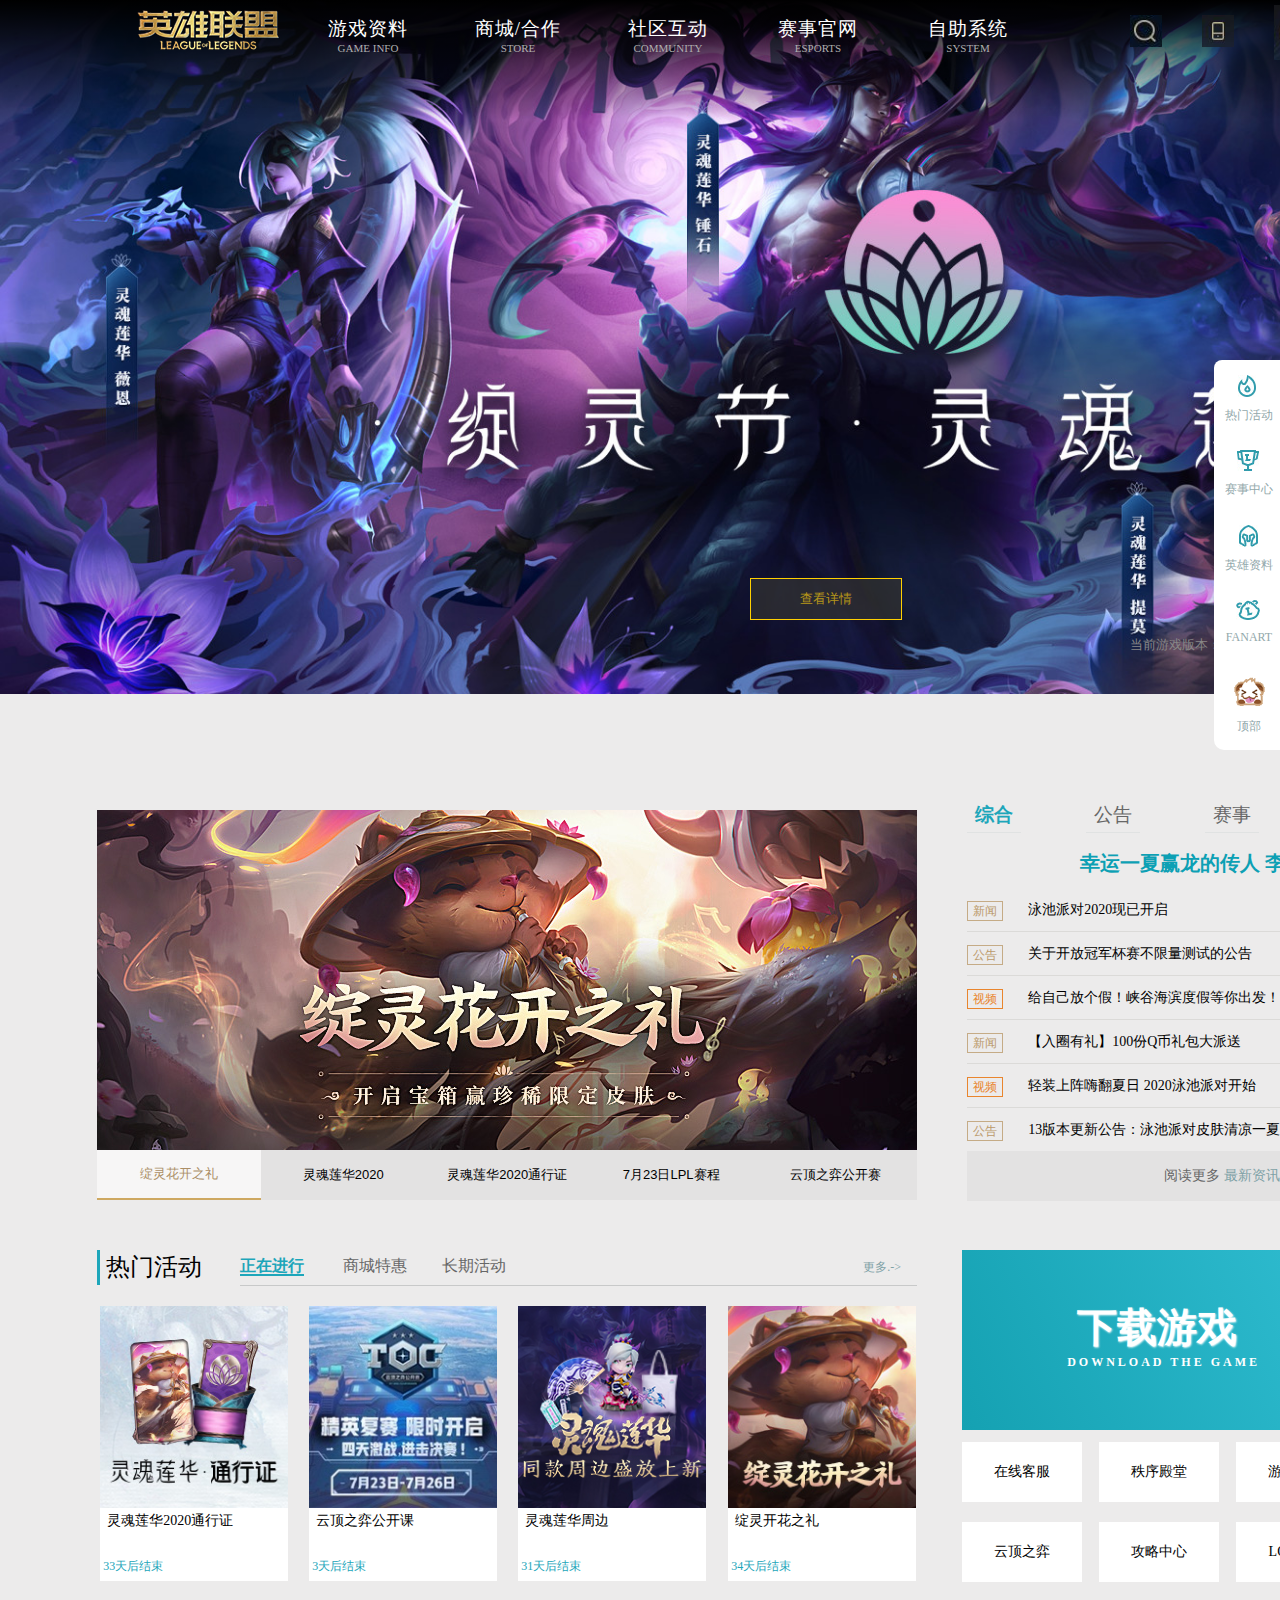
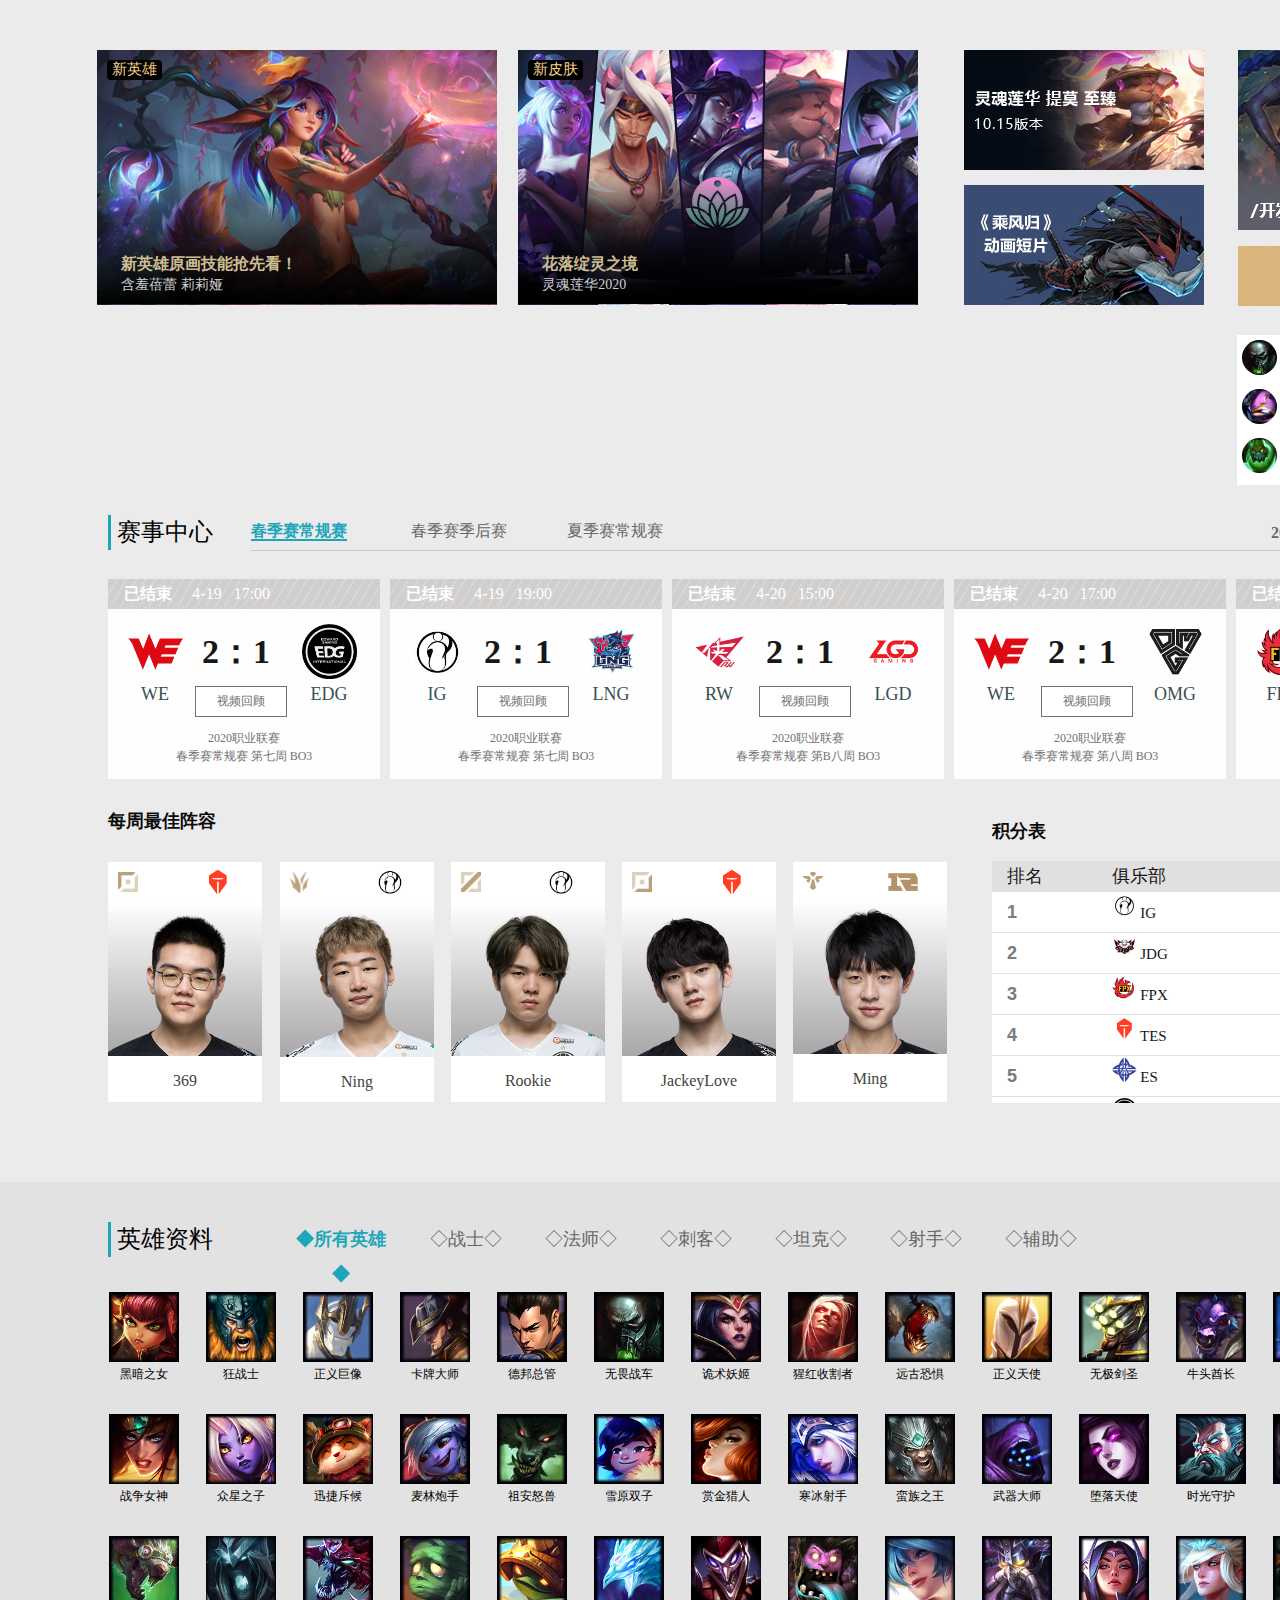
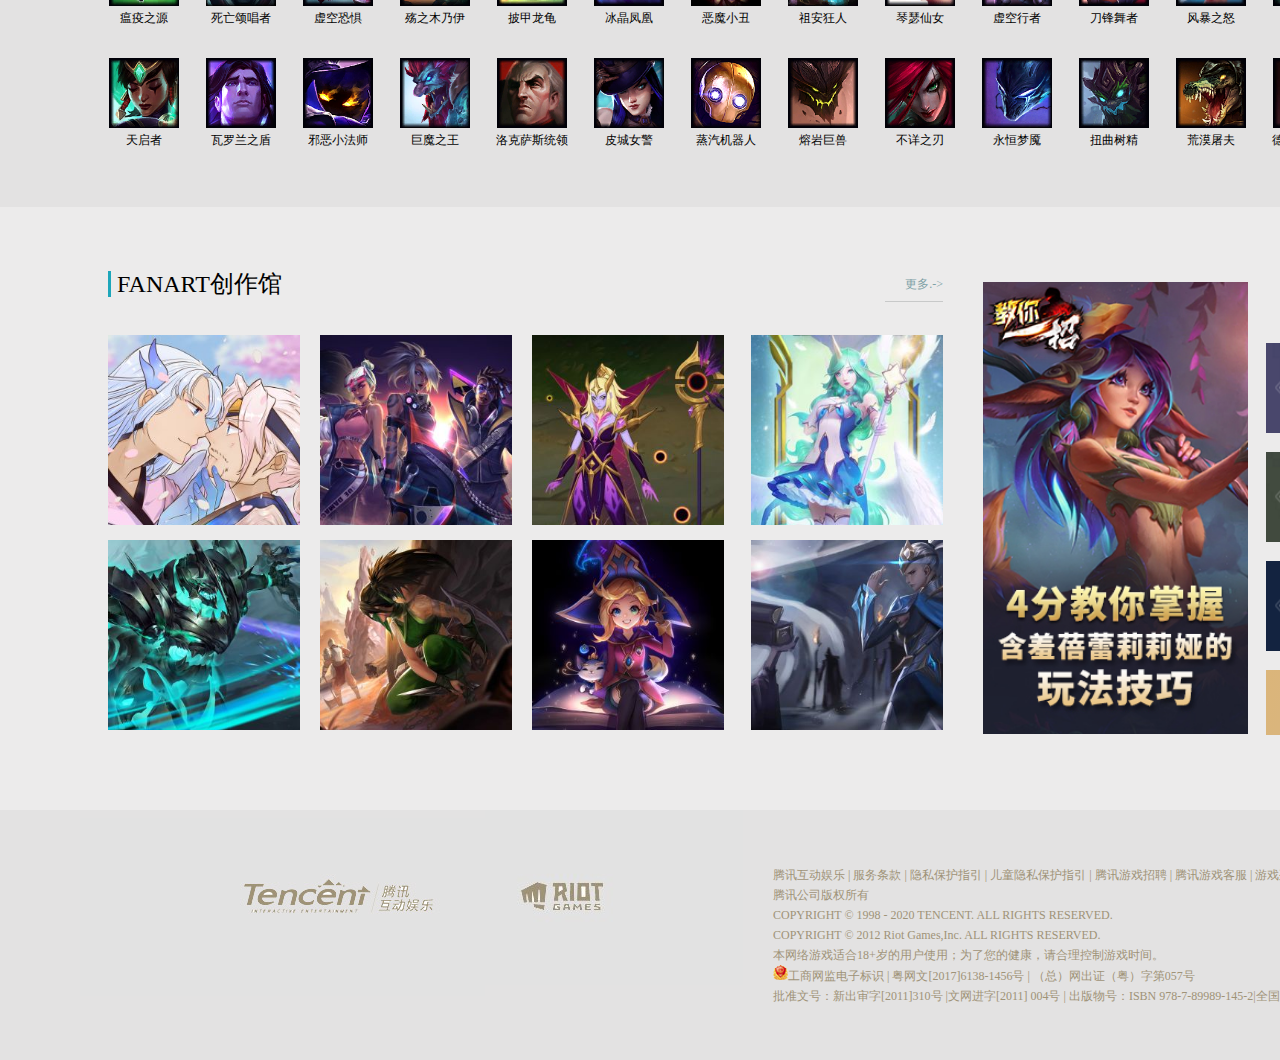
==== index.html @ c48803c8 "fdgds" ====
<!DOCTYPE html>
<html lang="en">
<head>
    <meta charset="UTF-8">
    <base target="_blank" />     <!--全局定义a标签打开通过新窗口打开_black -->
    <meta name="viewport" content="width=device-width, initial-scale=1.0">
    <title>英雄联盟主页</title>
    <style>
    *{
        margin: 0;
        padding: 0;
    }
    body{
        width: 1800px;
        height: 1000px;
        /* border: 1px solid red; */
        background: rgb(236, 235, 235);
        /* background-image: linear-gradient(to top, #9EFBD3 0%, #45D4FB 48%, #57E9F2 100%); */
    }
    p{
        margin-top:40px;
    }

    /* 鼠标未访问/移动到/选定/已访问/都取消下划线*/
    a:link,a:hover,a:active,a:visited{
        text-decoration: none;
    }

/* -----------------------视频/公告/新闻/娱乐/赛事/教学------------------------------- */
    .sping{
        display: inline-block;
        vertical-align: middle;
        width: 36px;
        height: 20px;
        box-sizing: border-box;
        font-size: 12px;
        border: 1px #e9852d solid;
        color: #e9852d;
        line-height: 18px;
        text-align: center;
        margin-right: 25px;
    }

    .ggao{
        display: inline-block;
        vertical-align: middle;
        width: 36px;
        height: 20px;
        box-sizing: border-box;
        font-size: 12px;
        color: #bb9a6c;
        border: 1px #c5ab86 solid;
        line-height: 18px;
        text-align: center;
        margin-right: 25px;
    }

    .xwen{
        display: inline-block;
        vertical-align: middle;
        width: 36px;
        height: 20px;
        box-sizing: border-box;
        font-size: 12px;
        color: #bb9a6c;
        border: 1px #c5ab86 solid;
        line-height: 18px;
        text-align: center;
        margin-right: 25px;
    }
    
    .yle{
        display: inline-block;
        vertical-align: middle;
        width: 36px;
        height: 20px;
        box-sizing: border-box;
        font-size: 12px;
        line-height: 18px;
        text-align: center;
        margin-right: 25px;
        border: 1px #69c5d2 solid;
        color: #1da6ba;
    }

    .sshi{
        display: inline-block;
        vertical-align: middle;
        width: 36px;
        height: 20px;
        box-sizing: border-box;
        font-size: 12px;
        line-height: 18px;
        text-align: center;
        margin-right: 25px;
        color: #6388c5;
        border: 1px #97afc5 solid;
    }
    
    .jxue{
        display: inline-block;
        vertical-align: middle;
        width: 36px;
        height: 20px;
        box-sizing: border-box;
        font-size: 12px;
        line-height: 18px;
        text-align: center;
        margin-right: 25px;
        color: #4ba36a;
        border: 1px #4ba36a solid;
    }

    .sju{
        display: inline-block;
        vertical-align: middle;
        width: 36px;
        height: 20px;
        box-sizing: border-box;
        font-size: 12px;
        line-height: 18px;
        text-align: center;
        margin-right: 25px;
        color: #4ba36a;
        border: 1px #4ba36a solid;
    }

/* ------------------------头部内容------------------------------------------- */
    #big-img{
        width: 102.8%;
        /* margin-left:-50px; */
    }
    
    #comm-topact{
        position:absolute;
        left:10%;
        top:0px;
        z-index: 2;
        /* cursor: pointer;  小手指*/
    }

    .head-ul{
        width: 750px;
        height: 45px;
        float: left;
        text-align: center;
        position: absolute;
        top:0px;
        left: 190px;
        padding-top: 16px;
    }

    .head-ul > li{
        width:100px;
        list-style: none;
        float: left;
        color:#fff;
        font-size: 18px;
        margin-right: 50px;
        cursor: pointer;
    }

    .head-ul-title{
        display: block;
        color: #fff;
        font-size: 19px;
        letter-spacing: 1px;
    }

    .head-ul-subtitle{
        display: block;
        color: #aeaeae;
        font-size: 11px;
        text-align: center;
    }

/* ------------------------搜索/手机端/欢迎登录------------------------- */
    #head-userinfo-normal > a > #img1, #head-userinfo-normal > a > #img2{
        width: 32px;
        height: 32px;
        margin-top: 10px;
        margin-right: 40px;
        float: left;
        cursor: pointer;
    }

    #head-userinfo-normal > #img2-1{
        position: absolute;
        top:70px;
        left:-10px;
        display: none;
    }

    #head-userinfo-normal > a > #img3{
        float: left;
        width: 55px;
        cursor: pointer;
    }

    #head-userinfo-normal{
        opacity: 0.9;
        width: 440px;
        height: 240px;
        z-index: 2;
        position: absolute;
        left: 1130px;
        top: 5px;
        /* background: pink; */
    }

    #head-userinfo-normal > #welcome, #head-userinfo-normal >  #sign{
        line-height: 60px;
        color: white;
        float: left;
    }

    /* -隐藏登录djv- */
    #head-userinfo-normal{
        position: absolute;
        /* border: 1px solid yellow; */
    }
    #head-userinfo-normal > #head-login-hover{
        width: 305px;
        height: 180px;
        /* border: 1px solid red; */
        font-size: 12px;
        text-align: center;
        color: rgb(146, 145, 143);
        margin-left: 138px;
        display: none;  
    }
    #head-userinfo-normal > #head-login-hover > span{
        display: inline-block;
        width: 100%;
        /* border: 1px solid yellow; */
        height: 33.333%;
        background: rgba(10, 10, 10, 0.7);
    }

    #head-userinfo-normal > #sign{
        color:#fcebb8;
    }

    #head-userinfo-normal > #head-login-hover > #Personal-Center{
        display: inline-block;
        width: 305px;
        height: 41px;
        font-size: 16px;
        line-height: 40px;
        color: white;
        background :black;
        cursor: pointer;
    }

/* ------------------------查看详情/历史版本------------------------------------ */
    #top-act-link{
        width: 150px;
        height: 40px;
        font-size: 13px;
        text-align: center;
        background: rgba(51, 51, 50,0.7);
        border:1px solid rgba(255, 208, 0.7);
        line-height: 40px;
        position: relative;
        left:750px;
        top:-120px;
        cursor: pointer;
    }

    #top-act-link > a > span , #top-version-link > a > span{
        color: rgba(230, 190, 14, 0.747);
        /* border:1px solid red; */
    }

    #top-version{
        width: 300px;
        height: 30px;
        float: left;
        line-height: 20px;
        font-size: 13px;
        position: relative;
        left:1130px;
        top:-105px;
        color:#888787;
        /* border: 1px solid red; */
    }

    #top-version > #top-version-link{
        width: 90px;
        height: 28px;
        float: right;
        line-height: 28px;
        font-size: 12px;
        text-align: center;
        background: rgba(51, 51, 50,0.7);
        border:1px solid #f5d185;
    }

    #top-version > span{
        color: rgb(255, 208, 0);
    }

    /* ------------------------隐藏div---------------------------------------- */
    .head-nav-sub-inner > ul > li > a{
        color: #fff;
    }

    .head-nav-sub-inner > ul > li > a:hover{
        color:#e9c06c;
    }

    /* 遮罩层 */
    #head-normal{
        z-index: 98;
        width: 100%;
        height: 120px;
        background-image: linear-gradient(rgba(0, 0, 0, 1),rgba(0, 0, 0, 0));
        position: absolute;
        top: 0px;
        left: 0px;
        z-index: 1;
    }

    /* 移入的显示div */
    .head-nav-sub-inner{
        z-index: 99;
        width: 100%;
        height: 350px;
        background: rgba(37, 36, 37, 0.45);
        color: #fff;
        position: absolute;
        top: 0px;
        left: 0px;
        display: none;
    }

    .head-nav-sub-inner > ul{
        float: left;
        margin-right:70px;
        list-style: none;
        font-size: 13px;
        margin-top: 80px;
    }

    .head-nav-sub-inner > ul >li{
        margin-bottom: 13px;
        text-align: center;
    }

/* ------------------------首页内容------------------------------------------- */
    #Home-page-content{
        width:90%;
        height: 360px;
        margin-bottom: 50px;
        margin-top: 70px;
        /* border: 1px solid red; */
    }

    .promo{
        float: left;
        margin-left: 6%;
        width: 820px;
        /* border: 1px solid red; */
        margin-bottom: 50px;
    }

    .promo-1{
        width: 820px;
        height: 340px;
        overflow: hidden;
        /* border: 1px solid red; */
        float: left;
    }
    .promo-1 > a{
        display: block;
        width: 100%;
        height: 100%;
        background-size: cover;
        background-position: center center;
    }
    .promo-2 > input{
        float: left;
        width: 164px;
        height: 50px;
        font-size: 13px;
        background: rgb(227, 226, 226);
        border: 0px;
        outline: none;  /*去除点击事件 */
    }

    .r-promo{
        margin-top: -7.5px;
        margin-left: 50px;
        width: 535px;
        height: 390px;
        float: left;
        /* border: 1px solid red; */
    }

    .r-promo > .part-ul-title > li{
        color:#676767;
        width: 54px;
        height: 30px;
        /* background: pink; */
        text-align: center;
        list-style: none;
        border-bottom: 1px solid #e0e2e2;
        float: left;
        font-size: 19px;
        cursor: pointer;
    }
    
    .r-promo > a{
        color: #0da0b4;
        line-height: 60px;
        width: 535px;
        height: 55px;
        text-align:center;
        font-size: 20px;
        float: left;
        cursor: pointer;
    }

    .r-promo > a:hover{
        color:#bb9a6c;
    }
    
    .part-ul-content > ul >li:first-child{
        border-top: 0px solid #dbdad8;
    }

    .part-ul-content > ul >li{
        list-style: none;
        line-height: 42px;
        border-top: 1px solid #dbdad8;
    }

    .part-ul-content > ul > li > a{
        font-size: 14px;
        color:black;
    }

/* ------------------------阅读更多/最新资讯------------------------------------------- */
    .r-promo > .part-ul-content > a > .part-ul-div{
        width: 100%;
        height: 50px;
        line-height: 50px;
        font-size: 14px;
        background: #e3e2e2;
        color:#676767;
        text-align: center;
    }

    .r-promo > .part-ul-content > a > .part-ul-div:hover{
        background:#dad8d8;
       
    }

    .r-promo > .part-ul-content > a > .part-ul-div > span{
        color: #7ea1a6;
        font-size: 14px;
    }

    .r-promo > .part-ul-content > ul{
        display: none;
    }

    .r-promo > .part-ul-content  > ul > li > span{
        float: right;
        font-size: 14px;
        color: #9d9d9d; 
    }

    .r-promo > .part-ul-content > ul > li > a:hover{
        color:#4ba36a;
    }

/* --------------------------热门活动------------------------------------------- */
    #activity{
        width:820px;
        height: 340px;
        margin-left: 6%;
        float: left;
        margin-bottom: 60px;
        /* border: 1px solid red; */
        /* box-shadow:2px 2px 5px #909090;    阴影 */
    }

    #activity > #activity-hot, #match-center > #match-center-title{
        height: 35px;
        width: 120px;
        line-height: 35px;
        font-size: 24px;
        border-left:3px solid #1da6ba;
        float: left;
    }

    #activity > #underway, #match-center > #match-center-subtitle{
        width:623px;
        height: 35px;
        margin-left: 20px;
        line-height: 32px;
        float: left;
        border-bottom: 1px solid #c8c9c9;
    }

    #activity > #underway > span, #match-center > #match-center-subtitle > span{
        height: 40px;
        margin-right: 35px;
        color: #676767;
        cursor: pointer;
    }

    #activity > #activity-more, #match-center > #match-center-more{
        float: right;
        width: 54px;
        height: 35px;
        font-size: 12px;
        line-height: 35px;
        color: #7ea1a6;
        border-bottom: 1px solid #c8c9c9;
        cursor: pointer;
    }

    #activity > #activity-more:hover, #match-center > #match-center-more:hover{
        border-bottom:2px solid #1da6ba;
        color:#1da6ba;
        font-weight:bold;
    }

    #activity > ul > a > #content{
        width: 188px;
        height: 275px;
        float: left;
        font-size: 14px;
        cursor: pointer;
        margin-top: 20px;
        color: black;
        background: white;
        /* border: 1px solid red; */
    }

    #activity > ul > a > #content:hover{
        color:#1da6ba;
        /* font-weight: 700; */
    }

    #activity > ul > a > #content > img{
        width: 188px;
    }

    #activity > ul > a > #content > #content-inner{
        position: relative;
        top: -246px;
        font-size: 13px;
        text-align: center;
        color:#888787;
        background:rgba(37, 36, 37, 0.8);
        height: 200px;
        border: 1px solid white;
        display: none;
    }

    #activity > ul > a > #content > #content-inner > span{
        display: block;
        margin-top: 50px;
        text-align: center;
        font-size: 16px;
        color:#f5d185;
    }

    #activity > ul > a > #content > span{
        display: block;
        color: #1da6ba;
        position: relative;
        left: 0px;
        top: 28px;
        font-size: 12px;
    }

/* --------------------------下载游戏------------------------------------------- */
    #download{
        margin-left: 45px;
        width: 535px;
        height: 340px;
        float: left;
        margin-bottom: 60px;
        /* border: 1px solid red; */
    }

    #download > .download-a{
        display: inline-block;
        width: 390px;
        height: 180px;
        color:white;
        text-align: center;
        font-weight: 700;
        float: left;
        cursor: pointer;
        background:-webkit-gradient(linear, 100% 0%, 0% 100%,from(#30bdd1), to(#15a1b2));/*谷歌*/  
    }

    .download-chinese-word{
        margin-top: 50px;
        font-size: 40px;
        display: block;
        text-shadow:1px 1px 2px white;
        font-family:cursive;
    }

    .download-english-word{
        font-size: 12px;
        text-indent: 0.8rem;
        display: block;
        letter-spacing: 3px;
        font-family:cursive;
    }

    #download > .novice, #download > .receive{
        display: inline-block;
        width: 125px;
        height: 76px;
        color: #fff;
        font-size: 14px;
        font-weight: 700;
        text-align: center;
        margin-left: 20px;
        margin-bottom: 20px;
        background:-webkit-gradient(linear, 100% 100%, 0% 0%,from(#3dd0e0), to(#73c0ca));/*谷歌*/
    }

    #download > .novice:hover, #download > .receive:hover, #download > .download-a:hover{
        background:-webkit-gradient(linear, 100% 100%, 0% 0%,from(#4aebfd), to(#579097));/*谷歌*/
    }

    #download > .novice > span, #download > .receive > span{
        margin-top: 2.6px;
        line-height: 68px;
        font-size: 14px;
        display:inline-block;
        border: 1px solid rgba(255, 255, 255, 0.5);
        width: 110px;
        height: 68px;
    }

    #download > ul{
        list-style: none;
        width: 535px;
        height: 145px;
        /* border: 1px solid blue; */
    }

    #download > ul > a > li{
        text-align: center;
        line-height: 60px;
        font-size: 14px;
        margin-bottom: 20px;
        width: 120px;
        height: 60px;
        float: left;
        cursor: pointer;
        background: white;
        color:black;
    }

    #download > ul > a > li:hover{
        box-shadow: 0 0 10px #ccc; /* 阴影边框  */
        color:#0da0b4;
    }

/* --------------------------新英雄/新皮肤------------------------------------------- */
    #new-hero-and-skin{
        width:822px;
        height: 255px;
        margin-left: 6%;
        float: left;
        /* border: 1px solid red; */
    }

    #new-hero-and-skin > .new-hero, #new-hero-and-skin > .new-skin{
        height: 255px;
        width: 400px;
        float: left;
    }

    #new-hero-and-skin > .new-hero{
        background-image: url(img/new-hero.jpg);
    }

    #new-hero-and-skin > .new-skin{
        background-image: url(img/new-skin.jpg);
        margin-left: 21px;
    }

    #new-hero-and-skin > .new-hero > a, #new-hero-and-skin > .new-skin > a{
        display: inline-block;
        width: 55px;
        height: 20px;
        margin: 10px;
        font-size: 15px;
        text-align: center;
        background: black;
        border-bottom-left-radius: 4px;
        border-bottom-right-radius: 4px;
        border-top-left-radius: 4px;
        border-top-right-radius: 4px;
        color:#f5d185;
    }

    #new-hero-and-skin > .new-hero >.new-hero-title, #new-hero-and-skin > .new-skin > .new-skin-title{
        z-index: 2;
        font-size: 16px;
        color:#cdbe91;
        font-weight: bold;
        position: relative;
        top: 195px;
        left: -55px;
    }

    #new-hero-and-skin > .new-hero > .new-hero-Subtitle, #new-hero-and-skin > .new-skin > .new-skin-Subtitle{
        display: inline-block;
        width: 250px;
        z-index: 2;
        font-size: 14px;
        color:#cfcfcf;  
        position: relative;
        top: 185px;
        left: 24px;
    }

    /* 遮罩层 */
    #new-hero-and-skin > .new-hero > .new-hero-normal, #new-hero-and-skin > .new-skin > .new-skin-normal{
        z-index: 1;
        width: 400px;
        height: 130px;
        background-image: linear-gradient(rgba(255, 255, 255, 0),rgb(0, 0, 0));  /* div渐变色 */
        position: relative;
        top: 65px;
    }

    /* 显示隐藏层及里面的内容 */
    #new-hero-and-skin > .new-hero > .new-hero-inner,  #new-hero-and-skin > .new-skin > .new-skin-inner{
        z-index: 99;
        display: none;
        height: 255px;
        width: 100%;
        background: rgba(0, 0, 0, 0.6);
        position: relative;
        top: -190px;
    }

    #new-hero-and-skin > .new-hero > .new-hero-inner{
        position: relative;
        top: -190px;
    }

    #new-hero-and-skin > .new-hero > .new-hero-inner > span, #new-hero-and-skin > .new-skin > .new-skin-inner > span{
        display: inline-block;
        color: #cdbe91;
        font-size: 18px;
        margin: 20px;
    }

    #new-hero-and-skin > .new-hero > .new-hero-inner > a > input,  #new-hero-and-skin > .new-skin > .new-skin-inner > a > input{
        width: 154px;
        height: 42px;
        color: #ffdb8b;
        font-size: 15px;
        text-align: center;
        line-height: 42px;
        outline: none;
        background: rgba(0, 0, 0, 0.6);
        border:2px solid #cdbe91;
        cursor: pointer;
    }

    #new-hero-and-skin > .new-hero > .new-hero-inner > a > input{
        position: relative;
        right: 150px;
        bottom: -190px;
    }

    #new-hero-and-skin > .new-skin > .new-skin-inner > a > input{
        position: relative;
        right: 130px;
        bottom: -190px;
    }

/* --------------------------周免/西部天使/开发者日志---------------------------------------- */ 
    #week-free{
        margin-left: 45px;
        width: 529px;
        height: 255px;
        float: left;
        margin-bottom: 30px;
        /* border: 1px solid red; */
    }

    /* 一 */
    #week-free > .week-free-first{
        display: inline-block;
        width: 240px;
        height: 120px;
        background: url(img/week-free-1.jpg);
        float: left;
        margin-bottom: 15px;
    }

    #week-free > .week-free-first > .first-inner{
        display: none;
        width: 240px;
        height: 120px;
        background: rgba(0, 0, 0, 0.7);
    }

    #week-free > .week-free-first > .first-inner > a > input{
        display: inline-block;
        width: 100px;
        height: 30px;
        background: black;
        color: #ffdb8b;
        border: 1px solid #cdbe91;
        position: relative;
        top:80px;
        left: 100px;
        cursor: pointer;
    }

    /* 二 */
    #week-free > .week-free-second{
        display: inline-block;
        width: 255px;
        height: 180px;
        background: url(img/week-free-2.jpg);
        float: right;
        margin-bottom: 16px;
    }

    #week-free > .week-free-second > .second-inner{
        display: none;
        width: 255px;
        height: 180px;
        text-align: center;
        background: rgba(0, 0, 0,0.6);
        font-size: 14px;
        color: #cfcfcf;
    }

    #week-free > .week-free-second > .second-inner > span:first-child{
        display: inline-block;
        margin-top: 50px;
        margin-bottom: 5px;
        font-size: 16px;
        color:#cdbe91;
    }

    /* 三 */
    #week-free > .week-free-third{
        display: inline-block;
        width: 240px;
        height: 120px;
        background: url(img/week-free-3.jpg);
        float: left;
    }

    #week-free > .week-free-third:hover{
        background: url(img/week-free-4.jpg);
    }

    /* 四 */
    #week-free > .week-free-fourth{
        width: 255px;
        height: 60px;
        background:-webkit-gradient(linear, 100% 100%, 0% 0%,from(#d2b58c), to(#dbb57a));/*谷歌*/
        float: right;
        color:white;
        text-align: center;
        line-height: 60px;
        cursor: pointer;
    }

    #week-free > .week-free-fourth:hover{
        background:-webkit-gradient(linear, 100% 100%, 0% 0%,from(#ffce85), to(#a88652));/*谷歌*/
    }

/* --------------------------皮肤介绍隐藏div---------------------------------------- */ 
    #new-skin-container{
        float: left;
        margin-left: 6%;
        display: none;
        height: 120px;
    }

    #new-skin-container > ul > a > li{
        list-style: none;
        margin-right: 10px;
        float: left;
        cursor: pointer;
    }

    #new-skin-container > ul > a > li > img{
        width: 191px;
        height: 120px;
    }

    .free-hero{
        width: 350px;
        height: 150px;
        background: white;
        float: left;
        margin-left: 1237px;
        /* display: none; */
        /* border:1px solid red; */
    }

    .free-hero > ul > a > li{
        display:inline-block;
        width: 35px;
        height: 35px;
        margin: 5px;
        border-radius: 50px;
    }

    #new-skin-container > ul > a > li > .new-skin-1-1, .new-skin-2-2,.new-skin-3-3, .new-skin-4-4, .new-skin-5-5, .new-skin-6-6, .new-skin-7-7{
        width: 191px;
        height: 25px;
        background: rgba(0, 0, 0, 0.7);
        color: #cdbe91;
        font-size: 12px;
        line-height: 25px;
        text-align: center;
        position: relative;
        top:-30px;
    }

/* -------------------------------赛事中心-------------------------------------------- */ 
/* 赛事中心标题 */
    #match-center{
        width: 1400px;
        height: 582px;
        float: left;
        margin-left: 6%;
        margin-top: 30px;
        margin-bottom: 35px;
        z-index: 1;
        /* border: 1px solid red; */
    }

    #match-center > #match-center-subtitle{
        width: 988px;
    }

    #match-center > #match-center-subtitle > span{
        margin-right: 60px;
    }
    
    #match-center > .match-center-occupation{
        display: inline-block;
        width: 215px;
        height: 35px;
        line-height: 35px;
        text-indent: 2rem;
        font-size: 16px;
        font-weight: 700;
        color: #676767;
        border-bottom: 1px solid #c8c9c9;
    }

    #match-center > .match-center-occupation:hover{
        color:#1da6ba;
        font-weight:bold;
    }

/* -----------1.春季赛常规赛--------------------------------------------------------- */
    #match-center > ul > #match-center-div-1 > li{
        margin-top: 10px;
        width: 272px;
        height: 200px;
        list-style: none;
        float: left;
        background-color:#fefefe;
        /* border: 1px solid red; */
    }

    #match-center >  ul > #match-center-div-1 > li > .match-center-li{
        width: 272px;
        height: 30px;
        background-color: rgb(209, 206, 206);
        background-image: url('img/match-center-1.png');
        line-height: 30px;
        color: white;
        font-weight: 999;
        font-size: 16px;
        text-indent: 1rem;
    }

    #match-center >  ul > #match-center-div-1 > li > .match-center-li > span{
        font-weight:500;
        margin-left: 6%;
    }

    #match-center >  ul > #match-center-div-1 img{
        width: 55px;
    }

    #match-center >  ul > #match-center-div-1 > li > .match-center-left-img,
    #match-center >  ul > #match-center-div-1 > li > .match-center-right-img{
        text-align: center;
        color: #385155;
        font-size: 18px;
        width: 54px;
        height: 90px;
        float: left;
        margin-top: 15px;
        margin-left: 20px;
    }

    #match-center >  ul > #match-center-div-1 > li > .match-center-score{
        width: 80px;
        height: 90px;
        float: left;
        margin-left: 20px;
        margin-top: 20px;
        font-size: 34px;
        font-weight: 800;
        color: #171717;
        font-family: tahoma;
        /* border: 1px solid black; */
    }

    #match-center >  ul > #match-center-div-1 > li > .match-center-score > .video-review{
        display: inline-block;
        width: 90px;
        height: 29px;
        font-size: 12px;
        line-height: 29px;
        font-weight: 400;
        margin-left: -7px;
        border: 1px solid #727272;
        color:#727272;
        text-align: center;
        background: white;
        margin-top: -100px;
    }

    #match-center >  ul > #match-center-div-1 > li > .match-center-score > .video-review:hover{
       color:white;
       background: #727272;
    }

    #match-center >  ul > #match-center-div-1 > li > .match-center-foot{
        float: left;
        width: 272px;
        height: 40px;
        margin-top: 10px;
        line-height: 1.5;
        font-size: 12px;
        text-align: center;
        color: #727272;
        /* border: 1px solid #727272; */
    }

    /* 每周最佳阵容 */
    #match-center-div-1 > #people, #match-center-div-1 > #ranking-list-title{
        width: 844px;
        height: 300px;
        float: left;
        margin-top: 30px;
        font-weight: bold;
        font-size: 18px;
        color: #0b0b0b;
        /* border: 1px solid red; */
    }

    #match-center-div-1 > #people > span{
        display: inline-block;
        width: 770px;
        height: 20px;
    }

    #match-center-div-1 > #people > div{
        width: 154px;
        height: 240px;
        float: left;
        margin-top: 30px;
        background: white;
        text-align: center;
        line-height: 30px;
        font-weight: 500;
        color: #424242;
        font-size: 16px;
        /* border: 1px solid red; */
    }

    #match-center-div-1 > #people > div > .people-img-1{
        float: left;
        width: 20px;
        margin: 10px;
    }

    #match-center-div-1 > #people > div > .people-img-2{
        margin-top: 5px;
        margin-left: 55px;
        float: left;
        width: 30px;
        /* border: 1px solid black; */
    }

    #match-center-div-1 > #people > div > .people-img-3{
        width: 154px;
        background-image: linear-gradient(rgba(255, 255, 255, 0),rgb(168, 166, 166));
        /* border: 1px solid black; */
    }

    /* 积分榜 */
    #match-center-div-1 > #ranking-list-title > .ranking-list{
        margin-top: 18px;
        /* border: 1px solid red; */
    }

    #match-center-div-1 > #ranking-list-title{
        width: 513px;
        height: 284px;
        float: left;
        margin-top: 40px;
        margin-left: 40px;
        /* border: 1px solid red; */
        overflow: auto;
    }

    #match-center-div-1 > #ranking-list-title > span{
        display: inline-block;
        width: 300px;
    }

    #match-center-div-1 > #ranking-list-title > .ranking-list > div:first-child{
        width: 100%;
        height: 30px;
        line-height: 30px;
        color: #151517;
        font-size: 18px;
        font-weight: 400;
        background: #e0e0e0;
    }
    
    #match-center-div-1 > #ranking-list-title > .ranking-list > div{
        width: 100%;
        height: 40px;
        line-height:40px;
        color: #151517;
        font-size: 18px;
        border-bottom: 1px solid #e0e2e2;
        background: white;
    }

    #match-center-div-1 > #ranking-list-title > .ranking-list > div > .ranking-list-span1{
        width: 100px;
        margin-left: 15px;
        display: inline-block;
        font-size: 18px;
        color: #7b7b7b;
        font-family: tttgbnumber,sans-serif;
        /* border: 1px solid red; */
    }

    #match-center-div-1 > #ranking-list-title > .ranking-list > div > .ranking-list-span2{
        width: 163px;
        display: inline-block;
        font-size: 15px;
        color: #151517;
        font-weight: 500;
        font-family: tahoma;
        /* border: 1px solid red; */
    }

    #match-center-div-1 > #ranking-list-title > .ranking-list > div > .ranking-list-span2 > img{
        display: inline-block;
        width: 25px;
        /* border: 1px solid  red; */
    }

    #match-center-div-1 > #ranking-list-title > .ranking-list > div > .ranking-list-span3{
        width: 70px;
        font-size: 16px;
        color: #5f8d94;
        font-weight: 500;
        display: inline-block;
        /* border: 1px solid red; */
    }

    #match-center-div-1 > #ranking-list-title > .ranking-list > div > .ranking-list-span4{
        font-size: 16px;
        color: #5f8d94;
        margin-left: 15px;
        font-weight: 500;
        display: inline-block;
        /* border: 1px solid red; */
    }

/* --------2.春季赛季后赛-------------------------------------------------------- */
/* 空隙 */
    #match-center-div-2 > #Gap{
        width: 80px;
        height: 196px;
        margin-top: 115px;
        border-bottom: 1px solid #c2c2c2;
        border-top: 1px solid #c2c2c2;
        /* background: pink; */
        float: left;
    }

    #match-center-div-2{
        width: 1400px;
        height: 525px;
        margin-top: 10px;
        float: left;
        /* border: 1px solid black; */
    }

    #match-center-div-2 > .round-1{
        width: 275px;
        height: 510px;
        /* border: 1px solid black; */
        float: left;
    }

    #match-center-div-2 > .round-1 > span{
        height: 35px;
        line-height: 35px;
        text-align: left;
        color: #29a2b4;
        font-size: 16px;
        font-weight: 700;
        /* border: 1px solid red; */
    }

    #match-center-div-2 > .round-1 > .round-1-body{
        width: 275px;
        height: 190px;
        /* border: 1px solid green; */
        margin-bottom: 7px;
        color: #676767;
        font-size: 12px;
        line-height: 30px;
    }

    #match-center-div-2 > .round-1 > .round-1-body > span{
        float: left;
        height: 15px;
        line-height: 15px;
        padding: 0 2px;
        font-size: 12px;
        background: #bcbcbc;
        color: #fff;
        border-radius: 2px;
        margin-top: 8px;
        margin-right: 15px;
    }

    #match-center-div-2 > .round-1 > .round-1-body > .team-div{
        width: 245px;
        height: 50px;
        float: left;
        background: white;
        border-bottom: 1px solid #c2c2c2;
    }

    #match-center-div-2 > .round-1 > .round-1-body > .team-div > span{
        background: white;
        font-size: 16px;
        color: #676767;
        position: relative;
        top:-8px;
        margin-left: 17px;
        /* background: red; */
    }

    #match-center-div-2 > .round-1 > .round-1-body > .team-sore{
        float: left;
        width: 28px;
        height: 50px;
        color: white;
        background: #bcbcbc;
        text-align: center;
        line-height: 40px;
        font-size: 16px;
        font-family: tttgbnumber,sans-serif;
    }

    #match-center-div-2 > .round-1 > .round-1-body > .team-div > img{
        margin-left: 12px;
        margin-top: 10px;
        width: 30px;
    }

/* -------------------------------英雄资料-------------------------------------------- */ 
/* 英雄资料-标题 */
    #hero-information{
        width: 100%;
        height: 625px;
        background: #e3e2e2;
        float: left;
        margin-top: 50px;
        margin-bottom: 60px;
        /* border: 1px solid red; */
        /* background-image: linear-gradient(-225deg, #9EFBD3 0%, #57E9F2 48%, #45D4FB 100%); */
    }

    #hero-information > #hero-information-title{
        width: 1400px;
        height: 50px;
        margin-top: 25px;
        margin-left: 6%;
    }

    #hero-information > #hero-information-title > .title{
        height: 35px;
        width: 170px;
        line-height: 35px; 
        margin-top: 15px;
        font-size: 24px;
        border-left:3px solid #1da6ba;
        float: left;
        /* border: 1px solid red;   */
    }

    #hero-information > #hero-information-title > .hero-information-title-ul > li{
        float: left;
        height: 35px;
        width: 80px;
        font-size: 18px;
        margin-top: 15px;
        margin-right: 35px;
        color: #676767;
        text-align: center;
        line-height: 35px;
        list-style: none;
        cursor: pointer;
    }

    #hero-information > #hero-information-title > div > a{
        margin-top: 15px;
        margin-right: 30px;
        width: 65px;
        float:right;
        height: 35px;
        font-size: 12px;
        color: #7ea1a6;
        line-height: 35px;
    }

/* 英雄资料-内容 */
    #hero-information > #hero-information-detailed{
        margin-top: 35px;
        margin-left: 95px;
        width: 1400px;
        height: 454px;
        overflow:auto;
        /* border: 1px solid red; */
    }

    #hero-information > #hero-information-detailed > .hero-information-detailed-ul > li > a > img{
        width: 70px;
    }

    #hero-information > #hero-information-detailed > .hero-information-detailed-ul > li{
        width: 97px;
        height: 122px;
        text-align: center;
        list-style: none;
        float: left;
        font-size: 12px;
        /* border:1px solid red; */
    }

/* -------------------------------------创作馆------------------------------------------------ */ 
    #creative{
        width:835px;
        margin-left: 6%;
        margin-bottom: 80px;
        float: left;
        /* border: 1px solid red; */
    }

    #creative > .creative-title{
        height: 35px;
        width: 240px;
        line-height: 35px; 
        font-size: 24px;
        border-left:3px solid #1da6ba;
        /* float: left; */
    }

    #creative > .creative-more{
        float: right;
        width: 58px;
        height: 34px;
        font-size: 12px;
        line-height: 35px;
        text-align: right;
        color: #7ea1a6;
        border-bottom: 1px solid #c8c9c9;
        cursor: pointer;
        /* border:1px solid red; */
    }

    #creative > .creative-more:hover{
        border-bottom:2px solid #1da6ba;
        color:#1da6ba;
        font-weight:bold;
    }

    #creative > a > div{
        margin-top: 15px;
        width: 192px;
        height: 190px;
        background-size: cover;
        background-position: center center;
        /* border: 1px solid red; */
        float: left;
    }

    #creative > a > div > div{
        line-height: 37px;
        margin-top: 120px;
        width: 192px;
        height: 70px;
        background: rgba(0, 0, 0, 0.7);
        color: white;
        text-indent: 1em;
        font-size: 12px;
        font-weight: 600;
        display: none;
    }

    #creative > a > div > div > span{
        width: 150px;
        display: inline-block;
        font-weight: 500;
        color: #b2b2b2;
    }

/* -------------------------------用户调查/合作媒体-------------------------------------------- */ 
    #user-survey{
        margin-left: 40px;
        width: 520px;
        height: 470px;
        float: left;
        margin-top: 15px;
        /* border: 1px solid black; */
    }

    #user-survey > a > img{
        width: 265px;
        float:left
    }
    #user-survey > ul >li{
        color: white;
        margin-left: 18px;
        margin-bottom: 15px;
        float: left;
        list-style: none;
    }

    #user-survey > ul > li > a > img{
        height: 90px;
        width: 230px;
        cursor: pointer;
        position: relative;
    }

    #user-survey > ul >li:last-child{
        line-height: 65px;
        height: 65px;
        width: 230px;
        font-size: 19px;
        display: block;
        text-align: center;
        background:-webkit-gradient(linear, 100% 100%, 0% 0%,from(#d2b58c), to(#dbb57a));/*谷歌*/
    }

    #user-survey > ul >li:last-child:hover{
        background:-webkit-gradient(linear, 100% 100%, 0% 0%,from(#ffce85), to(#a88652));/*谷歌*/
    }

/* -------------------------------合作媒体隐藏div-------------------------------------------- */ 
    #user-survey > ul > li > .media-div{
        list-style: none;
        color:black;
        font-size: 14px;
        display: none;
    }

    #user-survey > ul > li > .media-div > .media-ul{
        background: white;
        height: 270px;
        overflow: auto;
    } 

    #user-survey > ul > li > .media-div > .media-ul > a > li{
        line-height: 25px;
        width: 220px;
        height: 25px;
        color:#676767;
        text-indent: 1rem;
        list-style: none;
        color:black;
        font-size: 12px;
        text-align: left;
    }

    #user-survey > ul > li > .media-div > .media-ul > a > li:hover{
        background: rgb(223, 222, 222);
    }

/* -------------------------------底部-------------------------------------------- */ 
    #foot{
        float: left;
        width: 100%;
        height: 250px;
        background: #e3e2e2;
    }

    #foot > #foot-middle > img{
        float: left;
    }

    #foot > #foot-right{
        width: 45%;
        height: 150px;
        color: #9f9378;
        font-size: 12px;
        margin-left: 30px;
        margin-top: 55px;
        float: left;
        background: #e3e2e2;
        line-height: 20px;
    }

    #foot > #foot-right > a{
       color:#9f9378;
    }

    #foot > #foot-right > a:hover{
       text-decoration: underline;
    }
/* -------------------------------侧边栏-------------------------------------------- */ 
    #sidebar{
        list-style: none;
        position: fixed;
        top: 40%;
        right: 0px;
        width: 66px;
        height: 387 px;
        background: white;
        border-top-left-radius: 8px;
        border-bottom-left-radius: 10px;	
    }

    #sidebar > li{
        margin-bottom: 15px;
        text-align: center;
        font-size: 12px;
        width: 70px;
        height: 60px;
        cursor: pointer;
    }

    #sidebar > li > a{
        color: #92a8ab;
    }
    
    #sidebar > li > a:hover{
        font-weight: 700;
        color: #1da6ba;
    }

    #sidebar > li > a > img{
        margin-left: 25px;
        margin-bottom: 10px;
        display: block;
        position: relative;
    }

    </style>
</head>
<body>

<!-- 头部内容 -->
<img src="img/000.jpg" id='big-img'>
<div id='comm-topact' name='comm-topact'>
    <a href="Home-page.html" target='_blank'><img src="img/logo-public.png"></a>
    <ul class='head-ul'>
        <li>
            <a href="https://lol.qq.com/data/info-heros.shtml">
                <span class="head-ul-title">游戏资料</span>
                <span class="head-ul-subtitle">GAME INFO</span>
            </a>
        </li>
        <li>
            <a href="https://lolriotmall.qq.com/index.shtml">
                <span class="head-ul-title">商城/合作</span>
                <span class="head-ul-subtitle">STORE</span>
            </a>
        </li>
        <li>
            <a href="https://lol.qq.com/act/a20180904community/page1.html">
                <span class="head-ul-title">社区互动</span>
                <span class="head-ul-subtitle">COMMUNITY</span>
            </a>
        </li>
        <li>
            <a href="https://lpl.qq.com/">
                <span class="head-ul-title">赛事官网</span>
                <span class="head-ul-subtitle">ESPORTS</span>
            </a>
        </li>
        <li>
            <a href="http://lol.qq.com/act/a20170515rename/">
                <span class="head-ul-title">自助系统</span>
                <span class="head-ul-subtitle">SYSTEM</span>
            </a>
        </li>
    </ul>
</div>

<!-- 搜索/登录/手机端 -->
<div id='head-userinfo-normal'>
    <a href="https://lol.qq.com/search/index.shtml?order=sIdxTime&page=1&type=ALL&keyword=lol"><img src="img/6.jpg" id='img1'></a>
    <a href="https://lol.qq.com/app/index.html"><img src="img/7.jpg" id='img2'></a>
    <img src="img/9.jpg" id='img2-1'>
    <a href="sign-in-page.html" target="_blank"><img src="img/8.jpg" id='img3'></a>
    <div id='welcome' style="margin-left: 5px;">亲爱的召唤师，欢迎</div>
    <a href="sign-in-page.html" target="_blank" id='sign' style='cursor: pointer;'>登录</a>

    <div id="head-login-hover">
        <span><br>登录并且绑定大区后才可以查看您的具体信息哦</span>
        <span><br>(包括战绩、资产、声望)</span>
        <span><br>官网个人信息显示略有延迟，请以游戏数据为准</span>
        <a href="sign-in-page.html" target="_blank" id='Personal-Center'>进入个人中心 —></a>
    </div>
</div>

<!-- 查看详情 -->
<div id="top-act-link">
    <a href="https://lol.qq.com/act/a20200723spiritblossom/index.html?e_code=507041"><span>查看详情</span></a>
</div>

<!-- 历史版本 -->
<div id='top-version'>
    当前游戏版本：<span>Ver10.13</span>
    <div id="top-version-link">
        <a href="http://lol.qq.com/gicp/news/410/31791235.html"><span>版本详情</span></a>
    </div>
</div>

<!-- 遮罩层 -->
<div id='head-normal'></div>
<!-- 隐藏div -->
<div class='head-nav-sub-inner'>
    <ul style="margin-left: 370px;">
        <li><a href="https://lol.qq.com/download.shtml?ADTAG=innercop.lol.web.top">游戏下载</a></li>
        <li><a href="https://lol.qq.com/data/newbie-what.shtml">新手指导</a></li>
        <li><a href="https://lol.qq.com/data/info-heros.shtml">资料库</a></li>
        <li><a href="https://lol.qq.com/tft/#/intro">云顶之弈</a></li>
        <li><a href="https://101.qq.com/?ADTAG=cooperation.glzx.web">攻略中心</a></li>
        <li><a href="https://lol.qq.com/nexus/pc/?chanid=127">开发者基地</a></li>
        <li><a href="https://lol.qq.com/act/a20171205hextech/">海克斯战利品库</a></li>
        <li><a href="https://yz.lol.qq.com/zh_CN/">英雄联盟宇宙</a></li>
    </ul>
    <ul>
        <li><a href="https://lol.qq.com/comm-htdocs/pay/new_index.htm?t=lol">点券充值</a></li>
        <li><a href="https://daoju.qq.com/lol/">道具城</a></li>
        <li><a href="https://lolriotmall.qq.com/index.shtml?ADTAG=lol.rk.gw.top&adunionsid=gwtop">周边商城</a></li>
        <li><a href="https://lol.qq.com/act/a20161011mvm/index.htm">LOL桌游</a></li>
        <li><a href="https://lpl.qq.com/es/act/a20170731cmb/">LOL信用卡</a></li>
        <li><a href="https://cafe.qq.com/tpl/lol/index.html">网吧特权</a></li>
        <li><a href="https://lol.qq.com/act/a20181124novel/?ADTAG=innercop.lol.web.top">电竞小说</a></li>
    </ul>
    <ul>
        <li><a href="https://lol.qq.com/act/a20180904community/page1.html">官方社区</a></li>
        <li><a href="https://lol.qq.com/v/v2/index.shtml">视频中心</a></li>
        <li><a href="https://bbs.lol.qq.com/forum.php">官方论坛</a></li>
        <li><a href="https://lol.qq.com/act/a20160425wxlol/">官方微信</a></li>
        <li><a href="https://weibo.com/login.php">官方微博</a></li>
        <li><a href="https://tr.lol.qq.com/">玩家创作观</a></li>
        <li><a href="https://kol.qq.com/">作者入驻计划</a></li>
        <li><a href="https://lol.qq.com/act/a20180418yxny/">玩家服务</a></li>
    </ul>
    <ul>
        <li><a href="https://lpl.qq.com/es/lpl/2020/">LPL职业联赛</a></li>
        <li><a href="https://lpl.qq.com/es/ldl/2020/">LDL发展联赛</a></li>
        <li><a href="https://lpl.qq.com/es/worlds/2019/index.html">全球总决赛</a></li>
        <li><a href="https://lpl.qq.com/act/a20191127allstar/index.html">全明星赛</a></li>
        <li><a href="https://lpl.qq.com/es/msc/2020/">季中杯</a></li>
        <li><a href="https://lpl.qq.com/act/a20191125dmcup/index.html">德玛西亚杯</a></li>
        <li><a href="https://lpl.qq.com/es/lcl/2020/index.html">全国高校联赛</a></li>
    </ul>
    <ul>
        <li><a href="https://kf.qq.com/product/lol.html?pc_scene=web">联系客服</a></li>
        <li><a href="https://lol.qq.com/act/a20170608transferzone/index.html?ADTAG=innercop.lol.web.top">转区系统</a></li>
        <li><a href="https://lol.qq.com/act/a20151118fh/">封号查询</a></li>
        <li><a href="https://lol.qq.com/act/a20200227logout/">账号注销</a></li>
        <li><a href="https://lol.qq.com/act/a20190528lolscore/">信誉分系统</a></li>
        <li><a href="https://lol.qq.com/act/a20150326dqpd/">服务器状态查询</a></li>
        <li><a href="https://lol.qq.com/act/a20171108ambient/index.html">秩序殿堂</a></li>
        <li><a href="https://lol.qq.com/act/a20191210super/index.shtml">峡谷之巅</a></li>
    </ul>
</div>

<!-- 首页内容  -->
<div id='Home-page-content'>
    <!-- 轮播图 -->
    <div class='promo'>
        <div class='promo-1'>
            <a href="https://lol.qq.com/act/a20200723blossomchest/index.html?e_code=500130" style="background: url(img/1.jpeg);"></a>
            <a href="https://lol.qq.com/act/a20200723spiritblossom/index.html?e_code=500131"  style="background: url(img/2.jpeg);"></a>
            <a href="https://lol.qq.com/act/a20200723spiritblossom/pass.html?e_code=500132"  style="background: url(img/3.jpeg);"></a>
            <a href="https://lpl.qq.com/es/lpl/2020/?e_code=500133"  style="background: url(img/4.jpeg);"></a>
            <a href="https://lpl.qq.com/act/a20200429match/page1.html?e_code=500134"  style="background: url(img/5.jpeg);"></a>
        </div>
        <div class='promo-2'>
            <input type="button" value="绽灵花开之礼" style="color:#ab8e66;background-color:#f7f6f6;border-bottom: 2px #cea861 solid">
            <input type="button" value="灵魂莲华2020">
            <input type="button" value="灵魂莲华2020通行证">
            <input type="button" value="7月23日LPL赛程">
            <input type="button" value="云顶之弈公开赛">
        </div>
    </div>

    <!-- 新闻 -->
    <div class='r-promo'>
        <ul class="part-ul-title">
            <li style="margin-right:65px;color: #1da6ba;font-weight: bold;">综合</li>
            <li style="margin-right:65px;">公告</li>
            <li>赛事</li>
            <li style="margin-left:65px;">攻略</li>
            <li style="margin-left:65px;">社区</li>
        </ul>
        <a href="https://lol.qq.com/act/a20200626lucky/index.html?docid=15998195233830277524" style="display: block;"><b>幸运一夏赢龙的传人 李青 见龙在田</b></a>
        <a href="https://lol.qq.com/news/detail.shtml?docid=8394334515208474538" style="display: none;"><b>泳池派对2020现已开启</b></a>
        <a href="https://lol.qq.com/v/v2/detail.shtml?docid=4212677861653074041" style="display: none;"><b>英雄麦克疯：缜密思路造就不败金身，全胜滔搏势</b></a>
        <a href="https://lol.qq.com/news/detail.shtml?docid=11683151068853094671" style="display: none;"><b>团战时期ADC到底应该如何站位，打谁才是首要</b></a>
        <a href="https://www.dadianjing.cn/info/48760.html?docid=6827360182686813266" style="display: none;"><b>外国网友看LPL-TES EDG：生活似乎对“淀粉”</b></a>
        <div class='part-ul-content'>
            <!-- 综合 -->
            <ul style="display: block;">
                <li><div class='xwen'>新闻</div><a href="https://lol.qq.com/news/detail.shtml?docid=8394334515208474538">泳池派对2020现已开启</a><span>06-23</span></li>
                <li><div class='ggao'>公告</div><a href="https://lol.qq.com/news/detail.shtml?docid=9309559812855113576">关于开放冠军杯赛不限量测试的公告</a><span>06-20</span></li>
                <li><div class='sping'>视频</div><a href="https://lol.qq.com/v/v2/detail.shtml?docid=103807286796765802">给自己放个假！峡谷海滨度假等你出发！</a><span>06-25</span></li>
                <li><div class='xwen'>新闻</div><a href="https://lol.qq.com/news/detail.shtml?docid=13626805041991976652">【入圈有礼】100份Q币礼包大派送</a><span>06-24</span></li>
                <li><div class='sping'>视频</div><a href="hhttps://lol.qq.com/v/v2/detail.shtml?docid=12176404362958963153">轻装上阵嗨翻夏日 2020泳池派对开始</a><span>06-24</span></li>
                <li><div class='ggao'>公告</div><a href="http://lol.qq.com/gicp/news/410/31791235.html?docid=12795953497911157690">13版本更新公告：泳池派对皮肤清凉一夏</a><span>06-23</span></li>
            </ul>
            <!-- 公告 -->
            <ul>
                <li><div class='ggao'>公告</div><a href="https://lol.qq.com/news/detail.shtml?docid=2786896027303154198">关于召唤师峡谷平衡性漏洞的说明</a><span>06-19</span></li>
                <li><div class='ggao'>公告</div><a href="https://lol.qq.com/news/detail.shtml?docid=3857344175978769220">泳池派对2020专题页面错误更正公告</a><span>06-24</span></li>
                <li><div class='xwen'>新闻</div><a href="https://lol.qq.com/act/a20200421weekfree/index.html?docid=11322396674856129839">6月26日免费英雄更新公告</a><span>06-24</span></li>
                <li><div class='ggao'>公告</div><a href="http://lol.qq.com/gicp/news/410/31791235.html?docid=12795953497911157690">10.13版本更新公告：泳池派对皮肤清凉一夏</a><span>06-23</span></li>
                <li><div class='ggao'>公告</div><a href="http://lol.qq.com/gicp/news/662/31791263.html?docid=6729575554284216126">10.13云顶之弈更新：装备限持星系来袭！</a><span>06-23</span></li>
                <li><div class='ggao'>公告</div><a href="https://lol.qq.com/news/detail.shtml?docid=9309559812855113576">关于开放冠军杯赛不限量测试的公告</a><span>06-20</span></li>
            </ul>
            <!-- 赛事 -->
            <ul>
                <li><div class='yle'>娱乐</div><a href="https://lol.qq.com/news/detail.shtml?docid=9654154481542312990">谁能阻止TES？IG与FPX可能性最大 但要满足这几...</a><span>06-27</span></li>
                <li><div class='sping'>视频</div><a href="https://lol.qq.com/v/v2/detail.shtml?docid=254601061968744290">英雄麦克疯：IG发育型上单回归黑暗势力喜提首胜</a><span>06-27</span></li>
                <li><div class='sping'>视频</div><a href="https://lol.qq.com/v/v2/detail.shtml?docid=9665605422575087111">我是选手：正义巨像，英雄登场</a><span>06-27</span></li>
                <li><div class='sping'>视频</div><a href="https://lol.qq.com/v/v2/detail.shtml?docid=6740299057922833432">选手靠谱时刻：knight和369采访秀恩爱？</a><span>06-27</span></li>
                <li><div class='xwen'>新闻</div><a href="https://lol.qq.com/news/detail.shtml?docid=6686085271757440092">重磅！亚奥理事会与国际电子竞技联合会达成战略...</a><span>06-27</span></li>
                <li><div class='yle'>娱乐</div><a href="https://lol.qq.com/news/detail.shtml?docid=9405799436311725229">FPX拒绝连败！SN志在两连胜</a><span>06-27</span></li>
            </ul>
            <!-- 攻略 -->
            <ul>
                <li><div class='sping'>视频</div><a href="https://lol.qq.com/v/v2/detail.shtml?docid=9344781319092582532">云顶之弈10.12高效上分阵容，一套源计划，轻松...</a><span>06-23</span></li>
                <li><div class='jxue'>教学</div><a href="https://lol.qq.com/news/detail.shtml?docid=8929839599932047422">左手六剑 右手六法——剑圣锐雯引领云顶10.12...</a><span>06-20</span></li>
                <li><div class='jxue'>教学</div><a href="https://lol.qq.com/news/detail.shtml?docid=5253086613782716854">10.12版本改动浅析 带上疾跑去征服世界吧！</a><span>06-20</span></li>
                <li><div class='jxue'>教学</div><a href="https://www.chaofan.com/news/lg5sjswsk8wnhke.html?docid=6671447800094168045">【排位黑科技】全能石是解开艾克封印的钥匙？</a><span>06-19</span></li>
                <li><div class='jxue'>教学</div><a href="http://l.zhangyoubao.com/news/3339809117998423987?docid=11724404719198451907/">高分段亦可快速上分：源计划新理解助你冠绝云顶</a><span>06-19</span></li>
                <li><div class='sping'>视频</div><a href="https://lol.qq.com/v/v2/detail.shtml?docid=6489839596945476356">最新SSS级吃分阵容抢先看！10.12最稳上分阵容！</a><span>06-18</span></li>
            </ul>
            <!-- 社区 -->
            <ul>
                <li><div class='sshi'>赛事</div><a href="https://www.dadianjing.cn/info/48758.html?docid=16852423123769537227">6月27日LPL海报：SN“画龙点睛”DMO“训狮表演”</a><span>06-27</span></li>
                <li><div class='sshi'>赛事</div><a href="https://lol.qq.com/news/detail.shtml?docid=565060660554638483">外国网友看LPL-iG V5：TS每一局都在上路开棋牌室</a><span>06-26</span></li>
                <li><div class='sshi'>赛事</div><a href="https://lol.qq.com/news/detail.shtml?docid=11827627702958251362">不破不立！既然Tian的“拙”藏不住 FPX何不下一...</a><span>06-26</span></li>
                <li><div class='sshi'>赛事</div><a href="https://www.scoregg.com/p/1155900?iframe=qq&docid=3470406989928267580">神评：什么时候来个周淑怡Rita鼓鼓同台？</a><span>06-26</span></li>
                <li><div class='yle'>娱乐</div><a href="https://www.chaofan.com/news/lorsqsosyk6kszl.html?docid=15471214025682806109">LPL排位日记：左手尝试开发安妮 Junjia苦练雪人？</a><span>06-25</span></li>
                <li><div class='sshi'>赛事</div><a href="https://www.scoregg.com/p/1155644?iframe=qq&docid=14763944423218236164">[里程碑] LNG.Duan个人LPL助攻数达到2000</a><span>06-24</span></li>
            </ul>
            <a href="https://lol.qq.com/news/index.shtml">
                <div class='part-ul-div'>阅读更多<span> 最新资讯 —></span></div>
            </a>
        </div>
    </div>

<!-- 热门活动 -->
<div id='activity' name='activity'>
    <div id='activity-hot'>&nbsp;热门活动</div>
    <div id='underway'>
        <span style="border-bottom:2px solid #1da6ba;color:#1da6ba;font-weight:bold;">正在进行</span>
        <span>商城特惠</span><span>长期活动</span>
    </div>
    <a href="https://lol.qq.com/activity/index.shtml" id='activity-more'>更多.-></a><br><br>
<!-- 正在进行 -->
<ul>
    <a href="https://lol.qq.com/act/a20200723spiritblossom/pass.html?e_code=500135">
        <div id='content' style="margin-left: 3px;">
            <img src="img/hot1.jpg" alt="灵魂莲华2020通行证">
            &nbsp;&nbsp;灵魂莲华2020通行证<span>&nbsp;33天后结束</span>
            <div id='content-inner'><span>灵魂莲华2020通行证</span>完成里程碑任务解锁海量奖励<br>2020-07-23 - 2020-08-25</div>
        </div>
    </a>
    <a href="https://lpl.qq.com/act/a20200429match/page1.html?e_code=500135">
        <div id='content' style="margin-left: 21px;">
            <img src="img/hot2.jpg" alt="云顶之弈公开课">
            &nbsp;&nbsp;云顶之弈公开课<span>&nbsp;3天后结束</span>
            <div id='content-inner'><span>云顶之弈公开课</span>英雄一决云顶<br>2020-07-3 - 2020-07-26</div>
        </div>
    </a>
    <a href="https://lolriotmall.qq.com/act/a20200723spiritblossom/index.html?e_code=500135">
        <div id='content' style="margin-left: 21px;">
            <img src="img/hot3.jpg" alt="灵魂莲华周边">
            &nbsp;&nbsp;灵魂莲华周边<span>&nbsp;31天后结束</span>
            <div id='content-inner'><span>灵魂莲华周边</span>灵魂莲华皮肤同款周边盛放上新。<br>2020-07-23 - 2020-08-23</div>
        </div>
    </a>
    <a href="https://lol.qq.com/act/a20200723blossomchest/index.html?e_code=500135">
        <div id='content' style="margin-left: 22px;">
            <img src="img/hot4.jpg" alt="绽灵开花之礼">
            &nbsp;&nbsp;绽灵开花之礼<span>&nbsp;34天后结束</span>
            <div id='content-inner'><span>绽灵开花之礼</span>开启宝箱赢珍惜限定皮肤<br>2020-07-23 - 2020-08-26</div>
        </div>
    </a>
</ul>
<!-- 商城特惠 -->
<ul style="display: none;">
    <a href="https://lol.qq.com/act/a20200310blackfrost/index.html">
        <div id='content' style="margin-left: 3px;">
            <img src="img/hot5.jpg" title="黯星2020">
            &nbsp;&nbsp;黯星2020<span>&nbsp;长期活动</span>
            <div id='content-inner'><span>黯星2020</span>全新皮肤和炫彩上线<br>开启时间：2020-03-10</div>
        </div>
    </a>
    <a href="https://lol.qq.com/act/a20171205hextech/?e_code=500135">
        <div id='content' style="margin-left: 21px;">
            <img src="img/hot6.jpg" title="奥术师 佐伊 至臻">
            &nbsp;&nbsp;奥术师 佐伊 至臻<span>&nbsp;190天后结束</span>
            <div id='content-inner'><span>奥术师 佐伊 至臻</span>100至臻点(2020)兑换<br>2020-07-10 - 2021-01-29</div>
        </div>
    </a>
    <a href="https://lol.qq.com/act/a20190909starguardian/index.html?e_code=489818#nav6">
        <div id='content' style="margin-left: 21px;">
            <img src="img/hot7.jpg" title="小小英雄第四系列">
            &nbsp;&nbsp;小小英雄第四系列<span>&nbsp;长期活动</span>
            <div id='content-inner'><span>小小英雄第四系列</span>软软、小志、团长，向你报到！<br>开启时间：2019-08-20</div>
        </div>
    </a>
    <a href="https://lol.qq.com/act/a20200723spiritblossom/index.html?e_code=500135">
        <div id='content' style="margin-left: 22px;">
            <img src="img/hot8.jpg" title="灵魂莲华2020">
            &nbsp;&nbsp;灵魂莲华2020<span>&nbsp;33天后结束</span>
            <div id='content-inner'><span>灵魂莲华2020</span>花落绽灵之境<br>2020-07-23 - 2020-08-25</div>
        </div>
    </a>
</ul>
<!-- 长期活动 -->
<ul style="display: none;">
    <a href="https://lol.qq.com/act/a20200319clash/index.html?e_code=500135">
        <div id='content' style="margin-left: 3px;">
            <img src="img/hot9.jpg" title="LOL组队专区">
            &nbsp;&nbsp;LOL组队专区<span>&nbsp;长期活动</span>
            <div id='content-inner'><span>LOL组队专区</span>无兄弟、不游戏：兄弟没空？何不妨多找几个，一起组站召唤师峡谷~冲鸭！<br>开启时间：2020-07-21</div>
        </div>
    </a>
    <a href="https://lol.qq.com/act/a20200529eternals/index.html?e_code=500135">
        <div id='content' style="margin-left: 21px;">
            <img src="img/hot10.jpg" title="英雄联盟：永恒星碑">
            &nbsp;&nbsp;英雄联盟：永恒星碑<span>&nbsp;长期活动</span>
            <div id='content-inner'><span>英雄联盟：永恒星碑</span>即刻解锁，记录你的英雄精彩时刻<br>开启时间：20120-05-29</div>
        </div>
    </a>
    <a href="https://lolriotmall.qq.com/act/a20200113LPL/index.html?ADTAG=lolriotmall.pc.lolhdzx.ad">
        <div id='content' style="margin-left: 21px;">
            <img src="img/hot11.jpg" title="LPL X NIKE联名队服">
            &nbsp;&nbsp;LPL X NIKE联名队服<span>&nbsp;长期活动</span>
            <div id='content-inner'><span>LPL X NIKE联名队服</span>选手同款，LPL X NIKE联名队服已上线<br>2020-01-13</div>
        </div>
    </a>
    <a href="https://lol.qq.com/act/a20190528lolscore/?e_code=489313">
        <div id='content' style="margin-left: 22px;">
            <img src="img/hot12.jpg" title="英雄联盟信誉分查询">
            &nbsp;&nbsp;英雄联盟信誉分查询<span>&nbsp;长期活动</span>
            <div id='content-inner'><span>英雄联盟信誉分查询</span>希望各位玩家保持良好游戏行为，一起营造健康的游戏环境！<br>2019-09-09</div>
        </div>
    </a>
</ul>
</div>
<!-- 下载游戏 -->
<div id='download'>
    <a href="https://lol.qq.com/download.shtml?ADTAG=lolweb.v3" class='download-a'>
        <span class='download-chinese-word'>下载游戏</span>
        <span class='download-english-word'>DOWNLOAD THE GAME</span>
    </a>
    <a href="https://lol.qq.com/act/a20181228bootcamp/index.html" class='novice'><span>◇新手必备◇</span></a>
    <a href="https://lol.qq.com/act/a20180929awards/index.html?ADTAG=lolweb.v3#box2" class='receive'><span>◇领取中心◇</span></a>
    <ul>
        <a href="https://kf.qq.com/product/lol.html?pc_scene=web"><li style="margin-right: 17px;">在线客服</li></a>
        <a href="https://lol.qq.com/act/a20171108ambient/index.html"><li style="margin-right: 17px;">秩序殿堂</li></a>
        <a href="https://lol.qq.com/data/info-heros.shtml"><li style="margin-right: 16px;">游戏资料</li></a>
        <a href="https://lol.qq.com/act/a20191210super/index.shtml"><li>峡谷之巅</li></a>
        <a href="https://lol.qq.com/tft/#/intro"><li style="margin-right: 17px;">云顶之弈</li></a>
        <a href="https://101.qq.com/?ADTAG=cooperation.glzx.web"><li style="margin-right: 17px;">攻略中心</li></a>
        <a href="https://yz.lol.qq.com/zh_CN/"><li style="margin-right: 16px;">LOL宇宙</li></a>
        <a href="https://lol.qq.com/act/a20190507lolbdzx/index.html"><li>微信绑定</li></a>
    </ul>
</div>

<!-- 新英雄/新皮肤 -->
<div id="new-hero-and-skin">
    <div class='new-hero'>
        <a>新英雄</a>
        <span class='new-hero-title'>新英雄原画技能抢先看！</span>
        <span class='new-hero-Subtitle'>含羞蓓蕾 莉莉娅</span>
        <!-- 遮罩层 -->
        <div class='new-hero-normal'></div>
        <!-- 隐藏div -->
        <div class='new-hero-inner'>
            <span>含羞蓓蕾 莉莉娅</span><a href="http://lol.qq.com/act/a20200710lillia/"><input type="button" value="查看详情 →"></a>
        </div>
    </div>

    <div class='new-skin'>
        <a>新皮肤</a>
        <span class='new-skin-title'>花落绽灵之境</span>
        <span class='new-skin-Subtitle'>灵魂莲华2020</span>
        <!-- 遮罩层 -->
        <div class='new-skin-normal'></div>
        <!-- 隐藏div -->
        <div class='new-skin-inner'>
            <span>灵魂莲华2020</span><a href="https://lol.qq.com/act/a20200723spiritblossom/index.html"><input type="button" value="查看详情 →"></a>
        </div>
    </div>
</div>
</div>

<!-- 周免/西部天使/开发者日志 -->
<div id='week-free'>
    <div class='week-free-first'>
        <div class='first-inner'>
            <a href="http://lol.qq.com/gicp/news/410/32103522.html"><input type="button" value="查看详情"></a>
        </div>
    </div>
    
    <a href="http://lol.qq.com/nexus/pc/detail.html?tagtype=128&docid=6530368015223503791" class='week-free-second'>
        <div class='second-inner'>
            <span>/开发者：平衡新英雄的新思路</span><br><span>我们将从长期角度考虑新英雄与大型更新的平衡。</span>
        </div>
    </a>
    <a href="https://lol.qq.com/act/a20200721yone/index.html" class='week-free-third'></a>
    <div class='week-free-fourth'>◇ 周免→ ◇</div>
</div>

<!--周免 -->
<div class='free-hero'>
    <ul>
        <a href="https://lol.qq.com/data/info-defail.shtml?id=6" title="厄加特"><li style="background-image: url(img/hero/ejiate.png);background-size: 35px;"></li></a>
        <a href="https://lol.qq.com/data/info-defail.shtml?id=11" title="易"><li style="background-image: url(img/hero/jiansheng.png);background-size: 35px;"></li></a>
        <a href="https://lol.qq.com/data/info-defail.shtml?id=13" title="瑞兹"><li style="background-image: url(img/hero/liulang.png);background-size: 35px;"></li></a>
        <a href="https://lol.qq.com/data/info-defail.shtml?id=17" title="提莫"><li style="background-image: url(img/hero/timo.png);background-size: 35px;"></li></a>
        <a href="https://lol.qq.com/data/info-defail.shtml?id=22" title="艾希"><li style="background-image: url(img/hero/hanbing.png);background-size: 35px;"></li></a>
        <a href="https://lol.qq.com/data/info-defail.shtml?id=23" title="泰达米尔"><li style="background-image: url(img/hero/manwang.png);background-size: 35px;"></li></a>
        <a href="https://lol.qq.com/data/info-defail.shtml?id=69" title="卡西奥佩妮"><li style="background-image: url(img/hero/shenv.png);background-size: 35px;"></li></a>
        <a href="https://lol.qq.com/data/info-defail.shtml?id=85" title="凯南"><li style="background-image: url(img/hero/kainan.png);background-size: 35px;"></li></a>
        <a href="https://lol.qq.com/data/info-defail.shtml?id=86" title="盖伦"><li style="background-image: url(img/hero/gailun.png);background-size: 35px;"></li></a>
        <a href="https://lol.qq.com/data/info-defail.shtml?id=115" title="吉格斯"><li style="background-image: url(img/hero/zhadanren.png);background-size: 35px;"></li></a>
        <a href="https://lol.qq.com/data/info-defail.shtml?id=117" title="璐璐"><li style="background-image: url(img/hero/lulu.png);background-size: 35px;"></li></a>
        <a href="https://lol.qq.com/data/info-defail.shtml?id=121" title="卡兹克"><li style="background-image: url(img/hero/tanglang.png);background-size: 35px;"></li></a>
        <a href="https://lol.qq.com/data/info-defail.shtml?id=126" title="杰斯"><li style="background-image: url(img/hero/jiesi.png);background-size: 35px;"></li></a>
        <a href="https://lol.qq.com/data/info-defail.shtml?id=133" title="奎因"><li style="background-image: url(img/hero/kuiyin.png);background-size: 35px;"></li></a>
        <a href="https://lol.qq.com/data/info-defail.shtml?id=154" title="扎克"><li style="background-image: url(img/hero/zhake.png);background-size: 35px;"></li></a>
        <a href="https://lol.qq.com/data/info-defail.shtml?id=201" title="布隆"><li style="background-image: url(img/hero/bulong.png);background-size: 35px;"></li></a>
        <a href="https://lol.qq.com/data/info-defail.shtml?id=236" title="卢锡安"><li style="background-image: url(img/hero/luxian.png);background-size: 35px;"></li></a>
        <a href="https://lol.qq.com/data/info-defail.shtml?id=427" title="艾翁"><li style="background-image: url(img/hero/cuishen.png);background-size: 35px;"></li></a>
        <a href="https://lol.qq.com/data/info-defail.shtml?id=517" title="塞拉斯"><li style="background-image: url(img/hero/sailasi.png);background-size: 35px;"></li></a>
    </ul>
</div>

<!-- 皮肤介绍隐藏div -->
<div id='new-skin-container'>
    <ul>
        <a href="https://lol.qq.com/act/a20200526astronaut/index.html">
            <li class='new-skin-1'>
                <img src="img/new-skin-1.jpg"><div class='new-skin-1-1'>宇航员2020</div>
            </li>
        </a>
        <a href="https://lol.qq.com/act/a20200424fpxskin/index.html">
            <li class='new-skin-2'>
                <img src="img/new-skin-2.jpg"><div class='new-skin-2-2'>FPX冠军皮肤</div>
            </li>
        </a>
        <a href="https://lol.qq.com/act/a20200415fpxpreorder/index.html">
            <li class='new-skin-3'>
                <img src="img/new-skin-3.jpg"><div class='new-skin-3-3'>FPX浴火涅槃大礼包</div>
            </li>
        </a>
        <a href="https://lol.qq.com/act/a20200417coven/index.html">
            <li class='new-skin-4'>
                <img src="img/new-skin-4.jpg"><div class='new-skin-4-4'>魔女2020</div>
            </li>
        </a>
        <a href="https://lol.qq.com/act/a20200407worldbreaker/index.html">
            <li class='new-skin-5'>
                <img src="img/new-skin-5.jpg"><div class='new-skin-5-5'>创世魔神2020</div>
            </li>
        </a>
        <a href="https://lol.qq.com/act/a20200402aprilfool/index.html">
            <li class='new-skin-6'>
                <img src="img/new-skin-6.jpg"><div class='new-skin-6-6'>愚人节2020</div>
            </li>
        </a>
        <a href="https://lol.qq.com/act/a20200329rpg/index.html">
            <li class='new-skin-7' style="float: right;margin-right: 0px;">
                <img src="img/new-skin-7.jpg"><div class='new-skin-7-7'>峡谷勇者2020</div>
            </li>
        </a>
    </ul>
</div>

<!-- 赛事中心 -->
<div id='match-center'>
    <div id='match-center-title'>&nbsp;赛事中心</div>
    <div id='match-center-subtitle'>
        <span style="border-bottom:2px solid #1da6ba;color:#1da6ba;font-weight:bold;">春季赛常规赛</span>
        <span>春季赛季后赛</span><span>夏季赛常规赛</span>
    </div>
    <a href="https://lpl.qq.com/es/lpl/2020/" class='match-center-occupation'>2020英雄联盟职业联赛</a>
    <a href="https://lpl.qq.com/" id='match-center-more'>更多.-></a><br><br>
<!-- 春季赛常规赛 -->
<ul>
    <div id='match-center-div-1' class="show1">
        <li style="margin-right: 10px;">
            <div class='match-center-li'>已结束 <span>4-19 &nbsp;&nbsp;17:00</span></div>

            <div class='match-center-left-img'><img src='img/WE.png'>WE</div>
            <div class='match-center-score'>2：1<a href="https://lpl.qq.com/es/video_detail.shtml?nid=36240" class='video-review'>视频回顾</a></div>
            <div class='match-center-right-img'><img src='img/EDG.png'>EDG</div>
            <div class='match-center-foot'>2020职业联赛<br>春季赛常规赛 第七周 BO3</div>
        </li>

        <li style="margin-right: 10px;">
            <div class='match-center-li'>已结束 <span>4-19 &nbsp;&nbsp;19:00</span></div>

            <div class='match-center-left-img'><img src='img/IG.png'>IG</div>
            <div class='match-center-score'>2：1<a href="https://lpl.qq.com/es/video_detail.shtml?nid=36247" class='video-review'>视频回顾</a></div>
            <div class='match-center-right-img'><img src='img/LNG.png'>LNG</div>
            <div class='match-center-foot'>2020职业联赛<br>春季赛常规赛 第七周 BO3</div>
        </li>

        <li style="margin-right: 10px;">
            <div class='match-center-li'>已结束 <span>4-20 &nbsp;&nbsp;15:00</span></div>

            <div class='match-center-left-img'><img src='img/RW.png'>RW</div>
            <div class='match-center-score'>2：1<a href="https://lpl.qq.com/es/video_detail.shtml?nid=36255" class='video-review'>视频回顾</a></div>
            <div class='match-center-right-img'><img src='img/LGD.png'>LGD</div>
            <div class='match-center-foot'>2020职业联赛<br>春季赛常规赛 第B八周 BO3</div>
        </li>

        <li style="margin-right: 10px;">
            <div class='match-center-li'>已结束 <span>4-20 &nbsp;&nbsp;17:00</span></div>

            <div class='match-center-left-img'><img src='img/WE.png'>WE</div>
            <div class='match-center-score'>2：1<a href="https://lpl.qq.com/es/video_detail.shtml?nid=36263" class='video-review'>视频回顾</a></div>
            <div class='match-center-right-img'><img src='img/OMG.png'>OMG</div>
            <div class='match-center-foot'>2020职业联赛<br>春季赛常规赛 第八周 BO3</div>
        </li>

        <li style="margin-right: 0px;">
            <div class='match-center-li'>已结束 <span>4-20 &nbsp;&nbsp;19:00</span></div>

            <div class='match-center-left-img'><img src='img/FPX.png'>FPX</div>
            <div class='match-center-score'>2：1<a href="https://lpl.qq.com/es/video_detail.shtml?nid=36266" class='video-review'>视频回顾</a></div>
            <div class='match-center-right-img'><img src='img/TES.png'>TES</div>
            <div class='match-center-foot'>2020职业联赛<br>春季赛常规赛 第八周 BO3</div>
        </li>
<!-- 每周最佳阵容 -->
        <div id='people'><span>每周最佳阵容</span>
            <div style="margin-right: 18px;">
                <img src="img/top.png" class='people-img-1'>
                <img src='img/TES.png' class='people-img-2'>
                <img src='img/369.png' class='people-img-3'>
                369
            </div>
            <div style="margin-right: 17px;">
                <img src="img/wild.png" class='people-img-1'>
                <img src='img/IG.png' class='people-img-2'>
                <img src='img/Ning.png' class='people-img-3'>
                Ning
            </div>
            <div style="margin-right: 17px;">
                <img src="img/mid.png" class='people-img-1'>
                <img src='img/IG.png' class='people-img-2'>
                <img src='img/Rookie.png' class='people-img-3'>
                Rookie
            </div>
            <div style="margin-right: 17px;">
                <img src="img/lower.png" class='people-img-1'>
                <img src='img/TES.png' class='people-img-2'>
                <img src='img/JackeyLove.png' class='people-img-3'>
                JackeyLove
            </div>
            <div>
                <img src="img/auxiliary.png" class='people-img-1'>
                <img src='img/RNG.png' class="people-img-2">
                <img src='img/Ming.png' class='people-img-3'>
                Ming
            </div>
        </div>
<!--积分表 -->
        <div id='ranking-list-title'><span>积分表</span>
            <div class='ranking-list'>
                <div>
                    <span style="color:#151517;margin-left: 15px;display: inline-block;width: 100px;">排名</span>
                    <span style="display: inline-block;width: 120px;">俱乐部</span>
                    <span style="margin-left: 45px;display: inline-block;width: 50px;">胜负</span>
                    <span style="margin-left: 29px;display: inline-block;">积分</span>
                </div>
                <div>
                    <span class='ranking-list-span1'>1</span>
                    <span class='ranking-list-span2'><img src='img/IG.png'> IG</span>
                    <span class='ranking-list-span3'>14/2</span>
                    <span class='ranking-list-span4'>14</span>
                </div>
                <div>
                    <span class='ranking-list-span1'>2</span>
                    <span class='ranking-list-span2'><img src='img/JDG.png'> JDG</span>
                    <span class='ranking-list-span3'>12/2</span>
                    <span class='ranking-list-span4'>12</span>
                </div>
                <div>
                    <span class='ranking-list-span1'>3</span>
                    <span class='ranking-list-span2'><img src='img/FPX.png'> FPX</span>
                    <span class='ranking-list-span3'>12/4</span>
                    <span class='ranking-list-span4'>12</span>
                </div>
                <div>
                    <span class='ranking-list-span1'>4</span>
                    <span class='ranking-list-span2'><img src='img/TES.png'> TES</span>
                    <span class='ranking-list-span3'>11/5</span>
                    <span class='ranking-list-span4'>11</span>
                </div>
                <div>
                    <span class='ranking-list-span1'>5</span>
                    <span class='ranking-list-span2'><img src='img/ES.png'> ES</span>
                    <span class='ranking-list-span3'>11/5</span>
                    <span class='ranking-list-span4'>11</span>
                </div>
                <div>
                    <span class='ranking-list-span1'>6</span>
                    <span class='ranking-list-span2'><img src='img/EDG.png'> EDG</span>
                    <span class='ranking-list-span3'>9/7</span>
                    <span class='ranking-list-span4'>9</span>
                </div>
                <div>
                    <span class='ranking-list-span1'>7</span>
                    <span class='ranking-list-span2'><img src='img/RNG.png'> RNG</span>
                    <span class='ranking-list-span3'>8/8</span>
                    <span class='ranking-list-span4'>8</span>
                </div>
                <div>
                    <span class='ranking-list-span1'>8</span>
                    <span class='ranking-list-span2'><img src='img/WE.png'> WE</span>
                    <span class='ranking-list-span3'>8/8</span>
                    <span class='ranking-list-span4'>8</span>
                </div>
                <div>
                    <span class='ranking-list-span1'>9</span>
                    <span class='ranking-list-span2'><img src='img/VG.png'> VG</span>
                    <span class='ranking-list-span3'>7/9</span>
                    <span class='ranking-list-span4'>7</span>
                </div>
                <div>
                    <span class='ranking-list-span1'>10</span>
                    <span class='ranking-list-span2'><img src='img/BLG.png'> BLG</span>
                    <span class='ranking-list-span3'>7/9</span>
                    <span class='ranking-list-span4'>7</span>
                </div>
                <div>
                    <span class='ranking-list-span1'>11</span>
                    <span class='ranking-list-span2'><img src='img/SN.png'> SN</span>
                    <span class='ranking-list-span3'>7/9</span>
                    <span class='ranking-list-span4'>7</span>
                </div>
                <div>
                    <span class='ranking-list-span1'>12</span>
                    <span class='ranking-list-span2'><img src='img/RW.png'> RW</span>
                    <span class='ranking-list-span3'>7/9</span>
                    <span class='ranking-list-span4'>7</span>
                </div>
                <div>
                    <span class='ranking-list-span1'>13</span>
                    <span class='ranking-list-span2'><img src='img/OMG.png'> OMG</span>
                    <span class='ranking-list-span3'>7/9</span>
                    <span class='ranking-list-span4'>7</span>
                </div>
                <div>
                    <span class='ranking-list-span1'>14</span>
                    <span class='ranking-list-span2'><img src='img/DMO.png'> DMO</span>
                    <span class='ranking-list-span3'>6/10</span>
                    <span class='ranking-list-span4'>6</span>
                </div>
                <div>
                    <span class='ranking-list-span1'>15</span>
                    <span class='ranking-list-span2'><img src='img/LGD.png'> LGD</span>
                    <span class='ranking-list-span3'>5/11</span>
                    <span class='ranking-list-span4'>5</span>
                </div>
                <div>
                    <span class='ranking-list-span1'>16</span>
                    <span class='ranking-list-span2'><img src='img/LNG.png'> LNG</span>
                    <span class='ranking-list-span3'>5/11</span>
                    <span class='ranking-list-span4'>5</span>
                </div>
                <div>
                    <span class='ranking-list-span1'>17</span>
                    <span class='ranking-list-span2'><img src='img/V5.png'> V5</span>
                    <span class='ranking-list-span3'>0/16</span>
                    <span class='ranking-list-span4'>0</span>
                </div>
            </div>
        </div>
    </div>
<!-- 春季赛后季赛 -->
    <div id='match-center-div-2' class="show2" style="display: none;">
        <div class='round-1'><span>第一轮</span>
            <div class="round-1-body">
                <span>已结束</span>4月22日 17:00
                <a href="https://lpl.qq.com/es/stats.shtml?bmid=6124" class='sju' style="margin-left: 20px;margin-right: 5px;">数据</a>
                <a href="https://lpl.qq.com/es/video_detail.shtml?nid=36298" class='sping' style="margin-right: 0px;">视频</a>
                <div class="team-div"><img src="img/ES.png"><span>ES</span></div><div class='team-sore'>1</div>
                <div class="team-div"><img src="img/WE.png"><span>WE</span></div><div class='team-sore' style="background: #86a2ad;">3</div>
            </div>
            <div class="round-1-body">
                <span>已结束</span>4月23日 17:00
                <a href="https://lpl.qq.com/es/video_detail.shtml?nid=36298" class='sju' style="margin-left: 20px;margin-right: 5px;">数据</a>
                <a href="https://lpl.qq.com/es/video_detail.shtml?nid=36317" class='sping' style="margin-right: 0px;">视频</a>
                <div class="team-div"><img src="img/EDG.png"><span>EDG</span></div><div class='team-sore' style="background: #86a2ad;">3</div>
                <div class="team-div"><img src="img/RNG.png"><span>RNG</span></div><div class='team-sore'>1</div>
            </div>
        </div>
        <!-- 空隙 -->
        <div id='Gap'></div>

        <div class='round-1'><span>第二轮</span>
            <div class="round-1-body">
                <span>已结束</span>4月24日 17:00
                <a href="https://lpl.qq.com/es/stats.shtml?bmid=6126" class='sju' style="margin-left: 20px;margin-right: 5px;">数据</a>
                <a href="https://lpl.qq.com/es/video_detail.shtml?nid=36334" class='sping' style="margin-right: 0px;">视频</a>
                <div class="team-div"><img src="img/TES.png"><span>TES</span></div><div class='team-sore' style="background: #86a2ad;">3</div>
                <div class="team-div"><img src="img/WE.png"><span>WE</span></div><div class='team-sore'>1</div>
            </div>
            <div class="round-1-body">
                <span>已结束</span>4月25日 17:00
                <a href="https://lpl.qq.com/es/stats.shtml?bmid=6127" class='sju' style="margin-left: 20px;margin-right: 5px;">数据</a>
                <a href="https://lpl.qq.com/es/video_detail.shtml?nid=36358" class='sping' style="margin-right: 0px;">视频</a>
                <div class="team-div"><img src="img/FPX.png"><span>FPX</span></div><div class='team-sore' style="background: #86a2ad;">3</div>
                <div class="team-div"><img src="img/EDG.png"><span>EDG</span></div><div class='team-sore'>1</div>
            </div>
        </div>
        <!-- 空隙 -->
        <div id='Gap'></div>

        <div class='round-1'><span>第三轮</span>
            <div class="round-1-body">
                <span>已结束</span>4月26日 17:00
                <a href="https://lpl.qq.com/es/stats.shtml?bmid=6128" class='sju' style="margin-left: 20px;margin-right: 5px;">数据</a>
                <a href="https://lpl.qq.com/es/video_detail.shtml?nid=36376" class='sping' style="margin-right: 0px;">视频</a>
                <div class="team-div"><img src="img/IG.png"><span>IG</span></div><div class='team-sore'>1</div>
                <div class="team-div"><img src="img/TES.png"><span>TES</span></div><div class='team-sore' style="background: #86a2ad;">3</div>
            </div>
            <div class="round-1-body">
                <span>已结束</span>4月27日 17:00
                <a href="https://lpl.qq.com/es/stats.shtml?bmid=6129" class='sju' style="margin-left: 20px;margin-right: 5px;">数据</a>
                <a href="https://lpl.qq.com/es/video_detail.shtml?nid=36383" class='sping' style="margin-right: 0px;">视频</a>
                <div class="team-div"><img src="img/JDG.png"><span>JDG</span></div><div class='team-sore' style="background: #86a2ad;">3</div>
                <div class="team-div"><img src="img/FPX.png"><span>FPX</span></div><div class='team-sore'>0</div>
            </div>
        </div>
        <!-- 空隙 -->
        <div id='Gap' style="width: 60px;border-right: 1px solid #c2c2c2;"></div>
        <div id='Gap' style="width: 60px;border-top: 0px;margin-top: 25px;"></div>

        <div class='round-1' style="margin-top: 106px;"><span>总决赛</span>
            <div class="round-1-body" style="height: 150px;">
                <span>已结束</span>5月02日 17:00
                <a href="https://lpl.qq.com/es/stats.shtml?bmid=6131" class='sju' style="margin-left: 20px;margin-right: 5px;">数据</a>
                <a href="https://lpl.qq.com/es/video_detail.shtml?nid=36441" class='sping' style="margin-right: 0px;">视频</a>
                <div class="team-div"><img src="img/TES.png"><span>TES</span></div><div class='team-sore'>2</div>
                <div class="team-div"><img src="img/JDG.png"><span>JDG</span></div><div class='team-sore' style="background: #86a2ad;">3</div>
            </div>
            <span>季军赛</span>
            <div class="round-1-body" style="height: 120px;">
                <span>已结束</span>4月29日 17:00
                <a href="https://lpl.qq.com/es/stats.shtml?bmid=6130" class='sju' style="margin-left: 20px;margin-right: 5px;">数据</a>
                <a href="https://lpl.qq.com/es/video_detail.shtml?nid=36411" class='sping' style="margin-right: 0px;">视频</a>
                <div class="team-div"><img src="img/IG.png"><span>IG</span></div><div class='team-sore'>0</div>
                <div class="team-div"><img src="img/FPX.png"><span>FPX</span></div><div class='team-sore' style="background: #86a2ad;">3</div>
            </div>
        </div>
    </div>
<!-- 夏季赛常规赛 -->
    <div id='match-center-div-1' class="show3" style="display: none;">
    <li style="margin-right: 10px;">
        <div class='match-center-li' style="background-color: rgb(196, 169, 112);">未开始 <span>7-03 &nbsp;&nbsp;19:00</span></div>

        <div class='match-center-left-img'><img src='img/VG.png'>VG</div>
        <div class='match-center-score'>0：0<a href="https://lpl.qq.com/es/video_detail.shtml?nid=36240" class='video-review'>敬请期待</a></div>
        <div class='match-center-right-img'><img src='img/ES.png'>ES</div>
        <div class='match-center-foot'>2020职业联赛<br>夏季赛常规赛 第五周 BO3</div>
    </li>

    <li style="margin-right: 10px;">
        <div class='match-center-li' style="background-color: rgb(196, 169, 112);">未开始 <span>7-04 &nbsp;&nbsp;17:00</span></div>

        <div class='match-center-left-img'><img src='img/RW.png'>RW</div>
        <div class='match-center-score'>0：0<a href="https://lpl.qq.com/es/video_detail.shtml?nid=36247" class='video-review'>敬请期待</a></div>
        <div class='match-center-right-img'><img src='img/EDG.png'>EDG</div>
        <div class='match-center-foot'>2020职业联赛<br>夏季赛常规赛 第五周 BO3</div>
    </li>

    <li style="margin-right: 10px;">
        <div class='match-center-li' style="background-color: rgb(196, 169, 112);">未开始 <span>7-04 &nbsp;&nbsp;19:00</span></div>

        <div class='match-center-left-img'><img src='img/IG.png'>IG</div>
        <div class='match-center-score'>0：0<a href="https://lpl.qq.com/es/video_detail.shtml?nid=36255" class='video-review'>敬请期待</a></div>
        <div class='match-center-right-img'><img src='img/JDG.png'>JDG</div>
        <div class='match-center-foot'>2020职业联赛<br>夏季赛常规赛 第五周 BO3</div>
    </li>

    <li style="margin-right: 10px;">
        <div class='match-center-li' style="background-color: rgb(196, 169, 112);">未开始 <span>7-5 &nbsp;&nbsp;17:00</span></div>

        <div class='match-center-left-img'><img src='img/ES.png'>ES</div>
        <div class='match-center-score'>0：0<a href="https://lpl.qq.com/es/video_detail.shtml?nid=36263" class='video-review'>敬请期待</a></div>
        <div class='match-center-right-img'><img src='img/V5.png'>V5</div>
        <div class='match-center-foot'>2020职业联赛<br>夏季赛常规赛 第五周 BO3</div>
    </li>

    <li style="margin-right: 0px;">
        <div class='match-center-li' style="background-color: rgb(196, 169, 112);">未开始 <span>7-05 &nbsp;&nbsp;17:00</span></div>

        <div class='match-center-left-img'><img src='img/RNG.png'>RNG</div>
        <div class='match-center-score'>0：0<a href="https://lpl.qq.com/es/video_detail.shtml?nid=36266" class='video-review'>敬请期待</a></div>
        <div class='match-center-right-img'><img src='img/FPX.png'>FPX</div>
        <div class='match-center-foot'>2020职业联赛<br>夏季赛常规赛 第五周 BO3</div>
    </li>
<!-- 每周最佳阵容 -->
    <div id='people'><span>每周最佳阵容</span>
        <div style="margin-right: 18px;">
            <img src="img/top.png" class='people-img-1'>
            <img src='img/TES.png' class='people-img-2'>
            <img src='img/369.png' class='people-img-3'>
            369
        </div>
        <div style="margin-right: 17px;">
            <img src="img/wild.png" class='people-img-1'>
            <img src='img/IG.png' class='people-img-2'>
            <img src='img/Ning.png' class='people-img-3'>
            Ning
        </div>
        <div style="margin-right: 17px;">
            <img src="img/mid.png" class='people-img-1'>
            <img src='img/IG.png' class='people-img-2'>
            <img src='img/Rookie.png' class='people-img-3'>
            Rookie
        </div>
        <div style="margin-right: 17px;">
            <img src="img/lower.png" class='people-img-1'>
            <img src='img/TES.png' class='people-img-2'>
            <img src='img/JackeyLove.png' class='people-img-3'>
            JackeyLove
        </div>
        <div>
            <img src="img/auxiliary.png" class='people-img-1'>
            <img src='img/RNG.png' class="people-img-2">
            <img src='img/Ming.png' class='people-img-3'>
            Ming
        </div>
    </div>
<!--积分表 -->
    <div id='ranking-list-title'><span>积分表</span>
        <div class='ranking-list'>
            <div>
                <span style="color:#151517;margin-left: 15px;display: inline-block;width: 100px;">排名</span>
                <span style="display: inline-block;width: 120px;">俱乐部</span>
                <span style="margin-left: 45px;display: inline-block;width: 50px;">胜负</span>
                <span style="margin-left: 29px;display: inline-block;">积分</span>
            </div>
            <div>
                <span class='ranking-list-span1'>1</span>
                <span class='ranking-list-span2'><img src='img/TES.png'> TES</span>
                <span class='ranking-list-span3'>4/0</span>
                <span class='ranking-list-span4'>4</span>
            </div>
            <div>
                <span class='ranking-list-span1'>2</span>
                <span class='ranking-list-span2'><img src='img/V5.png'> V5</span>
                <span class='ranking-list-span3'>4/1</span>
                <span class='ranking-list-span4'>4</span>
            </div>
            <div>
                <span class='ranking-list-span1'>3</span>
                <span class='ranking-list-span2'><img src='img/RNG.png'> RNG</span>
                <span class='ranking-list-span3'>4/1</span>
                <span class='ranking-list-span4'>4</span>
            </div>
            <div>
                <span class='ranking-list-span1'>4</span>
                <span class='ranking-list-span2'><img src='img/IG.png'> IG</span>
                <span class='ranking-list-span3'>3/1</span>
                <span class='ranking-list-span4'>3</span>
            </div>
            <div>
                <span class='ranking-list-span1'>5</span>
                <span class='ranking-list-span2'><img src='img/LGD.png'> LGD</span>
                <span class='ranking-list-span3'>3/1</span>
                <span class='ranking-list-span4'>3</span>
            </div>
            <div>
                <span class='ranking-list-span1'>6</span>
                <span class='ranking-list-span2'><img src='img/WE.png'> WE</span>
                <span class='ranking-list-span3'>3/2</span>
                <span class='ranking-list-span4'>3</span>
            </div>
            <div>
                <span class='ranking-list-span1'>7</span>
                <span class='ranking-list-span2'><img src='img/SN.png'> SN</span>
                <span class='ranking-list-span3'>3/3</span>
                <span class='ranking-list-span4'>3</span>
            </div>
            <div>
                <span class='ranking-list-span1'>8</span>
                <span class='ranking-list-span2'><img src='img/FPX.png'> FPX</span>
                <span class='ranking-list-span3'>2/1</span>
                <span class='ranking-list-span4'>2</span>
            </div>
            <div>
                <span class='ranking-list-span1'>9</span>
                <span class='ranking-list-span2'><img src='img/EDG.png'> EDG</span>
                <span class='ranking-list-span3'>2/2</span>
                <span class='ranking-list-span4'>2</span>
            </div>
            <div>
                <span class='ranking-list-span1'>10</span>
                <span class='ranking-list-span2'><img src='img/LNG.png'> LNG</span>
                <span class='ranking-list-span3'>2/2</span>
                <span class='ranking-list-span4'>2</span>
            </div>
            <div>
                <span class='ranking-list-span1'>11</span>
                <span class='ranking-list-span2'><img src='img/ES.png'> ES</span>
                <span class='ranking-list-span3'>2/3</span>
                <span class='ranking-list-span4'>2</span>
            </div>
            <div>
                <span class='ranking-list-span1'>12</span>
                <span class='ranking-list-span2'><img src='img/JDG.png'> JDG</span>
                <span class='ranking-list-span3'>1/2</span>
                <span class='ranking-list-span4'>1</span>
            </div>
            <div>
                <span class='ranking-list-span1'>13</span>
                <span class='ranking-list-span2'><img src='img/VG.png'> VG</span>
                <span class='ranking-list-span3'>1/3</span>
                <span class='ranking-list-span4'>1</span>
            </div>
            <div>
                <span class='ranking-list-span1'>14</span>
                <span class='ranking-list-span2'><img src='img/BLG.png'> BLG</span>
                <span class='ranking-list-span3'>1/3</span>
                <span class='ranking-list-span4'>1</span>
            </div>
            <div>
                <span class='ranking-list-span1'>15</span>
                <span class='ranking-list-span2'><img src='img/OMG.png'> OMG</span>
                <span class='ranking-list-span3'>1/4</span>
                <span class='ranking-list-span4'>1</span>
            </div>
            <div>
                <span class='ranking-list-span1'>16</span>
                <span class='ranking-list-span2'><img src='img/RW.png'> RW</span>
                <span class='ranking-list-span3'>0/3</span>
                <span class='ranking-list-span4'>0</span>
            </div>
            <div>
                <span class='ranking-list-span1'>17</span>
                <span class='ranking-list-span2'><img src='img/DMO.png'> DMO</span>
                <span class='ranking-list-span3'>0/4</span>
                <span class='ranking-list-span4'>0</span>
            </div>
        </div>
    </div>
    </div>
</ul>
</div>

<!-- 英雄资料 -->
<div id='hero-information' name='hero-information'>
<!-- 英雄资料标题 -->
    <div id='hero-information-title'>
        <div class='title'>&nbsp;英雄资料</div>
        <ul class='hero-information-title-ul'>
            <li style="width:100px;margin-left: 10px;font-weight:700;color:#1da6ba" class='hero-all'><span>◆</span>所有英雄<span>◆</span></li>
            <li class='hero-warrior'><span>◇</span>战士<span>◇</span></li>
            <li class='hero-master'><span>◇</span>法师<span>◇</span></li>
            <li class='hero-assassin'><span>◇</span>刺客<span>◇</span></li>
            <li class='hero-tank'><span>◇</span>坦克<span>◇</span></li>
            <li class='hero-shooter'><span>◇</span>射手<span>◇</span></li>
            <li class='hero-auxiliary'><span>◇</span>辅助<span>◇</span></li>
        </ul>
        <div><a href="https://lol.qq.com/data/info-heros.shtml">资料库 →</a></div>
    </div>
<!-- 英雄资料内容 -->
    <div id='hero-information-detailed'>
        <ul class='hero-information-detailed-ul'>
            <li class='master'><a href="https://lol.qq.com/data/info-defail.shtml?id=1"><img src="img/hero/anni.png"></a><br>黑暗之女</li>
            <li class='warrior tank'><a href="https://lol.qq.com/data/info-defail.shtml?id=2"><img src="img/hero/aolafu.png"></a><br>狂战士</li>
            <li class='master tank'><a href="https://lol.qq.com/data/info-defail.shtml?id=3"><img src="img/hero/jialiao.png"></a><br>正义巨像</li>
            <li class='master'><a href="https://lol.qq.com/data/info-defail.shtml?id=4"><img src="img/hero/kapai.png"></a><br>卡牌大师</li>
            <li class='warrior assassin'><a href="https://lol.qq.com/data/info-defail.shtml?id=5"><img src="img/hero/debang.png"></a><br>德邦总管</li>
            <li class='warrior tank'><a href="https://lol.qq.com/data/info-defail.shtml?id=6"><img src="img/hero/ejiate.png"></a><br>无畏战车</li>
            <li class='master assassin'><a href="https://lol.qq.com/data/info-defail.shtml?id=7"><img src="img/hero/yaoji.png"></a><br>诡术妖姬</li>
            <li class='master'><a href="https://lol.qq.com/data/info-defail.shtml?id=8"><img src="img/hero/xixuegui.png"></a><br>猩红收割者</li>
            <li class='master auxiliary'><a href="https://lol.qq.com/data/info-defail.shtml?id=9"><img src="img/hero/daocaoren.png"></a><br>远古恐惧</li>
            <li class='warrior auxiliary'><a href="https://lol.qq.com/data/info-defail.shtml?id=10"><img src="img/hero/tianshi.png"></a><br>正义天使</li>
            <li class='warrior assassin'><a href="https://lol.qq.com/data/info-defail.shtml?id=11"><img src="img/hero/jiansheng.png"></a><br>无极剑圣</li>
            <li class='tank auxiliary'><a href="https://lol.qq.com/data/info-defail.shtml?id=12"><img src="img/hero/niutou.png"></a><br>牛头酋长</li>
            <li class='warrior master'><a href="https://lol.qq.com/data/info-defail.shtml?id=13"><img src="img/hero/liulang.png"></a><br>符文法师</li>
            <li class='warrior tank'><a href="https://lol.qq.com/data/info-defail.shtml?id=14"><img src="img/hero/saien.png"></a><br>亡灵战神</li>
            <li class='shooter'><a href="https://lol.qq.com/data/info-defail.shtml?id=15"><img src="img/hero/lunzima.png"></a><br>战争女神</li>
            <li class='master auxiliary'><a href="https://lol.qq.com/data/info-defail.shtml?id=16"><img src="img/hero/naima.png"></a><br>众星之子</li>
            <li class='assassin shooter'><a href="https://lol.qq.com/data/info-defail.shtml?id=17"><img src="img/hero/timo.png"></a><br>迅捷斥候</li>
            <li class='assassin shooter'><a href="https://lol.qq.com/data/info-defail.shtml?id=18"><img src="img/hero/xiaopao.png"></a><br>麦林炮手</li>
            <li class='warrior tank'><a href="https://lol.qq.com/data/info-defail.shtml?id=19"><img src="img/hero/langren.png"></a><br>祖安怒兽</li>
            <li class='warrior tank'><a href="https://lol.qq.com/data/info-defail.shtml?id=20"><img src="img/hero/xuerenlulu.png"></a><br>雪原双子</li>
            <li class='shooter'><a href="https://lol.qq.com/data/info-defail.shtml?id=21"><img src="img/hero/nvqiang.png"></a><br>赏金猎人</li>
            <li class='shooter auxiliary'><a href="https://lol.qq.com/data/info-defail.shtml?id=22"><img src="img/hero/hanbing.png"></a><br>寒冰射手</li>
            <li class='warrior assassin'><a href="https://lol.qq.com/data/info-defail.shtml?id=23"><img src="img/hero/manwang.png"></a><br>蛮族之王</li>
            <li class='warrior assassin'><a href="https://lol.qq.com/data/info-defail.shtml?id=24"><img src="img/hero/wuqi.png"></a><br>武器大师</li>
            <li class='master auxiliary'><a href="https://lol.qq.com/data/info-defail.shtml?id=25"><img src="img/hero/moganna.png"></a><br>堕落天使</li>
            <li class='master auxiliary'><a href="https://lol.qq.com/data/info-defail.shtml?id=26"><img src="img/hero/shiguanglaotou.png"></a><br>时光守护</li>
            <li class='warrior tank'><a href="https://lol.qq.com/data/info-defail.shtml?id=27"><img src="img/hero/lianjin.png"></a><br>炼金术士</li>
            <li class='master assassin'><a href="https://lol.qq.com/data/info-defail.shtml?id=28"><img src="img/hero/guafu.png"></a><br>痛苦之拥</li>
            <li class='assassin shooter'><a href="https://lol.qq.com/data/info-defail.shtml?id=29"><img src="img/hero/laoshu.png"></a><br>瘟疫之源</li>
            <li class='master'><a href="https://lol.qq.com/data/info-defail.shtml?id=30"><img src="img/hero/sige.png"></a><br>死亡颂唱者</li>
            <li class='master tank'><a href="https://lol.qq.com/data/info-defail.shtml?id=31"><img src="img/hero/dachongzi.png"></a><br>虚空恐惧</li>
            <li class='master tank'><a href="https://lol.qq.com/data/info-defail.shtml?id=32"><img src="img/hero/amumu.png"></a><br>殇之木乃伊</li>
            <li class='warrior tank'><a href="https://lol.qq.com/data/info-defail.shtml?id=33"><img src="img/hero/longgui.png"></a><br>披甲龙龟</li>
            <li class='master auxiliary'><a href="https://lol.qq.com/data/info-defail.shtml?id=34"><img src="img/hero/fenghuang.png"></a><br>冰晶凤凰</li>
            <li class='assassin'><a href="https://lol.qq.com/data/info-defail.shtml?id=35"><img src="img/hero/xiaochou.png"></a><br>恶魔小丑</li>
            <li class='warrior tank'><a href="https://lol.qq.com/data/info-defail.shtml?id=36"><img src="img/hero/mengduo.png"></a><br>祖安狂人</li>
            <li class='master auxiliary'><a href="https://lol.qq.com/data/info-defail.shtml?id=37"><img src="img/hero/qinnv.png"></a><br>琴瑟仙女</li>
            <li class='master assassin'><a href="https://lol.qq.com/data/info-defail.shtml?id=38"><img src="img/hero/kasading.png"></a><br>虚空行者</li>
            <li class='warrior assassin'><a href="https://lol.qq.com/data/info-defail.shtml?id=39"><img src="img/hero/daomei.png"></a><br>刀锋舞者</li>
            <li class='master auxiliary'><a href="https://lol.qq.com/data/info-defail.shtml?id=40"><img src="img/hero/fengnv.png"></a><br>风暴之怒</li>
            <li class='warrior'><a href="https://lol.qq.com/data/info-defail.shtml?id=41"><img src="img/hero/chuanzhang.png"></a><br>海洋之灾</li>
            <li class='shooter'><a href="https://lol.qq.com/data/info-defail.shtml?id=42"><img src="img/hero/feiji.png"></a><br>英勇投弹手</li>
            <li class='master auxiliary'><a href="https://lol.qq.com/data/info-defail.shtml?id=43"><img src="img/hero/kaerma.png"></a><br>天启者</li>
            <li class='warrior auxiliary'><a href="https://lol.qq.com/data/info-defail.shtml?id=44"><img src="img/hero/baoshi.png"></a><br>瓦罗兰之盾</li>
            <li class='master'><a href="https://lol.qq.com/data/info-defail.shtml?id=45"><img src="img/hero/xiaofa.png"></a><br>邪恶小法师</li>
            <li class='warrior tank'><a href="https://lol.qq.com/data/info-defail.shtml?id=48"><img src="img/hero/jumo.png"></a><br>巨魔之王</li>
            <li class='warrior master'><a href="https://lol.qq.com/data/info-defail.shtml?id=50"><img src="img/hero/wuya.png"></a><br>洛克萨斯统领</li>
            <li class='shooter'><a href="https://lol.qq.com/data/info-defail.shtml?id=51"><img src="img/hero/nvjing.png"></a><br>皮城女警</li>
            <li class='warrior tank'><a href="https://lol.qq.com/data/info-defail.shtml?id=53"><img src="img/hero/jiqiren.png"></a><br>蒸汽机器人</li>
            <li class='warrior tank'><a href="https://lol.qq.com/data/info-defail.shtml?id=54"><img src="img/hero/shitouren.png"></a><br>熔岩巨兽</li>
            <li class='master assassin'><a href="https://lol.qq.com/data/info-defail.shtml?id=55"><img src="img/hero/kate.png"></a><br>不详之刃</li>
            <li class='warrior assassin'><a href="https://lol.qq.com/data/info-defail.shtml?id=56"><img src="img/hero/mengyan.png"></a><br>永恒梦魇</li>
            <li class='master tank'><a href="https://lol.qq.com/data/info-defail.shtml?id=57"><img src="img/hero/shujing.png"></a><br>扭曲树精</li>
            <li class='warrior tank'><a href="https://lol.qq.com/data/info-defail.shtml?id=58"><img src="img/hero/eyu.png"></a><br>荒漠屠夫</li>
            <li class='warrior tank'><a href="https://lol.qq.com/data/info-defail.shtml?id=59"><img src="img/hero/huangzi.png"></a><br>德玛西亚皇子</li>
            <li class='warrior master'><a href="https://lol.qq.com/data/info-defail.shtml?id=60"><img src="img/hero/zhizhu.png"></a><br>蜘蛛女皇</li>
            <li class='master auxiliary'><a href="https://lol.qq.com/data/info-defail.shtml?id=61"><img src="img/hero/fatiao.png"></a><br>发条魔灵</li>
            <li class='warrior tank'><a href="https://lol.qq.com/data/info-defail.shtml?id=62"><img src="img/hero/houzi.png"></a><br>齐天大圣</li>
            <li class='master'><a href="https://lol.qq.com/data/info-defail.shtml?id=63"><img src="img/hero/huonan.png"></a><br>复仇焰魂</li>
            <li class='warrior assassin'><a href="https://lol.qq.com/data/info-defail.shtml?id=64"><img src="img/hero/mangseng.png"></a><br>盲僧</li>
            <li class='assassin shooter'><a href="https://lol.qq.com/data/info-defail.shtml?id=67"><img src="img/hero/weien.png"></a><br>暗夜猎手</li>
            <li class='warrior master'><a href="https://lol.qq.com/data/info-defail.shtml?id=68"><img src="img/hero/lanbo.png"></a><br>机械公敌</li>
            <li class='master'><a href="https://lol.qq.com/data/info-defail.shtml?id=69"><img src="img/hero/shenv.png"></a><br>魔蛇之拥</li>
            <li class='warrior tank'><a href="https://lol.qq.com/data/info-defail.shtml?id=72"><img src="img/hero/xianfeng.png"></a><br>水晶先锋</li>
            <li class='master auxiliary'><a href="https://lol.qq.com/data/info-defail.shtml?id=74"><img src="img/hero/datou.png"></a><br>大发明家</li>
            <li class='warrior tank'><a href="https://lol.qq.com/data/info-defail.shtml?id=75"><img src="img/hero/goutou.png"></a><br>沙漠死神</li>
            <li class='master assassin'><a href="https://lol.qq.com/data/info-defail.shtml?id=76"><img src="img/hero/baonv.png"></a><br>狂野女猎手</li>
            <li class='warrior tank'><a href="https://lol.qq.com/data/info-defail.shtml?id=77"><img src="img/hero/wudier.png"></a><br>兽灵行者</li>
            <li class='warrior tank'><a href="https://lol.qq.com/data/info-defail.shtml?id=78"><img src="img/hero/bobi.png"></a><br>圣锤之毅</li>
            <li class='warrior master'><a href="https://lol.qq.com/data/info-defail.shtml?id=79"><img src="img/hero/jiutong.png"></a><br>酒桶</li>
            <li class='warrior assassin'><a href="https://lol.qq.com/data/info-defail.shtml?id=80"><img src="img/hero/pansen.png"></a><br>不屈之枪</li>
            <li class='master shooter'><a href="https://lol.qq.com/data/info-defail.shtml?id=81"><img src="img/hero/ez.png"></a><br>探险家</li>
            <li class='warrior'><a href="https://lol.qq.com/data/info-defail.shtml?id=82"><img src="img/hero/tienan.png"></a><br>铁铠冥魂</li>
            <li class='warrior tank'><a href="https://lol.qq.com/data/info-defail.shtml?id=83"><img src="img/hero/juemu.png"></a><br>牧魂人</li>
            <li class='assassin'><a href="https://lol.qq.com/data/info-defail.shtml?id=84"><img src="img/hero/akali.png"></a><br>离群之刺</li>
            <li class='master shooter'><a href="https://lol.qq.com/data/info-defail.shtml?id=85"><img src="img/hero/kainan.png"></a><br>狂暴之心</li>
            <li class='warrior tank'><a href="https://lol.qq.com/data/info-defail.shtml?id=86"><img src="img/hero/gailun.png"></a><br>德玛西亚之力</li>
            <li class='tank auxiliary'><a href="https://lol.qq.com/data/info-defail.shtml?id=89"><img src="img/hero/rinv.png"></a><br>曙光女神</li>
            <li class='master assassin'><a href="https://lol.qq.com/data/info-defail.shtml?id=90"><img src="img/hero/maerzhaha.png"></a><br>虚空先知</li>
            <li class='assassin'><a href="https://lol.qq.com/data/info-defail.shtml?id=91"><img src="img/hero/daofeng.png"></a><br>刀锋之影</li>
            <li class='warrior assassin'><a href="https://lol.qq.com/data/info-defail.shtml?id=92"><img src="img/hero/ruiwen.png"></a><br>放逐之刃</li>
            <li class='master shooter'><a href="https://lol.qq.com/data/info-defail.shtml?id=96"><img src="img/hero/dazui.png"></a><br>深渊巨口</li>
            <li class='tank'><a href="https://lol.qq.com/data/info-defail.shtml?id=98"><img src="img/hero/shen.png"></a><br>暮光之眼</li>
            <li class='master auxiliary'><a href="https://lol.qq.com/data/info-defail.shtml?id=99"><img src="img/hero/guanghui.png"></a><br>光辉女郎</li>
            <li class='master'><a href="https://lol.qq.com/data/info-defail.shtml?id=101"><img src="img/hero/zelasi.png"></a><br>远古巫灵</li>
            <li class='warrior tank'><a href="https://lol.qq.com/data/info-defail.shtml?id=102"><img src="img/hero/longnv.png"></a><br>龙血武姬</li>
            <li class='master assassin'><a href="https://lol.qq.com/data/info-defail.shtml?id=103"><img src="img/hero/huli.png"></a><br>九尾妖狐</li>
            <li class='shooter'><a href="https://lol.qq.com/data/info-defail.shtml?id=104"><img src="img/hero/nanqiang.png"></a><br>法外狂徒</li>
            <li class='warrior assassin'><a href="https://lol.qq.com/data/info-defail.shtml?id=105"><img src="img/hero/xiaoyuren.png"></a><br>潮汐海灵</li>
            <li class='warrior tank'><a href="https://lol.qq.com/data/info-defail.shtml?id=106"><img src="img/hero/gouxiong.png"></a><br>不灭狂雷</li>
            <li class='warrior assassin'><a href="https://lol.qq.com/data/info-defail.shtml?id=107"><img src="img/hero/shizigou.png"></a><br>傲之追猎者</li>
            <li class='master shooter'><a href="https://lol.qq.com/data/info-defail.shtml?id=110"><img src="img/hero/weilus.png"></a><br>惩戒之箭</li>
            <li class='warrior tank'><a href="https://lol.qq.com/data/info-defail.shtml?id=111"><img src="img/hero/taitan.png"></a><br>深海泰坦</li>
            <li class='master'><a href="https://lol.qq.com/data/info-defail.shtml?id=112"><img src="img/hero/weiketuo.png"></a><br>机械先驱</li>
            <li class='warrior tank'><a href="https://lol.qq.com/data/info-defail.shtml?id=113"><img src="img/hero/zhumei.png"></a><br>北地之怒</li>
            <li class='warrior assassin'><a href="https://lol.qq.com/data/info-defail.shtml?id=114"><img src="img/hero/jianji.png"></a><br>无双剑姬</li>
            <li class='master'><a href="https://lol.qq.com/data/info-defail.shtml?id=115"><img src="img/hero/zhadanren.png"></a><br>爆破鬼才</li>
            <li class='master auxiliary'><a href="https://lol.qq.com/data/info-defail.shtml?id=117"><img src="img/hero/lulu.png"></a><br>仙灵女巫</li>
            <li class='shooter'><a href="https://lol.qq.com/data/info-defail.shtml?id=119"><img src="img/hero/delaiwen.png"></a><br>荣耀行刑官</li>
            <li class='warrior tank'><a href="https://lol.qq.com/data/info-defail.shtml?id=120"><img src="img/hero/renma.png"></a><br>战争之影</li>
            <li class='assassin'><a href="https://lol.qq.com/data/info-defail.shtml?id=121"><img src="img/hero/tanglang.png"></a><br>虚空掠夺者</li>
            <li class='warrior tank'><a href="https://lol.qq.com/data/info-defail.shtml?id=122"><img src="img/hero/luoshou.png"></a><br>洛克萨斯之手</li>
            <li class='warrior shooter'><a href="https://lol.qq.com/data/info-defail.shtml?id=126"><img src="img/hero/jiesi.png"></a><br>未来守护者</li>
            <li class='master'><a href="https://lol.qq.com/data/info-defail.shtml?id=127"><img src="img/hero/bingnv.png"></a><br>冰霜女巫</li>
            <li class='warrior master'><a href="https://lol.qq.com/data/info-defail.shtml?id=131"><img src="img/hero/jiaoyue.png"></a><br>皎月女神</li>
            <li class='assassin shooter'><a href="https://lol.qq.com/data/info-defail.shtml?id=133"><img src="img/hero/kuiyin.png"></a><br>德玛西亚之翼</li>
            <li class='master auxiliary'><a href="https://lol.qq.com/data/info-defail.shtml?id=134"><img src="img/hero/xindeila.png"></a><br>暗黑元首</li>
            <li class='master'><a href="https://lol.qq.com/data/info-defail.shtml?id=136"><img src="img/hero/longwang.png"></a><br>铸星龙王</li>
            <li class='warrior assassin'><a href="https://lol.qq.com/data/info-defail.shtml?id=141"><img src="img/hero/kaiyin.png"></a><br>影流之镰</li>
            <li class='master auxiliary'><a href="https://lol.qq.com/data/info-defail.shtml?id=142"><img src="img/hero/zuoyi.png"></a><br>暮光星灵</li>
            <li class='master auxiliary'><a href="https://lol.qq.com/data/info-defail.shtml?id=143"><img src="img/hero/jiela.png"></a><br>荆棘之兴</li>
            <li class='shooter'><a href="https://lol.qq.com/data/info-defail.shtml?id=145"><img src="img/hero/kasha.png"></a><br>虚空之女</li>
            <li class='warrior tank'><a href="https://lol.qq.com/data/info-defail.shtml?id=150"><img src="img/hero/naer.png"></a><br>迷失之牙</li>
            <li class='warrior tank'><a href="https://lol.qq.com/data/info-defail.shtml?id=154"><img src="img/hero/zhake.png"></a><br>生化魔人</li>
            <li class='warrior assassin'><a href="https://lol.qq.com/data/info-defail.shtml?id=157"><img src="img/hero/yasuo.png"></a><br>疾风剑豪</li>
            <li class='master'><a href="https://lol.qq.com/data/info-defail.shtml?id=161"><img src="img/hero/dayan.png"></a><br>虚空之眼</li>
            <li class='master auxiliary'><a href="https://lol.qq.com/data/info-defail.shtml?id=163"><img src="img/hero/yanque.png"></a><br>岩雀</li>
            <li class='warrior tank'><a href="https://lol.qq.com/data/info-defail.shtml?id=164"><img src="img/hero/qinggangying.png"></a><br>青钢影</li>
            <li class='tank auxiliary'><a href="https://lol.qq.com/data/info-defail.shtml?id=201"><img src="img/hero/bulong.png"></a><br>布隆</li>
            <li class='master shooter'><a href="https://lol.qq.com/data/info-defail.shtml?id=202"><img src="img/hero/jin.png"></a><br>戏命师</li>
            <li class='shooter'><a href="https://lol.qq.com/data/info-defail.shtml?id=203"><img src="img/hero/qianjue.png"></a><br>永猎双子</li>
            <li class='shooter'><a href="https://lol.qq.com/data/info-defail.shtml?id=222"><img src="img/hero/jinkes.png"></a><br>暴走萝莉</li>
            <li class='tank auxiliary'><a href="https://lol.qq.com/data/info-defail.shtml?id=223"><img src="img/hero/tamu.png"></a><br>河流之王</li>
            <li class='shooter auxiliary'><a href="https://lol.qq.com/data/info-defail.shtml?id=235"><img src="img/hero/saina.png"></a><br>涤魂圣枪</li>
            <li class='shooter'><a href="https://lol.qq.com/data/info-defail.shtml?id=236"><img src="img/hero/luxian.png"></a><br>圣枪游侠</li>
            <li class='assassin'><a href="https://lol.qq.com/data/info-defail.shtml?id=238"><img src="img/hero/jie.png"></a><br>影流之主</li>
            <li class='warrior tank'><a href="https://lol.qq.com/data/info-defail.shtml?id=240"><img src="img/hero/kelie.png"></a><br>暴怒骑士</li>
            <li class='warrior assassin'><a href="https://lol.qq.com/data/info-defail.shtml?id=245"><img src="img/hero/aike.png"></a><br>时间刺客</li>
            <li class='warrior assassin'><a href="https://lol.qq.com/data/info-defail.shtml?id=246"><img src="img/hero/qiyana.png"></a><br>元素女皇</li>
            <li class='warrior assassin'><a href="https://lol.qq.com/data/info-defail.shtml?id=254"><img src="img/hero/wei.png"></a><br>皮城执法官</li>
            <li class='warrior tank'><a href="https://lol.qq.com/data/info-defail.shtml?id=266"><img src="img/hero/jianmo.png"></a><br>暗觞剑魔</li>
            <li class='master auxiliary'><a href="https://lol.qq.com/data/info-defail.shtml?id=267"><img src="img/hero/namei.png"></a><br>唤潮妖姬</li>
            <li class='master shooter'><a href="https://lol.qq.com/data/info-defail.shtml?id=268"><img src="img/hero/shahuang.png"></a><br>沙漠皇帝</li>
            <li class='master auxiliary'><a href="https://lol.qq.com/data/info-defail.shtml?id=350"><img src="img/hero/maomi.png"></a><br>魔法猫咪</li>
            <li class='warrior auxiliary'><a href="https://lol.qq.com/data/info-defail.shtml?id=412"><img src="img/hero/chuishi.png"></a><br>魂锁典狱长</li>
            <li class='warrior tank'><a href="https://lol.qq.com/data/info-defail.shtml?id=420"><img src="img/hero/haishoujisi.png"></a><br>海兽祭司</li>
            <li class='warrior'><a href="https://lol.qq.com/data/info-defail.shtml?id=451"><img src="img/hero/leikesai.png"></a><br>虚空遁地兽</li>
            <li class='master auxiliary'><a href="https://lol.qq.com/data/info-defail.shtml?id=427"><img src="img/hero/cuishen.png"></a><br>翠神</li>
            <li class='shooter'><a href="https://lol.qq.com/data/info-defail.shtml?id=429"><img src="img/hero/fuchouzmao.png"></a><br>复仇之矛</li>
            <li class='auxiliary master'><a href="https://lol.qq.com/data/info-defail.shtml?id=432"><img src="img/hero/bade.png"></a><br>星际游神</li>
            <li class='auxiliary'><a href="https://lol.qq.com/data/info-defail.shtml?id=497"><img src="img/hero/luo.png"></a><br>幻翎</li>
            <li class='shooter'><a href="https://lol.qq.com/data/info-defail.shtml?id=498"><img src="img/hero/xia.png"></a><br>逆羽</li>
            <li class='warrior tank'><a href="https://lol.qq.com/data/info-defail.shtml?id=516"><img src="img/hero/aoen.png"></a><br>山影之焰</li>
            <li class='master assassin'><a href="https://lol.qq.com/data/info-defail.shtml?id=517"><img src="img/hero/sailasi.png"></a><br>解脱者</li>
            <li class='master auxiliary'><a href="https://lol.qq.com/data/info-defail.shtml?id=518"><img src="img/hero/nikou.png"></a><br>万花通灵</li>
            <li class='shooter'><a href="https://lol.qq.com/data/info-defail.shtml?id=523"><img src="img/hero/efeiliusi.png"></a><br>残月之肃</li>
            <li class='assassin auxiliary'><a href="https://lol.qq.com/data/info-defail.shtml?id=555"><img src="img/hero/paike.png"></a><br>血港鬼影</li>
            <li class='warrior tank'><a href="https://lol.qq.com/data/info-defail.shtml?id=875"><img src="img/hero/wanhao.png"></a><br>腕豪</li>
        </ul>
    </div>
</div>

<!-- FANART创作馆 -->
<div id='creative' name='creative'>
    <span class='creative-title'>&nbsp;FANART创作馆</span>
    <a href="https://lol.qq.com/activity/index.shtml" class='creative-more'>更多.-></a><br><br>

    <a href="https://tr.lol.qq.com/fanart/detail.html?contentId=67649">
        <div style="margin-right: 20px;background: url(img/creative-1.jpg);background-size:192px;">
            <div>永恩vs压缩<span>那是我的劫难</span></div>
        </div>
    </a>

    <a href="https://tr.lol.qq.com/fanart/detail.html?contentId=67648">
        <div style="margin-right: 20px;background: url(img/creative-2.jpg);background-size:192px;">
            <div>真实伤害<span>鱼岁</span></div>
        </div>
    </a>

    <a href="https://tr.lol.qq.com/fanart/detail.html?contentId=67647">
        <div style="background: url(img/creative-3.jpg);background-size:192px;">
            <div>暗星乐芙兰<span>鱼岁</span></div>
        </div>
    </a>

    <a href="https://tr.lol.qq.com/fanart/detail.html?contentId=67633">
        <div style="margin-right: 0px;float: right;background: url(img/creative-4.jpg);background-size:192px;">
            <div>星之守护者索拉卡<span>残月荧光</span></div>
        </div>
    </a>

    <a href="https://tr.lol.qq.com/fanart/detail.html?contentId=67626">
        <div style="margin-right: 20px;background: url(img/creative-5.jpg);background-size:192px;">
            <div>团战<span>嵘</span></div>
        </div>
    </a>

    <a href="https://tr.lol.qq.com/fanart/detail.html?contentId=67625">
        <div style="margin-right: 20px;background: url(img/creative-6.jpg);background-size:192px;">
            <div>离群之刺——阿卡丽<span>嵘</span></div>
        </div>
    </a>

    <a href="https://tr.lol.qq.com/fanart/detail.html?contentId=67619">
        <div style="background: url(img/creative-7.jpg);background-size:192px;">
            <div>奥术大师佐伊<span>柯子</span></div>
        </div>
    </a>

    <a href="https://tr.lol.qq.com/fanart/detail.html?contentId=67617">
        <div style="margin-right: 0px;float: right;background: url(img/creative-8.jpg);background-size:192px;">
            <div>冠军之心——薇恩<span>敷衍</span></div>
        </div>
    </a>

</div>

<!-- 用户调查/合作媒体 -->
<div id='user-survey'>
    <a href="https://lol.qq.com/v/v2/detail.shtml?docid=13949353036874900892&tdsourcetag=s_pctim_aiomsg"><img src="img/user-survey-1.jpg"></a>
    <ul>
        <li style="margin-top: 61px;"><a href="https://lol.qq.com/act/a20160407ymy/index.htm?iSurveyId=1"><img src="img/user-survey-2.png"></a></li>
        <li><a href="https://lol.qq.com/gicp/news/423/2/1334/1.html"><img src="img/user-survey-3.png"></a></li>
        <li class='user-survey-year'><a><img src="img/user-survey-4.png"></a></li>
        <li class='media'>◇ 合作媒体→ ◇
            <div class='media-div'>
                <ul class='media-ul'>
                    <li  style="height: 8px;"></li>
                    <a href="http://lol.tuwan.com/"><li>兔玩</li></a>
                    <a href="http://lol.te5.com/"><li>特玩</li></a>
                    <a href="http://www.lolfun.cn/"><li>T-rex</li></a>
                    <a href="http://www.dadianjing.cn/"><li>大电竞</li></a>
                    <a href="https://gg.hupu.com/"><li>虎扑电竞</li></a>
                    <a href="https://www.loldk.com/"><li>大咖</li></a>
                    <a href="https://lol.duowan.com/"><li>多玩</li></a>
                    <a href="https://www.wanplus.com/lol/"><li>玩加电竞</li></a>
                    <a href="https://www.scoregg.com/"><li>伐木累</li></a>
                    <a href="https://imgx.lygou.cc/cherry/lol/list"><li>捞月狗</li></a>
                    <a href="http://51lol.feixiong.tv/"><li>飞熊TV</li></a>
                    <a href="http://www.gamemei.com/yxlm/"><li>游戏魅</li></a>
                    <a href="http://www.dianjinghu.com/"><li>电竞虎</li></a>
                    <a href="http://l.zhangyoubao.com/"><li>掌游宝</li></a>
                    <a href="http://lol.uuu9.com/"><li>U9</li></a>
                    <a href="http://www.aipai.com/"><li>爱拍</li></a>
                    <a href="http://www.lolshipin.com/"><li>木木不哭</li></a>
                    <a href="http://bbs.nga.cn/lol?rand=566"><li>NGA</li></a>
                    <a href="http://lol.178.com/"><li>178</li></a>
                    <a href="http://lol.replays.net/"><li>锐派</li></a>
                    <a href="http://lol.17173.com/"><li>17173</li></a>
                    <a href="https://lol.qq.com/lpl.15w.com"><li>15W</li></a>
                    <a href="http://www.pentaq.com/"><li>PentaQ</li></a>
                    <a href="https://www.douyu.com/g_LOL"><li>斗鱼</li></a>
                    <a href="https://www.huya.com/g/lol"><li>虎牙</li></a>
                    <a href="http://www.titanar.com/index.action"><li>神之梯</li></a>
                    <a href="http://lol.dj.sina.com.cn/"><li>新浪游戏</li></a>
                    <a href="https://lol.chaofan.com/"><li>超凡电竞</li></a>
                </ul>
            </div>
        </li>
    </ul>
</div>

<!-- 底部 -->
<div id='foot' name='foot'>
    <div id='foot-left'></div>
    <div id='foot-middle'>
        <img src='img/foot-1.jpg' style="margin-left: 80px;margin-top: 8px;">
        <img src='img/foot-2.jpg'>
    </div>
    <div id='foot-right'>
        <a href="https://ieg.tencent.com/">腾讯互动娱乐</a> | <a href="https://game.qq.com/contract.shtml">服务条款</a> | 
        <a href="https://game.qq.com/privacy_guide.shtml?ADTAG=gamepcbottom">隐私保护指引</a> | 
        <a href="https://game.qq.com/privacy_guide_children.shtml?ADTAG=gamepcbottom">儿童隐私保护指引</a> | 
        <a href="https://careers.tencent.com/">腾讯游戏招聘</a> | 
        <a href="https://kf.qq.com/">腾讯游戏客服</a> | 
        <a href="https://game.qq.com/web201910/introduce.html?ADTAG=gamepcbottom">游戏列表</a> | 
        <a href="https://www.tencent.com/zh-cn/partnership.html">广告服务及商务合作</a><br>
        <a href="https://www.tencent.com/zh-CN/statement.html?/law/copyright.htm">腾讯公司版权所有</a><br>
        COPYRIGHT © 1998 - 2020 TENCENT. ALL RIGHTS RESERVED.<br>
        COPYRIGHT © 2012 Riot Games,Inc. ALL RIGHTS RESERVED.<br>
        本网络游戏适合18+岁的用户使用；为了您的健康，请合理控制游戏时间。<br>
        <a href="https://szcert.ebs.org.cn/6917b6fe-b844-4e12-97c5-85b8d1df30ed"><img src="img/foot-3.jpg">工商网监电子标识</a> | 
        <a href="https://www.qq.com/culture.shtml">粤网文[2017]6138-1456号</a> | 
        <a href="https://game.qq.com/culture2.htm">（总）网出证（粤）字第057号</a><br>
        批准文号：新出审字[2011]310号 |文网进字[2011] 004号 | 出版物号：ISBN 978-7-89989-145-2|全国文化市场统一举报电话：12318<br>
    </div>
</div>

<!-- 侧边栏 -->
<ul id='sidebar'>
    <li><a href="#activity" target="_self"><img src='img/sidebar-1.jpg' style="margin-top: 15px;margin-left: 24px;"/>热门活动</a></li>
    <li><a href="#match-center" target="_self"><img src='img/sidebar-5.jpg' style="margin-left: 23px;"/>赛事中心</a></li>
    <li><a href="#hero-information" target="_self"><img src='img/sidebar-2.jpg' />英雄资料</a></li>
    <li><a href="#creative" target="_self"><img src='img/sidebar-3.jpg' style="margin-left: 22px;"/>FANART</a></li>
    <li><a href="#comm-topact" target="_self"><img src='img/sidebar-4.gif' style="margin-left: 19px;width: 33px;">顶部</a></li>
</ul>
</body>
</html>

<script src="jquery-3.5.0.js"></script>
<script>
    $(function()
    {
//------------------------头部内容-------------------------------------------
        //head div显示/隐藏
        //移入
        $('.head-ul').on('mouseenter',function()
        {
            $('.head-nav-sub-inner').stop(false,true).slideDown(400);
        });
        //移出
        $('.head-nav-sub-inner').on('mouseleave',function()
        {
            $(this).stop(false,true).hide(300);
        });
        
//----------------------------二维码-------------------------------------------
        $('#head-userinfo-normal > a > #img2').mouseenter(function()
        {
            $('#head-userinfo-normal > #img2-1').stop(false,true).fadeIn(450);
        }).mouseleave(function()
        {
            $('#head-userinfo-normal > #img2-1').stop(false,true).fadeOut(450);
        });
//----------------------------个人中心-------------------------------------------
        $('#head-userinfo-normal > a > #img3, #head-userinfo-normal > #welcome, #head-userinfo-normal > #sign').on('mouseenter',function()
        {
            $('#head-userinfo-normal > #head-login-hover').stop(true,true).fadeIn(500);
        });
        $('#head-userinfo-normal > #head-login-hover').on('mouseleave',function()
        {
            $(this).stop(false,true).fadeOut(300);
        })
//----------------------------轮播图-------------------------------------------
        //鼠标移入
        $('.promo-2 > input').on('mouseenter',function()
        {
            $(this).css(
            {
                'color':'#ab8e66',
                'background-color':' #f7f6f6',
                'border-bottom': '2px #cea861 solid',
            });
            $(this).siblings('input').css(
                {
                    'color':'black',
                    'background': 'rgb(227, 226, 226)',
                    'border-bottom': '1px',
                }
            );
        //图片轮播
            let idximg = $(this).index();
            $('.promo-1 > a').eq(idximg).stop(true,true).show(300).siblings('a').stop(true,true).hide(300);
        });
//----------------------------综合/公告/赛事/攻略/社区--------------------------------
        $('.r-promo > .part-ul-title > li').on('mouseenter',function()
        {
            $(this).css(
                {
                    'color':'#1da6ba',
                    'font-weight':'bold',
                }
            ).siblings('li').css(
                {
                    'color':'',
                    'font-weight':'',
                }
            )
            var idxb = $(this).index();
            
            $('.r-promo > a').eq(idxb).show().siblings('a').hide();
            $('.r-promo > .part-ul-content > ul').eq(idxb).show().siblings('ul').hide();
        });
//----------------------------热门活动>正在进行/商城特惠/长期活动------------------
        $('#activity > #underway > span').mouseenter(function()
        {
            $(this).css
            ({
                'color':'#1da6ba',
                'border-bottom':'2px solid #1da6ba',
                'font-weight':'bold',

            }).siblings('span').css
            ({
                'color':'#676767',
                'border-bottom':'0px',
                'font-weight':'',
            });

            var idxa = $(this).index();
            $('#activity > ul').eq(idxa).stop(true,false).show().siblings('ul').stop(true,false).hide();
        });
//-----------------------------图片上抬------------------------------------------------
        $('#activity > ul > a > #content').mouseenter(function()
        {
            $(this).stop(true,false).animate({'margin-top':'8px'},200,'linear');
            $(this).children('#content-inner').stop(true,false).fadeIn(200);
        }).mouseleave(function()
        {
            $(this).stop(true,false).animate({'margin-top':'20px'},200,'linear');
            $(this).children('#content-inner').stop(true,false).fadeOut(200);
        });
//--------------------------周免/西部天使/开发者日志--------------------------------------
        $('#new-hero-and-skin > .new-hero').mouseenter(function()
        {
            $('#new-hero-and-skin > .new-hero > .new-hero-inner').stop(false,true).fadeIn(300);
        }).mouseleave(function()
        {
            $('#new-hero-and-skin > .new-hero > .new-hero-inner').stop(false,true).fadeOut(300);
        });
        $('#new-hero-and-skin > .new-skin').mouseenter(function()
        {
            $('#new-hero-and-skin > .new-skin > .new-skin-inner').stop(false,true).fadeIn(300);
        }).mouseleave(function()
        {
            $('#new-hero-and-skin > .new-skin > .new-skin-inner').stop(false,true).fadeOut(300);
        });
        $('#week-free > .week-free-first').mouseenter(function()
        {
            $('#week-free > .week-free-first > .first-inner').stop(false,true).fadeIn(300);
        }).mouseleave(function()
        {
            $('#week-free > .week-free-first > .first-inner').stop(false,true).fadeOut(300);
        })
        $('#week-free > .week-free-second').mouseenter(function()
        {
            $(this).children('.second-inner').stop(false,true).fadeIn(300);
        }).mouseleave(function()
        {
            $(this).children('.second-inner').stop(false,true).fadeOut(300);
        });
        //周免
        $('#week-free > .week-free-fourth').mouseenter(function()
        {
            $('.free-hero').stop(false,false).slideDown();
        }).mouseleave(function()
        {
            $('.free-hero').stop(false,false).slideUp();
        });
        $('.free-hero').on('mouseenter',function()
        {
            $(this).stop(false,false).show();
        });
        $('body').on('mouseleave',function()
        {
            $('.free-hero').stop(false,false).slideUp();
        });
//--------------------------皮肤介绍隐藏div--------------------------------------
        $('.new-skin').on('mouseenter',function()
        {
            $('#new-skin-container').stop(false,true).slideDown(300);
        });
        $('#new-skin-container').on('mouseenter',function()
        {
            $(this).stop(false,false).show();
        });
        $('body').on('mouseleave',function()
        {
            $('#new-skin-container').stop(false,true).slideUp(300);
        });
//--------------------------赛事中心--------------------------------------
        $('#match-center > #match-center-subtitle > span').mouseenter(function()
        {
            $(this).css
            ({
                'color':'#1da6ba',
                'border-bottom':'2px solid #1da6ba',
                'font-weight':'bold',

            }).siblings('span').css
            ({
                'color':'#676767',
                'border-bottom':'0px',
                'font-weight':'',
            });

            var idxf = $(this).index();
            $('#match-center >  ul > div').eq(idxf).stop(true,false).slideDown(350).siblings('div').stop(true,false).slideUp(350);
        });
//--------------------------英雄资料--------------------------------------
        $('#hero-information > #hero-information-title > .hero-information-title-ul > li').click(function()
        {
            $(this).children('span').text('◆').parent('li').siblings('li').children('span').text('◇');
            $(this).css({'font-weight': '700','color': '#1da6ba'}).siblings('li').css({'font-weight': '500','color': '#676767'});
        });
        $('#hero-information > #hero-information-title > div > a').mouseenter(function()
        {
            $(this).css({'text-decoration':'underline','font-weight':'700','color':'#1da6ba'});
        }).mouseleave(function()
        {
            $(this).css({'text-decoration':'none','font-weight':'500','color':'#7ea1a6'})
        });
        // 所有英雄
        $('#hero-information > #hero-information-title > .hero-information-title-ul > .hero-all').click(function()
        {
               $('#hero-information-detailed > .hero-information-detailed-ul > li').show();
        });
        // 战士
        $('#hero-information > #hero-information-title > .hero-information-title-ul > .hero-warrior').click(function()
        {
               $('#hero-information-detailed > .hero-information-detailed-ul > li').hide();
               $('li.warrior').show();
        });
        //法师
        $('#hero-information > #hero-information-title > .hero-information-title-ul > .hero-master').click(function()
        {
               $('#hero-information-detailed > .hero-information-detailed-ul > li').hide();
               $('li.master').show();
        });
        //刺客
        $('#hero-information > #hero-information-title > .hero-information-title-ul > .hero-assassin').click(function()
        {
               $('#hero-information-detailed > .hero-information-detailed-ul > li').hide();
               $('li.assassin').show();
        });
        //坦克
        $('#hero-information > #hero-information-title > .hero-information-title-ul > .hero-tank').click(function()
        {
               $('#hero-information-detailed > .hero-information-detailed-ul > li').hide();
               $('li.tank').show();
        });
        //射手
        $('#hero-information > #hero-information-title > .hero-information-title-ul > .hero-shooter').click(function()
        {
               $('#hero-information-detailed > .hero-information-detailed-ul > li').hide();
               $('li.shooter').show();
        });
        //辅助
        $('#hero-information > #hero-information-title > .hero-information-title-ul > .hero-auxiliary').click(function()
        {
               $('#hero-information-detailed > .hero-information-detailed-ul > li').hide();
               $('li.auxiliary').show();
        });
//--------------------------FANART创作馆--------------------------------------
        $('#creative > a > div').mouseenter(function()
        {
            $(this).children('div').stop(true,true).fadeIn(300);
        }).mouseleave(function()
        {
            $(this).children('div').stop(true,true).fadeOut(300);
        });
//--------------------------用户调查/合作媒体--------------------------------------
       $('#user-survey > a > img').mouseenter(function()
       {
           $(this).stop(true,false).animate({'margin-top':'-15px'},200,'linear');
       }).mouseleave(function()
       {
            $(this).stop(true,false).animate({'margin-top':'0px'},200,'linear');
       });
       $('#user-survey > ul > li').mouseenter(function()
       {
           let idxc = $(this).index();
           $('#user-survey > ul > li > a > img').eq(idxc).stop(true,false).animate({'top':'-10px'},300,'linear');
       }).mouseleave(function()
       {
            let idxc = $(this).index();
            $('#user-survey > ul > li > a > img').eq(idxc).stop(true,false).animate({'top':'0px'},300,'linear');
       });
       $('#user-survey > ul > .user-survey-year').click(function()
       {
            alert('敬请期待');
       });
       $('#user-survey > ul > .media').mouseenter(function()
       {
           $('#user-survey > ul > li > .media-div').stop(true,true).fadeIn(300);
       }).mouseleave(function()
       {
            $('#user-survey > ul > li > .media-div').stop(true,true).fadeOut(300);
       });
//---------------------------------侧边栏-----------------------------------------
       $('#sidebar > li').mouseenter(function()
       {
           let idxe = $(this).index();
           $('#sidebar > li > a > img').eq(idxe).stop(true,true).animate({'top':'-15px'},300,'linear',function()
           {
               $('#sidebar > li > a > img').eq(idxe).stop(true,true).animate({'top':'0px'},300,'linear',function()
               {
                   $('#sidebar > li > a > img').eq(idxe).stop(true,true).animate({'top':'-7px'},320,'linear',function()
                   {
                       $('#sidebar > li > a > img').eq(idxe).stop(true,true).animate({'top':'0px'},320,'linear');
                   });
               });
           });
       });
    });
</script>
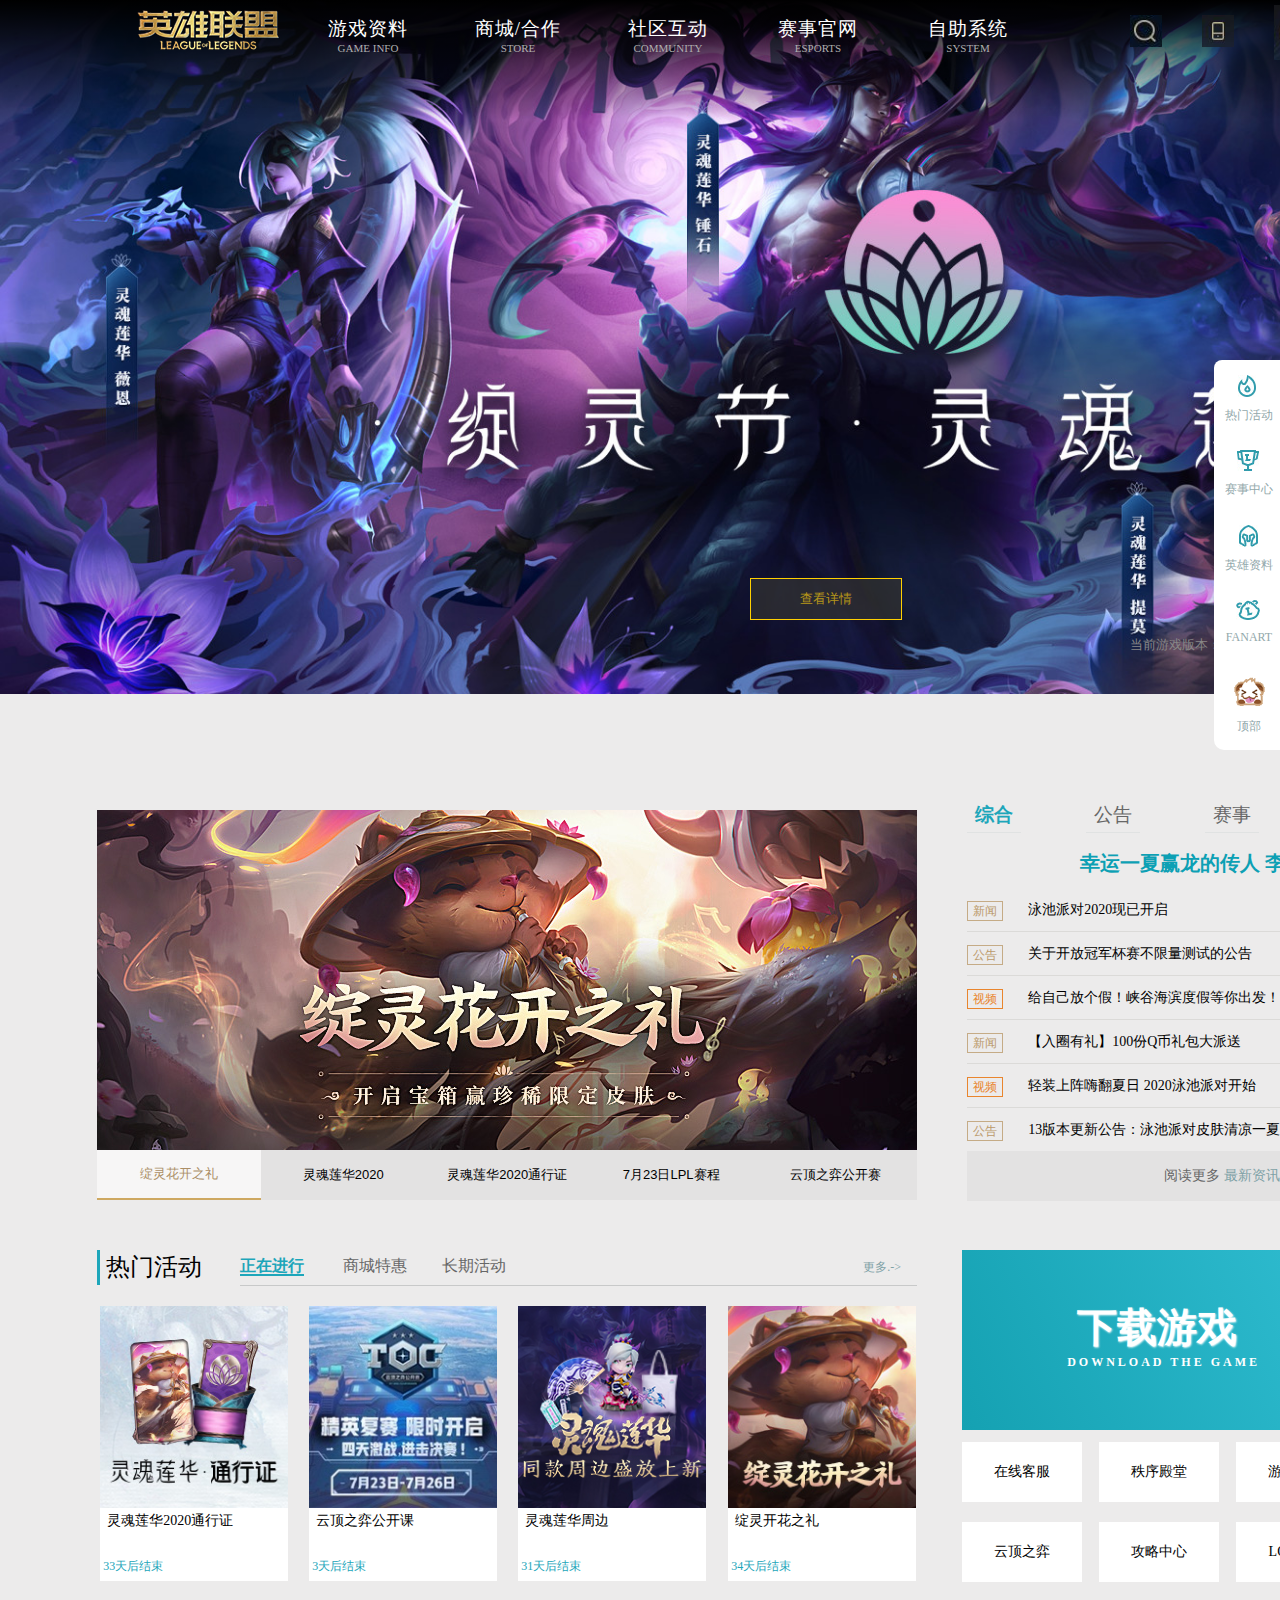
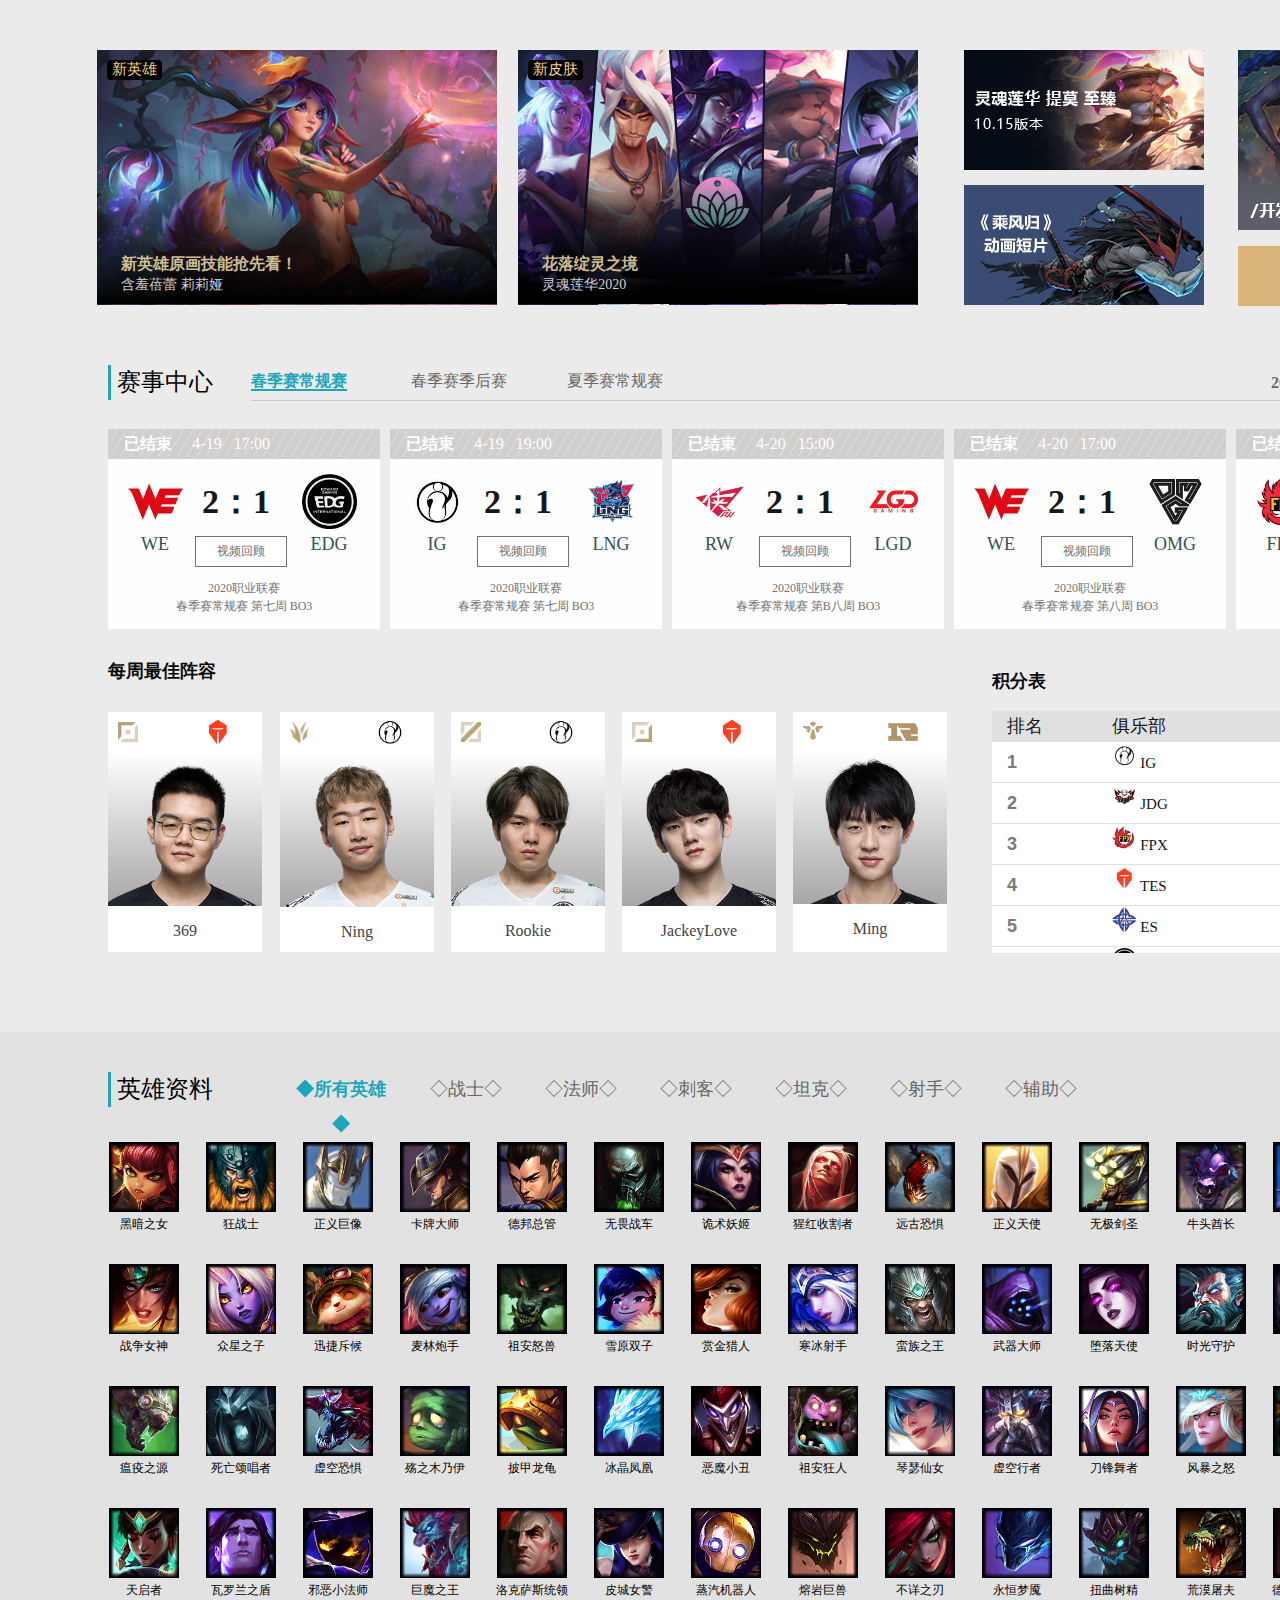
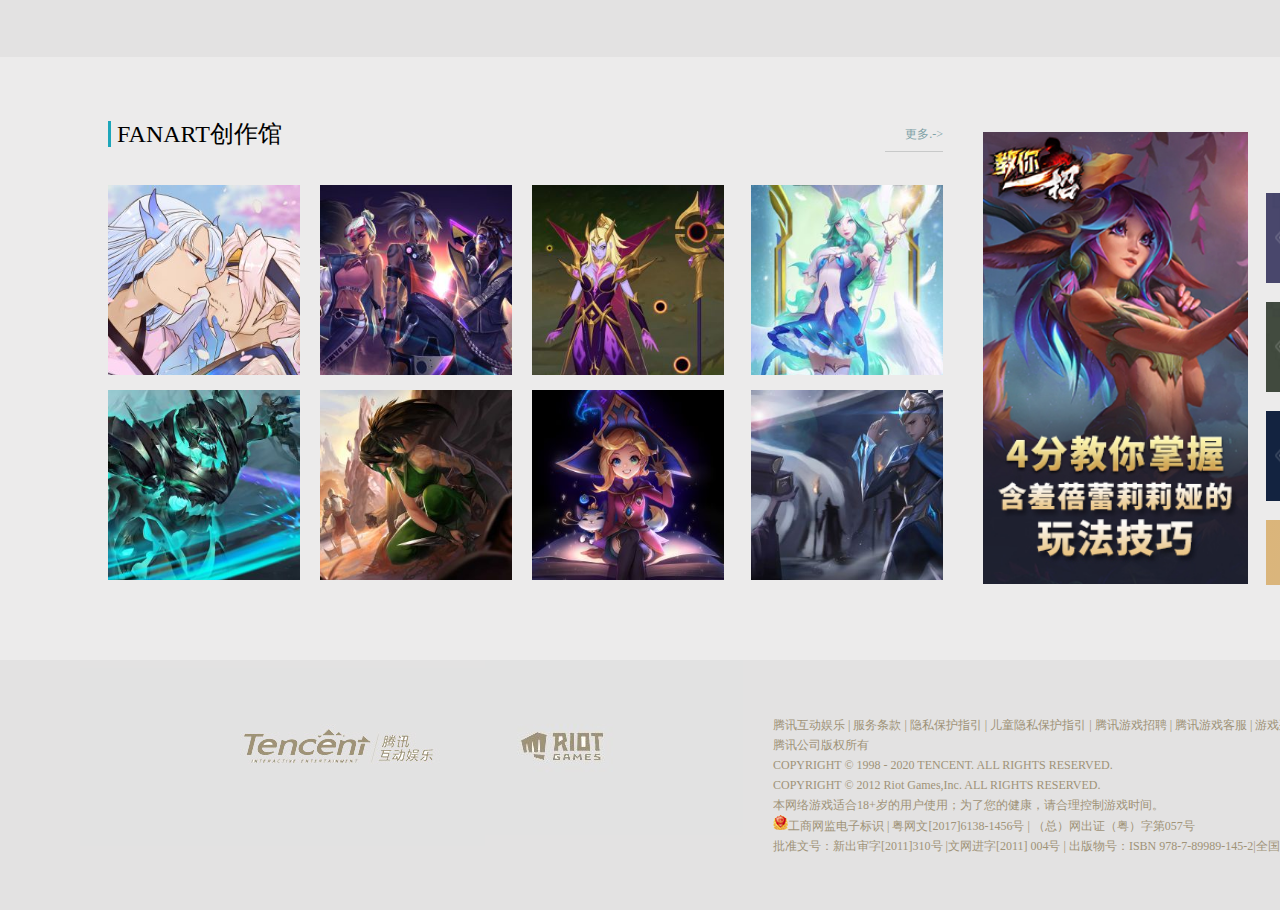
==== commit 1bfb8642: "enter" ====
--- a/index.html
+++ b/index.html
@@ -909,7 +909,7 @@
         background: white;
         float: left;
         margin-left: 1237px;
-        /* display: none; */
+        display: none;
         /* border:1px solid red; */
     }
 
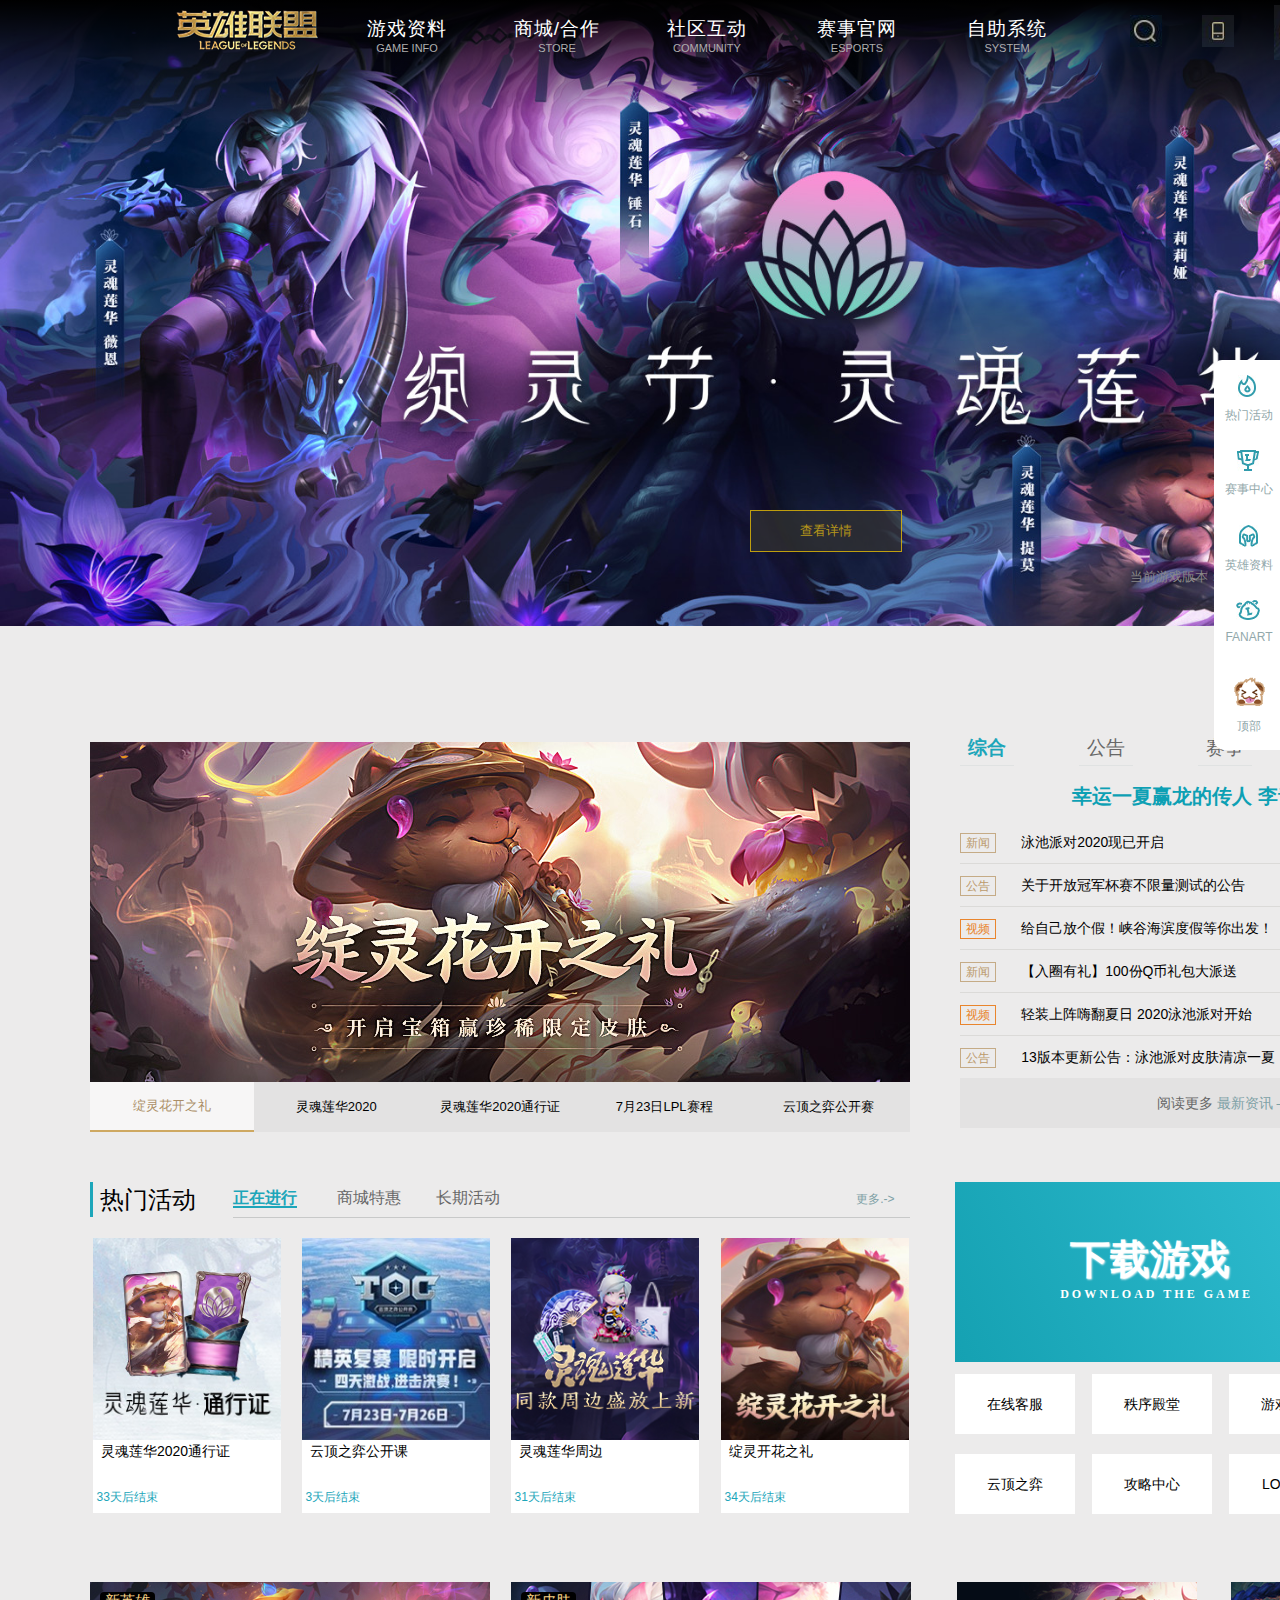
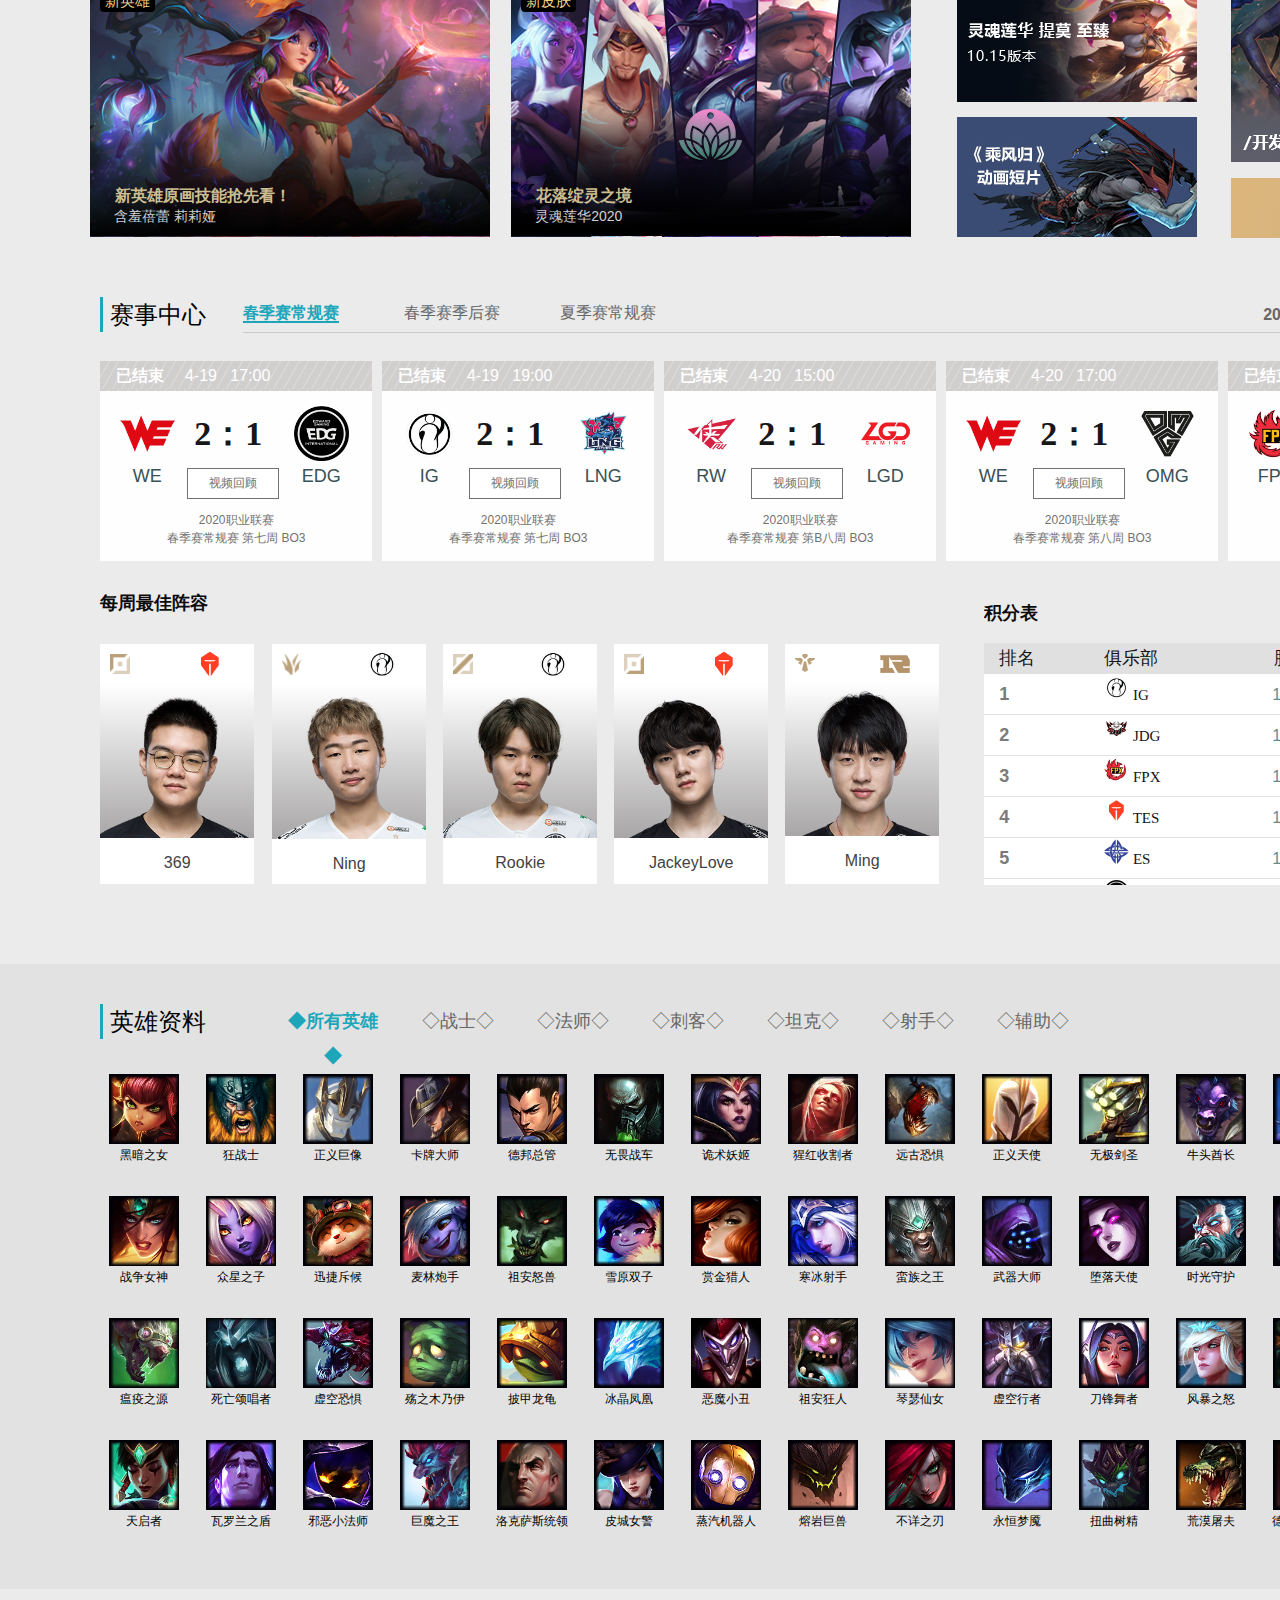
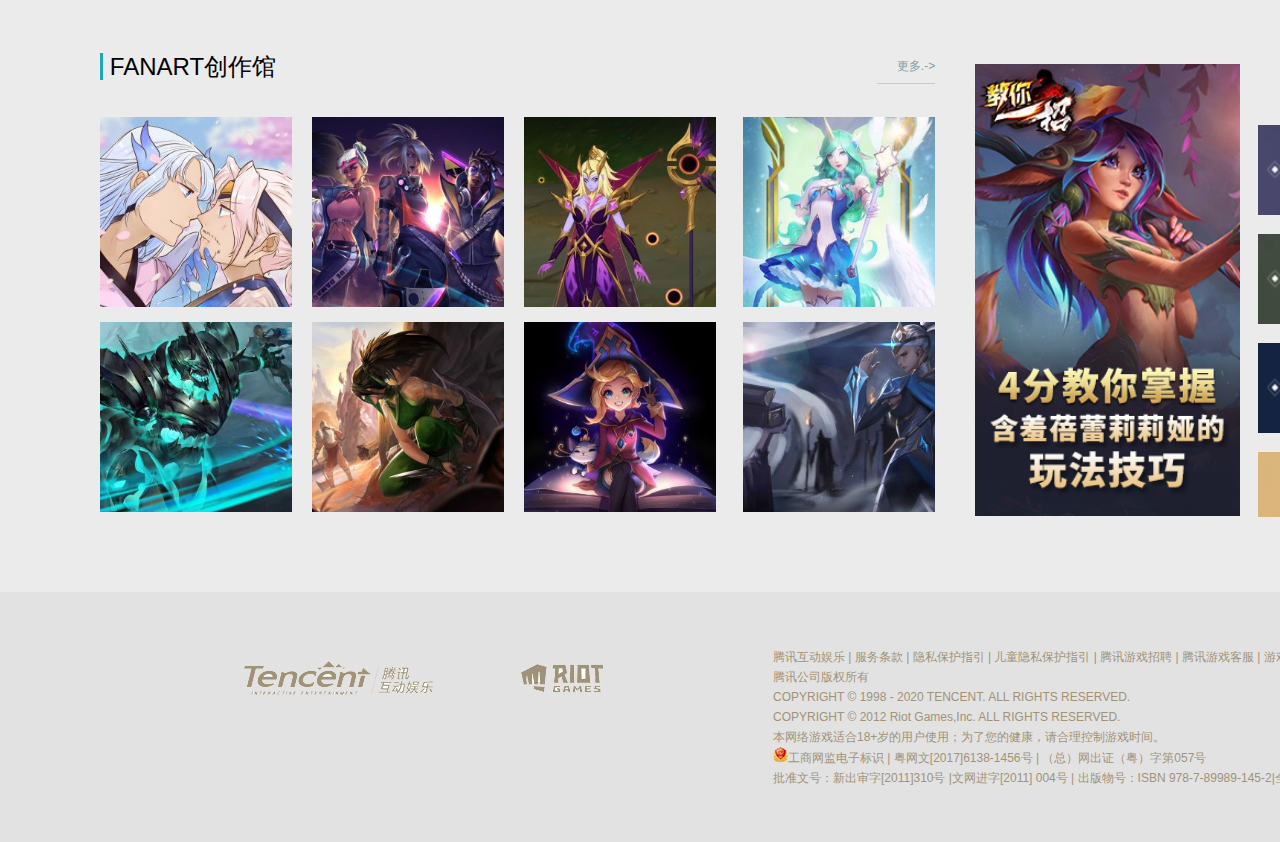
==== commit cc3eced7: "enter" ====
--- a/index.html
+++ b/index.html
@@ -11,10 +11,11 @@
         padding: 0;
     }
     body{
-        width: 1800px;
+        /* width: 1800px; */
         height: 1000px;
         /* border: 1px solid red; */
         background: rgb(236, 235, 235);
+        font-family:tahoma, 微软雅黑, sans-serif;
         /* background-image: linear-gradient(to top, #9EFBD3 0%, #45D4FB 48%, #57E9F2 100%); */
     }
     p{
@@ -127,7 +128,7 @@
 
 /* ------------------------头部内容------------------------------------------- */
     #big-img{
-        width: 102.8%;
+        width: 100%;
         /* margin-left:-50px; */
     }
     
@@ -259,7 +260,7 @@
         font-size: 13px;
         text-align: center;
         background: rgba(51, 51, 50,0.7);
-        border:1px solid rgba(255, 208, 0.7);
+        border:1px solid rgba(255, 208,0,0.7);
         line-height: 40px;
         position: relative;
         left:750px;
@@ -1416,7 +1417,6 @@
         height: 190px;
         background-size: cover;
         background-position: center center;
-        /* border: 1px solid red; */
         float: left;
     }
 
@@ -1581,11 +1581,17 @@
         display: block;
         position: relative;
     }
-
+    .yxlmall{
+        margin: 0 auto;
+        width: 1670px;
+        position: relative;
+        /* border: 1px solid red; */
+    }
     </style>
 </head>
 <body>
 
+<div class="yxlmall">
 <!-- 头部内容 -->
 <img src="img/000.jpg" id='big-img'>
 <div id='comm-topact' name='comm-topact'>
@@ -2809,6 +2815,7 @@
     <li><a href="#creative" target="_self"><img src='img/sidebar-3.jpg' style="margin-left: 22px;"/>FANART</a></li>
     <li><a href="#comm-topact" target="_self"><img src='img/sidebar-4.gif' style="margin-left: 19px;width: 33px;">顶部</a></li>
 </ul>
+</div>
 </body>
 </html>
 
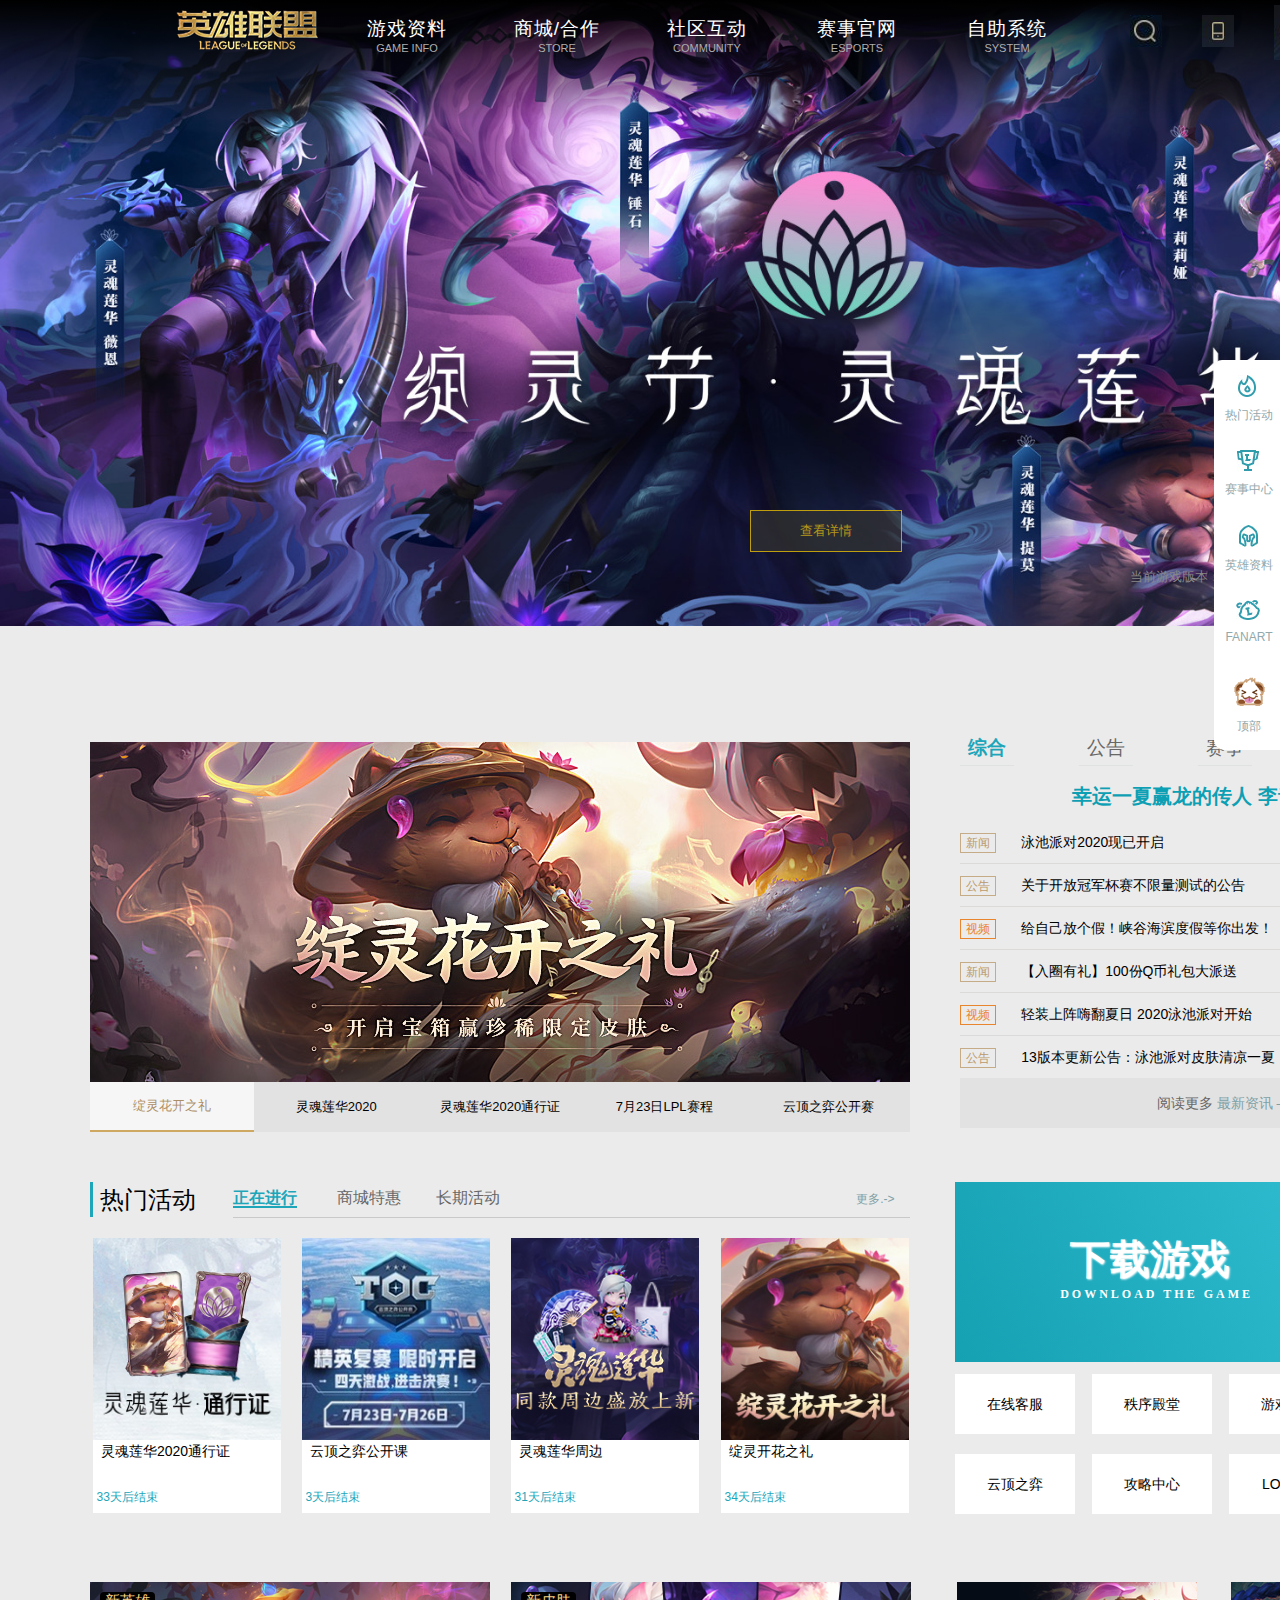
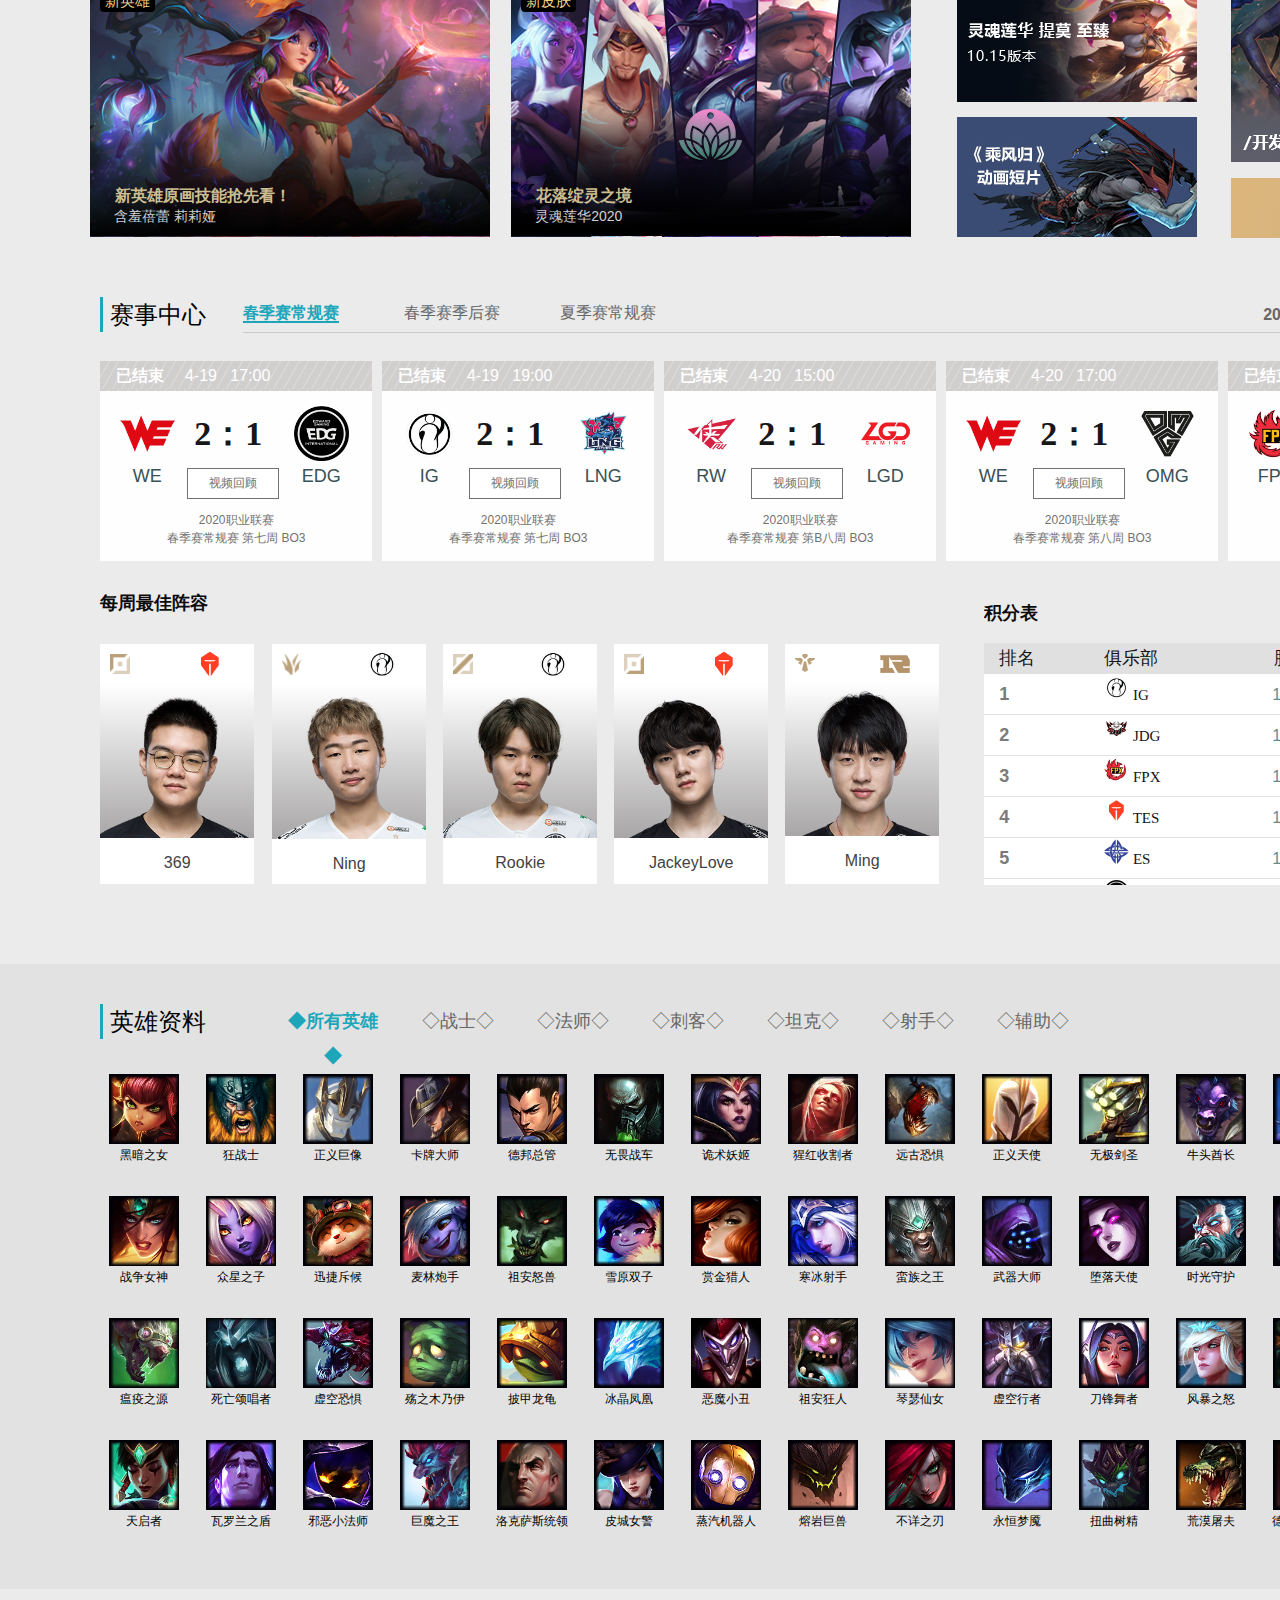
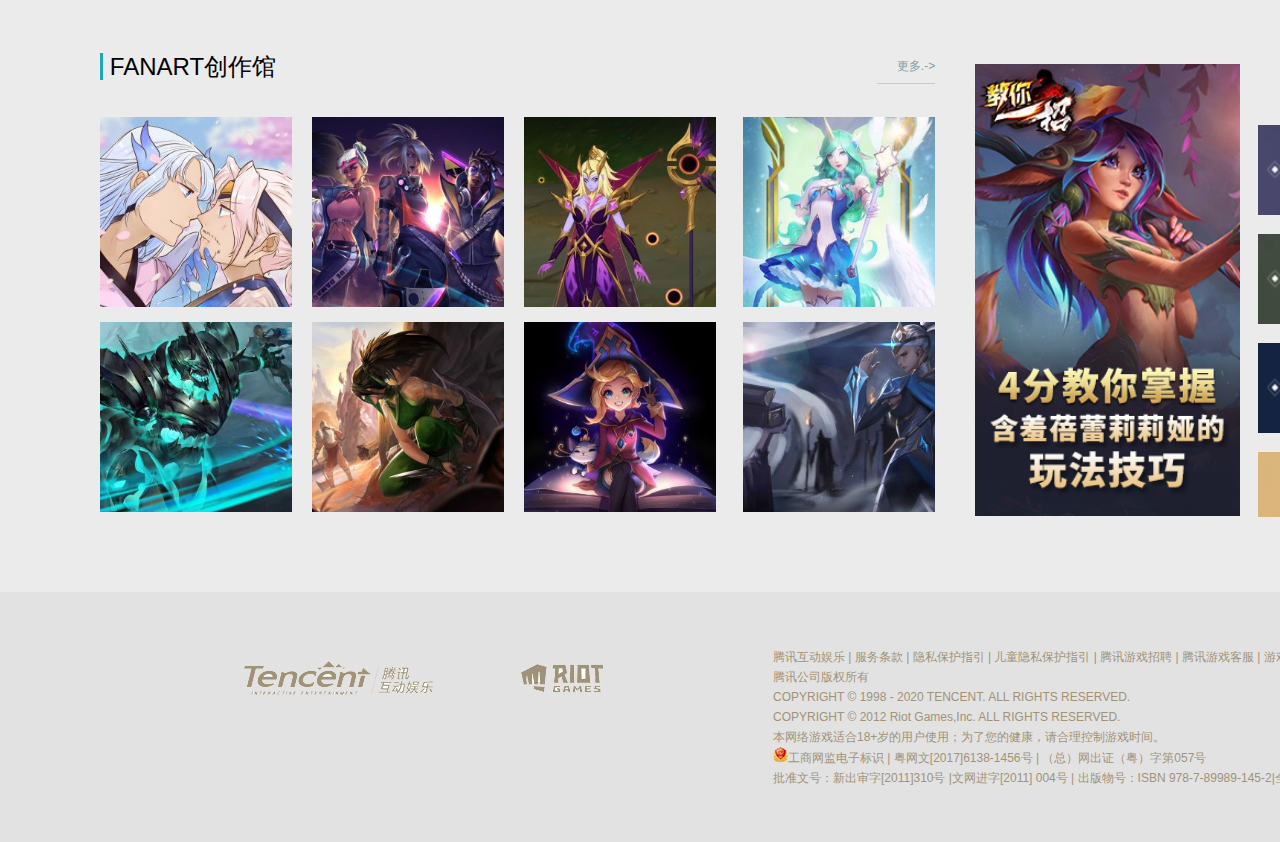
==== commit 073f46c3: "enter" ====
--- a/index.html
+++ b/index.html
@@ -5,6 +5,9 @@
     <base target="_blank" />     <!--全局定义a标签打开通过新窗口打开_black -->
     <meta name="viewport" content="width=device-width, initial-scale=1.0">
     <title>英雄联盟主页</title>
+    <script src="jquery-3.5.0.js"></script>
+    <!-- <link rel="stylesheet" href="jquery.mCustomScrollbar.css"> -->
+    <script src='jquery.mCustomScrollbar.js'></script>
     <style>
     *{
         margin: 0;
@@ -351,7 +354,7 @@
 /* ------------------------首页内容------------------------------------------- */
     #Home-page-content{
         width:90%;
-        height: 360px;
+        height: 392px;
         margin-bottom: 50px;
         margin-top: 70px;
         /* border: 1px solid red; */
@@ -376,8 +379,8 @@
         display: block;
         width: 100%;
         height: 100%;
-        background-size: cover;
-        background-position: center center;
+        /* background-size: cover;
+        background-position: center center; */
     }
     .promo-2 > input{
         float: left;
@@ -387,6 +390,7 @@
         background: rgb(227, 226, 226);
         border: 0px;
         outline: none;  /*去除点击事件 */
+        cursor: pointer;
     }
 
     .r-promo{
@@ -2527,7 +2531,7 @@
         <div><a href="https://lol.qq.com/data/info-heros.shtml">资料库 →</a></div>
     </div>
 <!-- 英雄资料内容 -->
-    <div id='hero-information-detailed'>
+    <div id='hero-information-detailed' class='content1' data-mcs-theme="minimal-dark">
         <ul class='hero-information-detailed-ul'>
             <li class='master'><a href="https://lol.qq.com/data/info-defail.shtml?id=1"><img src="img/hero/anni.png"></a><br>黑暗之女</li>
             <li class='warrior tank'><a href="https://lol.qq.com/data/info-defail.shtml?id=2"><img src="img/hero/aolafu.png"></a><br>狂战士</li>
@@ -2816,13 +2820,11 @@
     <li><a href="#comm-topact" target="_self"><img src='img/sidebar-4.gif' style="margin-left: 19px;width: 33px;">顶部</a></li>
 </ul>
 </div>
-</body>
-</html>
-
-<script src="jquery-3.5.0.js"></script>
+
 <script>
     $(function()
     {
+        // $(".content1").mCustomScrollbar();
 //------------------------头部内容-------------------------------------------
         //head div显示/隐藏
         //移入
@@ -2872,7 +2874,8 @@
             );
         //图片轮播
             let idximg = $(this).index();
-            $('.promo-1 > a').eq(idximg).stop(true,true).show(300).siblings('a').stop(true,true).hide(300);
+            $('.promo-2 > input').parent('div').siblings('div').children('a').eq(idximg).stop(true,true).show(200).siblings('a').stop(true,true).hide(200);
+
         });
 //----------------------------综合/公告/赛事/攻略/社区--------------------------------
         $('.r-promo > .part-ul-title > li').on('mouseenter',function()
@@ -3105,4 +3108,8 @@
            });
        });
     });
-</script>+</script>
+</body>
+</html>
+
+
